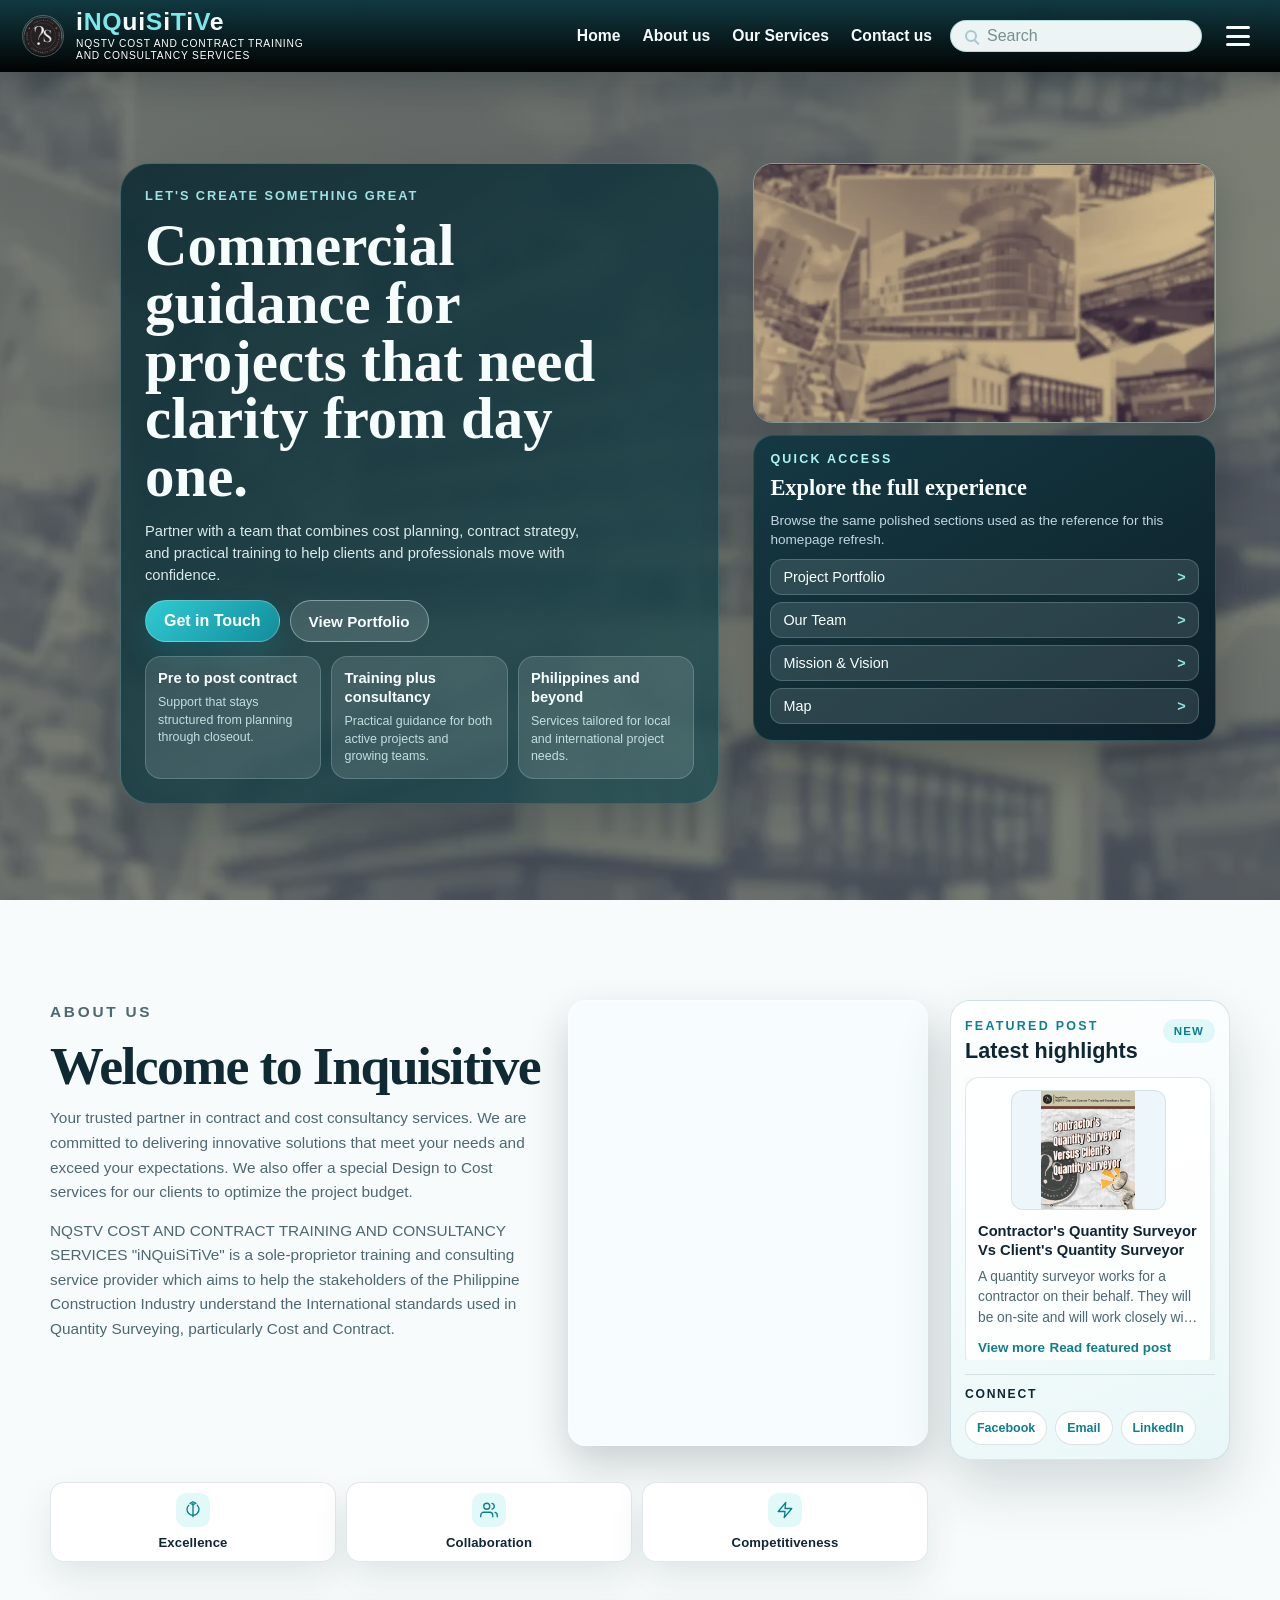
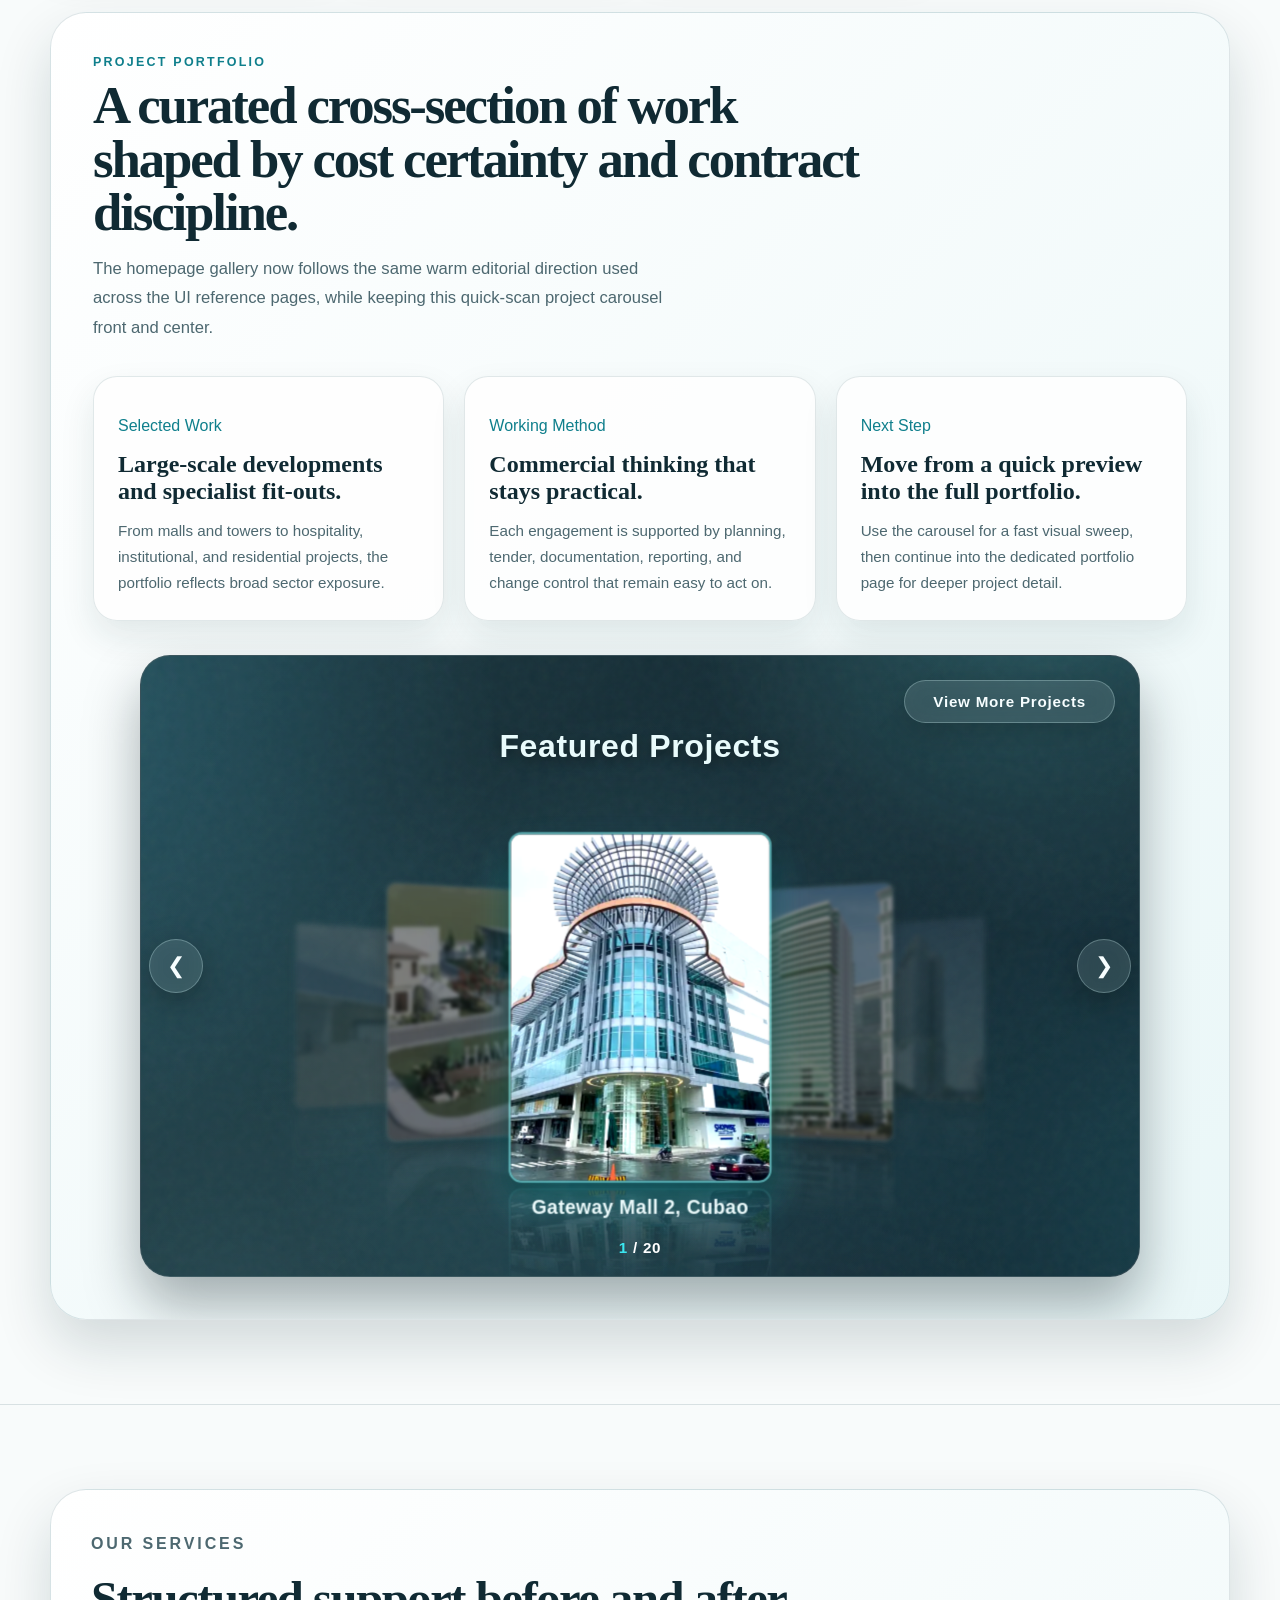
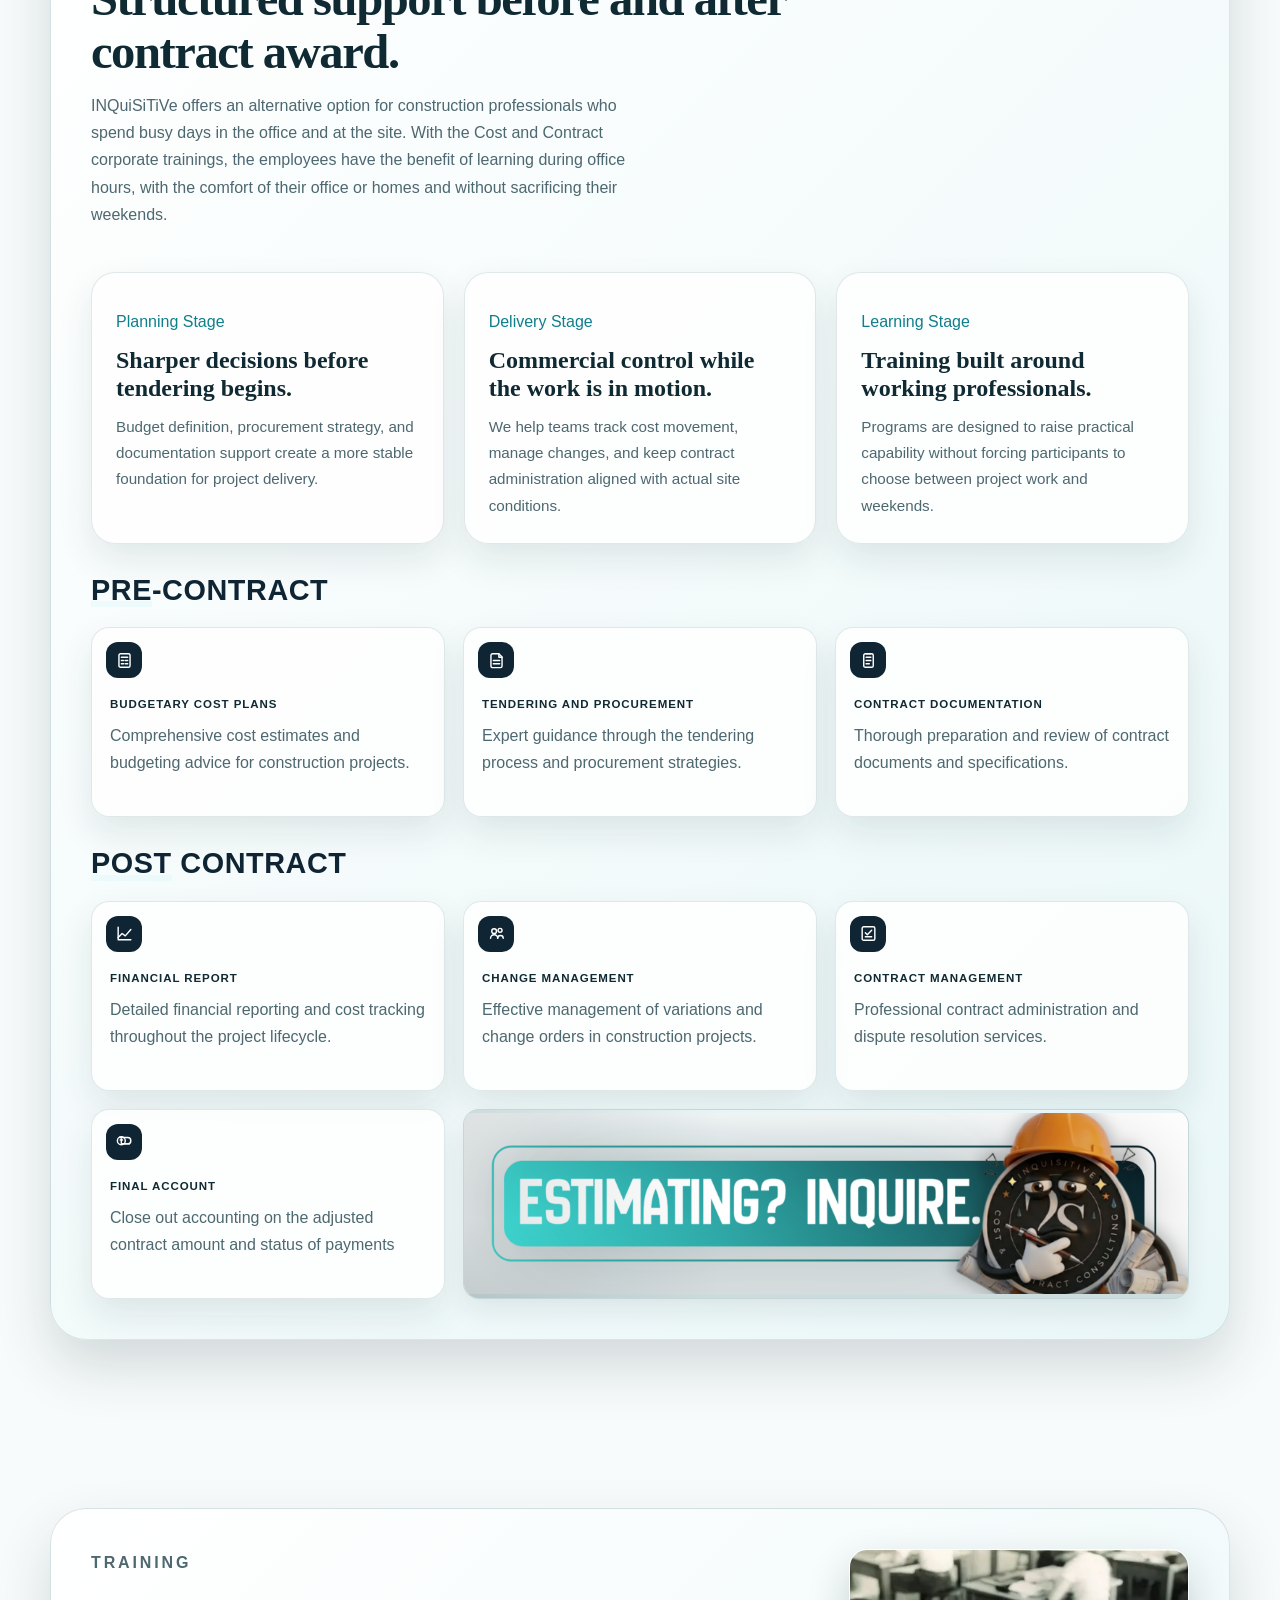
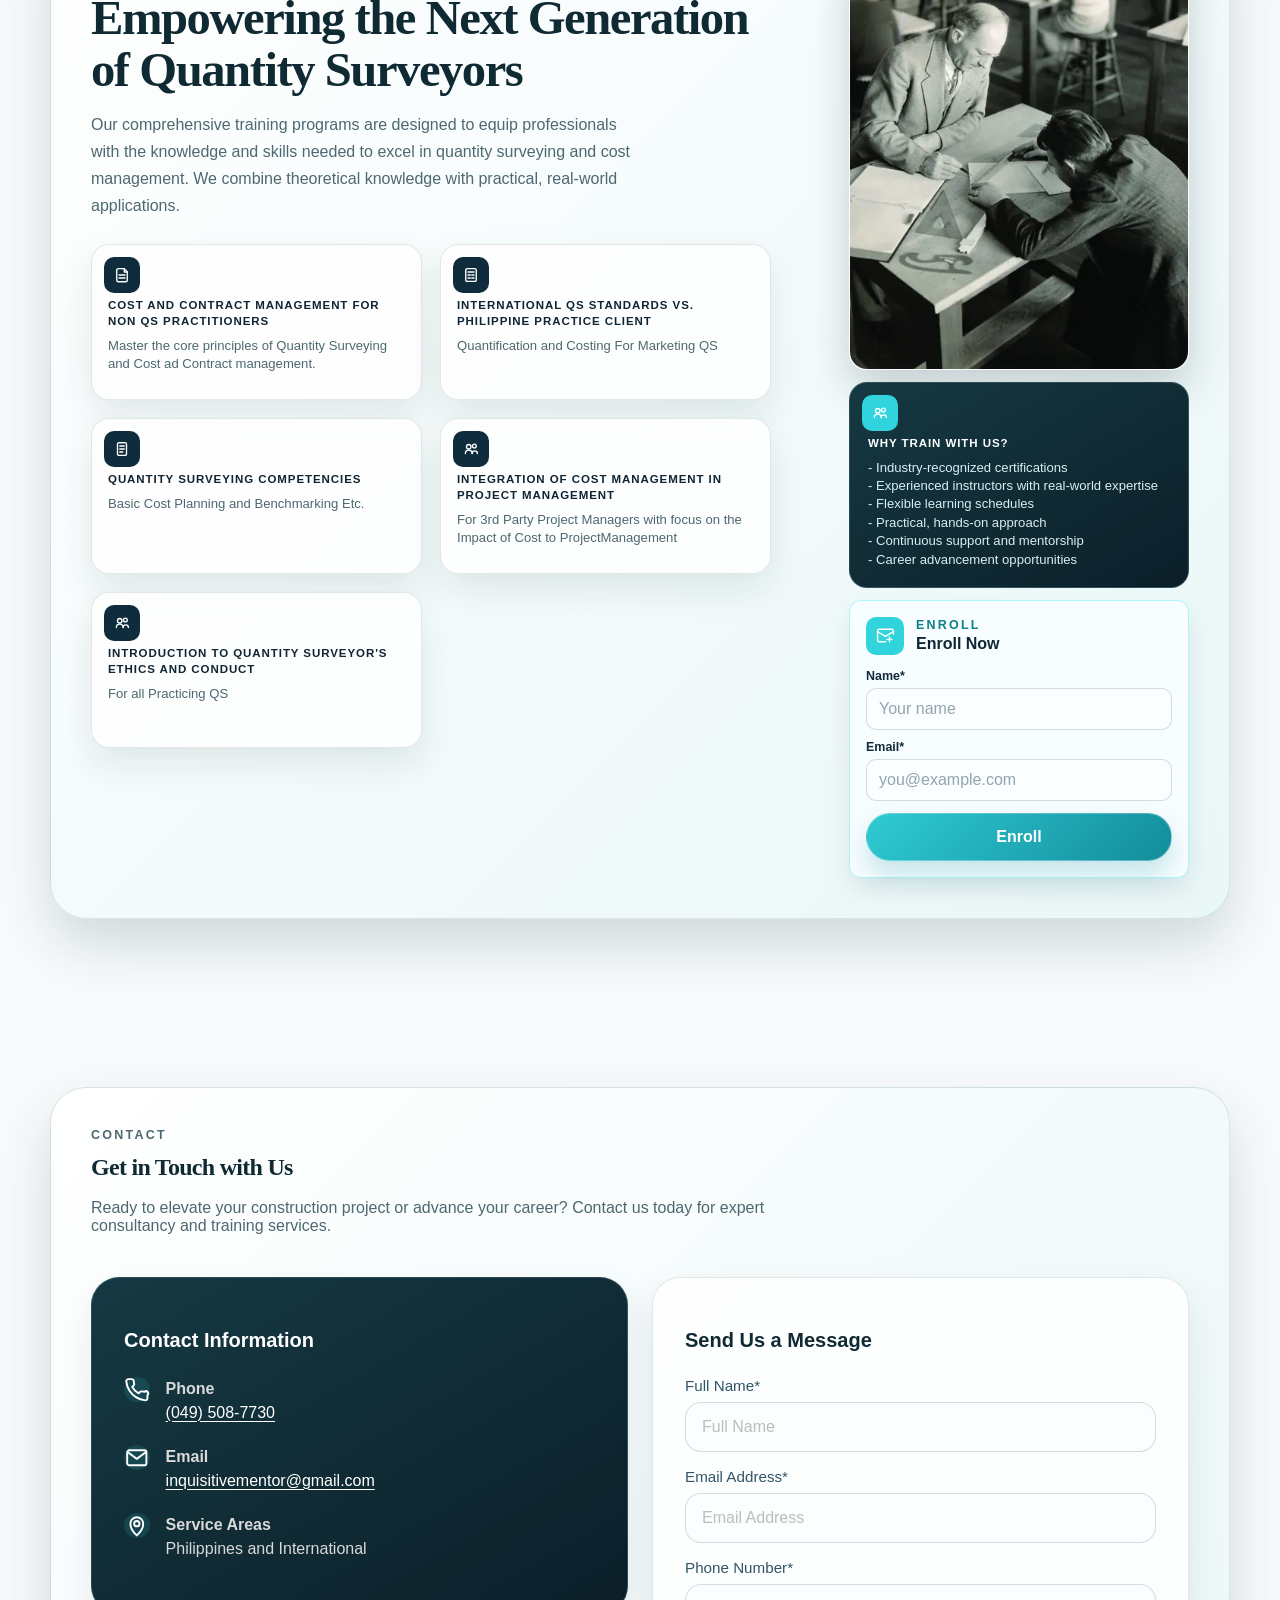
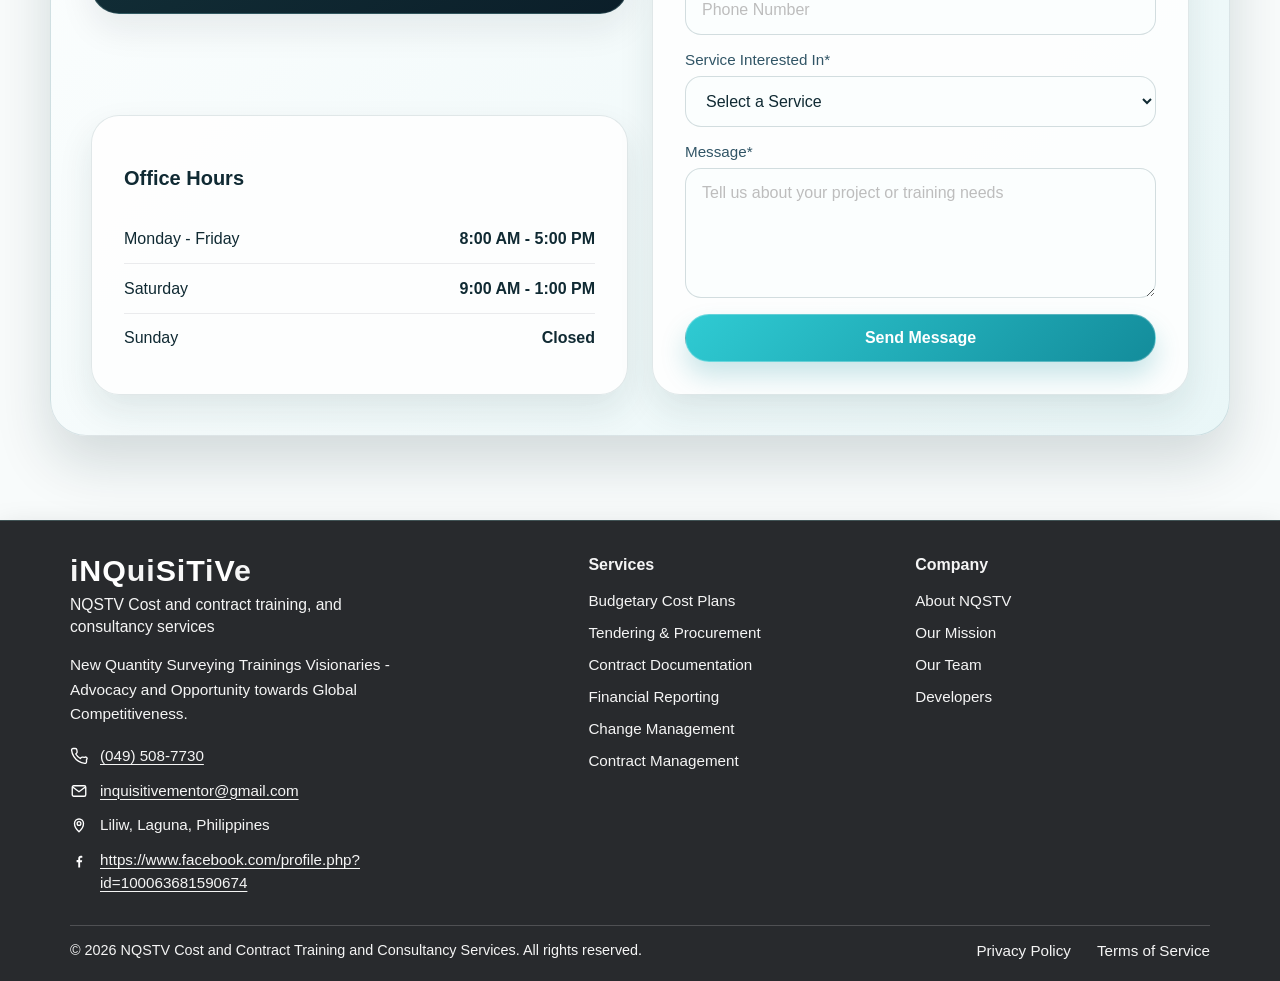
==== index.html @ 2df94b43 "fixed reponsiveness of the image" ====
<!DOCTYPE html>
<html lang="en" class="is-loading">
<head>
    <meta charset="UTF-8">
    <meta name="viewport" content="width=device-width, initial-scale=1.0">
    <!-- Security Headers -->
    <meta http-equiv="X-UA-Compatible" content="IE=edge">
    <meta http-equiv="Content-Security-Policy" content="default-src 'self'; script-src 'self' 'unsafe-inline' https://*.crisp.chat; style-src 'self' 'unsafe-inline' https://*.crisp.chat https://fonts.googleapis.com; img-src 'self' data: https:; font-src 'self' data: https://*.crisp.chat https://fonts.gstatic.com; media-src 'self' https://*.crisp.chat; frame-src https://*.crisp.chat; worker-src blob: https://*.crisp.chat; connect-src 'self' https://api.emailjs.com https://*.crisp.chat wss://*.relay.crisp.chat wss://*.relay.rescue.crisp.chat;">

    <link rel="preconnect" href="https://fonts.googleapis.com">
    <link rel="preconnect" href="https://fonts.gstatic.com" crossorigin>
    <link href="https://fonts.googleapis.com/css2?family=Inter:wght@400;500;600;700&family=Playfair+Display:ital,wght@0,500;0,600;0,700;1,500&display=swap" rel="stylesheet">
    
    <meta property="og:title" content="Inquisitive - NQSTV Training & Consultancy">
    <meta property="og:description" content="NQSTV cost and Contract Training and Consultancy Services">
    <meta property="og:image" content="https://nqstv-team-dev.github.io/NQSTV/images/welcome.webp">
    <meta property="og:type" content="website">
    <meta property="og:url" content="https://nqstv-team-dev.github.io/NQSTV/">
    
    <meta name="twitter:card" content="summary_large_image">
    <meta name="twitter:title" content="Inquisitive - NQSTV Training & Consultancy">
    <meta name="twitter:description" content="NQSTV cost and Contract Training and Consultancy Services">
    <meta name="twitter:image" content="https://nqstv-team-dev.github.io/NQSTV/images/welcome.webp">
    
    <link rel="preload" as="image" href="images/nqstvc-hero.webp" type="image/webp" fetchpriority="high">
    <link rel="stylesheet" href="style.css">
    <title>Inquisitive - NQSTV Training & Consultancy</title>
    <meta name="description" content="NQSTV cost and Contract Training and Consultancy Services">
    <meta name="keywords" content="Training, Consultancy, NQSTV, Cost Management, Contract Training, Quality Surveying">

    <link rel="icon" type="image/png" href="images/logonsqtv-96.png">
<script src="theme.js"></script>
</head>
<body>
     
    <div class ="loader">

    </div>

    <div class="page-shell" id="home">
        <header class="site-header">
            <div class="brand">
                <img src="images/logonsqtv-96.webp"
                     alt="NQSTV Logo"
                     width="42"
                     height="42"
                     decoding="async"
                     style="width:42px;height:42px;border-radius:50%;border:1px solid rgba(255,255,255,0.28);object-fit:cover;flex-shrink:0;">

                <div class="brand-copy">
                <a href="#home" aria-label="Go to home section">
                    <p class="brand-title">i<span class="brand-accent">NQ</span>ui<span class="brand-accent">S</span>i<span class="brand-accent">T</span>i<span class="brand-accent">V</span>e</p>
                </a>
                    <p class="brand-tagline">NQSTV cost and Contract Training and Consultancy Services</p>
                </div>
            </div>

                <nav class = "site-nav" aria-label ="Primary navigation">
                    <a href = "#home">Home</a>
                    <a href = "#about">About us</a>
                    <a href = "#services">Our Services</a>
                    <a href = "#contact">Contact us</a>
                </nav>

            <div class="header-actions">
                <form class="search-form" role="search">
                    <span class="search-icon" aria-hidden="true"></span>
                    <input type="search" name="q" placeholder="Search" aria-label="Search">
                </form>

                <button class="menu-button" type="button" aria-label="Open menu" aria-expanded="false" aria-controls="site-menu">
                    <span></span>
                    <span></span>
                    <span></span>
                </button>

                <div class="dropdown-content" id="site-menu">
                    <a href="./ui/mission-vision.html">Mission Vision</a>
                    <a href="./ui/team.html">Our Team</a>
                    <a href="./ui/projectinfo.html">Project Portfolio</a>
                    <a href="ui/map.html">Map</a>
                    <a href="ui/dev.html">Developers</a>
                </div>
            </div>

        </header>
        <section class="first section backgroung-image" id="banner-inquiry">
            <div class="banner-content">
                <div class="message reveal">
                    <span class="banner-tagline">Let's Create Something Great </span>
                    <h1>Commercial guidance for projects that need clarity from day one.</h1>
                    <p>Partner with a team that combines cost planning, contract strategy, and practical training to help clients and professionals move with confidence.</p>
                    <div class="hero-actions">
                        <a href="#contact" class="button-primary btn-banner">Get in Touch</a>
                        <a href="ui/projectinfo.html" class="button-secondary btn-banner-secondary">View Portfolio</a>
                    </div>
                    <div class="hero-stats reveal" aria-label="Company highlights">
                        <article class="hero-stat">
                            <strong>Pre to post contract</strong>
                            <span>Support that stays structured from planning through closeout.</span>
                        </article>
                        <article class="hero-stat">
                            <strong>Training plus consultancy</strong>
                            <span>Practical guidance for both active projects and growing teams.</span>
                        </article>
                        <article class="hero-stat">
                            <strong>Philippines and beyond</strong>
                            <span>Services tailored for local and international project needs.</span>
                        </article>
                    </div>
                </div>
                <div class="banner-side-column">
                    <div class="banner-video reveal">
                        <video muted loop playsinline preload="none" poster="images/nqstvc-hero.webp" data-src="video/qs.mp4" aria-label="Quantity surveying project video">
                            Your browser does not support the video tag.
                        </video>
                    </div>
                    <article class="hero-panel-card reveal" aria-label="Quick links">
                        <div class="hero-panel-header">
                            <div>
                                <p class="section-kicker">Quick Access</p>
                                <h2>Explore the full experience</h2>
                            </div>
                            
                        </div>
                        <p class="hero-panel-text">Browse the same polished sections used as the reference for this homepage refresh.</p>
                        <div class="hero-panel-links">
                            <a href="ui/projectinfo.html">Project Portfolio</a>
                            <a href="ui/team.html">Our Team</a>
                            <a href="ui/mission-vision.html">Mission &amp; Vision</a>
                            <a href="ui/map.html">Map</a>
                        </div>
                    </article>
                </div>
            </div>
        </section>

        <main>
           
            <section class="content-section intro-section" id="about">
                <div class="section-shell intro-shell">
                    <div class="intro-layout">
                        <div class="welcome-image reveal">
                            <video autoplay muted loop playsinline preload="metadata" aria-label="Spinning Inquisitive 3D logo">
                                <source src="video/Logospin.mp4" type="video/mp4">
                                Your browser does not support the video tag.
                            </video>
                        </div>

                        <div class="intro-copy reveal">
                            <p class="section-kicker">About Us</p>
                            <h1>Welcome to Inquisitive</h1>
                            <p>
                               Your trusted partner in contract and cost consultancy services. We are committed to delivering innovative 
                               solutions that meet your needs and exceed your expectations. We also offer a special Design to Cost services 
                               for our clients to optimize the project budget.
                            </p>
                            <p>
                                NQSTV COST AND CONTRACT TRAINING AND CONSULTANCY SERVICES "iNQuiSiTiVe" is a sole-proprietor training and 
                                consulting service provider which aims to help the stakeholders of the Philippine Construction
                                Industry understand the International standards used in Quantity Surveying, particularly Cost and Contract.
                            </p>

                        </div>

                        <div class ="point-card reveal">
                            <div class="point-card-item">
                                <div class="point-card-icon" aria-hidden="true">
                                    <svg viewBox="0 0 24 24" fill="none" stroke="currentColor" stroke-width="1.8" stroke-linecap="round" stroke-linejoin="round">
                                        <path d="M12 3v18"></path>
                                        <path d="M17.5 5.5c1.66 1.66 2.5 3.5 2.5 5.5 0 4.42-3.58 8-8 8s-8-3.58-8-8c0-2 .84-3.84 2.5-5.5"></path>
                                        <path d="M12 1l-4 2 4 2 4-2-4-2z"></path>
                                    </svg>
                                </div>
                                <h3>Excellence</h3>
                            </div>
                            <div class="point-card-item">
                                <div class="point-card-icon" aria-hidden="true">
                                    <svg viewBox="0 0 24 24" fill="none" stroke="currentColor" stroke-width="1.8" stroke-linecap="round" stroke-linejoin="round">
                                        <path d="M17 21v-2a4 4 0 0 0-4-4H5a4 4 0 0 0-4 4v2"></path>
                                        <circle cx="9" cy="7" r="4"></circle>
                                        <path d="M23 21v-2a4 4 0 0 0-3-3.87"></path>
                                        <path d="M16 3.13a4 4 0 0 1 0 7.75"></path>
                                    </svg>
                                </div>
                                <h3>Collaboration</h3>
                            </div>
                            <div class="point-card-item">
                                <div class="point-card-icon" aria-hidden="true">
                                    <svg viewBox="0 0 24 24" fill="none" stroke="currentColor" stroke-width="1.8" stroke-linecap="round" stroke-linejoin="round">
                                        <polyline points="13 2 3 14 12 14 11 22 21 10 12 10 13 2"></polyline>
                                    </svg>
                                </div>
                                <h3>Competitiveness</h3>
                            </div>
                        </div>

                        <aside class="featured-panel reveal" aria-labelledby="featured-post-heading">
                            <div class="featured-panel-header">
                                <div>
                                    <p class="section-kicker">Featured Post</p>
                                    <h2 id="featured-post-heading">Latest highlights</h2>
                                </div>
                                <span class="featured-panel-badge">New</span>
                            </div>

                            <div class="featured-panel-scroll">
                                <article class="featured-post-card featured-post-primary" data-post-url="ui/projectinfo.html" tabindex="0" role="link" aria-label="Open featured post: Contractor's Quantity Surveyor Vs Client's Quantity Surveyor">
                                    <button class="featured-post-image-button" type="button" data-full-image="post/post1-640.webp" data-image-alt="Contractor's Quantity Surveyor Vs Client's Quantity Surveyor featured image" aria-label="View featured image full size">
                                        <img src="post/post1-640.webp" alt="Contractor's Quantity Surveyor Vs Client's Quantity Surveyor featured image" width="640" height="800" loading="lazy" decoding="async">
                                    </button>
                                    <div class="featured-post-copy">
                                        <h3>Contractor's Quantity Surveyor Vs Client's Quantity Surveyor</h3>
                                        <p class="featured-post-summary is-collapsed" id="featured-post-summary-1">A quantity surveyor works for a contractor on their behalf. They will be on-site and will work closely with the subcontractors, as they will be dealing with several specialists on one project.
The client hires a private quantity surveyor. They are more involved in budget estimates and will collaborate with architects and engineers to develop tender documents for a project. Their site visits will be fewer and farther between, usually to check valuations or attend site meetings.
During the course of a project, the quantity surveyors for the contractor and the private quantity surveyor will negotiate and settle the final account.</p>
                                        <button class="featured-post-toggle" type="button" aria-expanded="false" aria-controls="featured-post-summary-1">View more</button>
                                        <a href="https://www.linkedin.com/in/nqstv-cost-and-contract-training-and-consultancy-service-6a8106401/" class="featured-post-link">Read featured post</a>
                                    </div>
                                </article>

                                <div class="featured-post-list">
                                    <article class="featured-post-card featured-post-secondary" data-preview-image="post/post2-640.webp" data-preview-alt="Why Should you hire us?" tabindex="0" role="button" aria-label="Open full image for Why Should you hire us?">
                                        <button class="featured-post-image-button" type="button" data-full-image="post/post2-640.webp" data-image-alt="Why Should you hire us?" aria-label="View Why Should you hire us? full size">
                                            <img src="post/post2-640.webp" alt="Why Should you hire us?" width="640" height="800" loading="lazy" decoding="async">
                                        </button>
                                        <div class="featured-post-copy">
                                            <h3>Why Should you hire us?</h3>
                                            <p>Discover the benefits of working with our team of experienced professionals.</p>
                                        </div>
                                    </article>

                                    <article class="featured-post-card featured-post-secondary" data-preview-image="post/post3-640.webp" data-preview-alt="Train with us!" tabindex="0" role="button" aria-label="Open full image for Train with us!">
                                        <button class="featured-post-image-button" type="button" data-full-image="post/post3-640.webp" data-image-alt="Train with us!" aria-label="View Train with us! full size">
                                            <img src="post/post3-640.webp" alt="Train with us!" width="640" height="800" loading="lazy" decoding="async">
                                        </button>
                                        <div class="featured-post-copy">
                                            <h3>Train with us!</h3>
                                            <p>Enhance your skills with our comprehensive training programs.</p>
                                        </div>
                                    </article>
                                </div>
                            </div>

                            <div class="featured-socials">
                                <p class="featured-socials-label">Connect</p>
                                <div class="featured-social-links">
                                    <a href="https://www.facebook.com/profile.php?id=100063681590674" target="_blank" rel="noopener noreferrer">Facebook</a>
                                    <a href="mailto:inquisitivementor@gmail.com">Email</a>
                                    <a href ="https://www.linkedin.com/in/nqstv-cost-and-contract-training-and-consultancy-service-6a8106401/" target="_blank" rel="noopener noreferrer">LinkedIn</a>
                                </div>
                               
                            </div>
                        </aside>
                    </div>
                </div>
                <div class="section-shell project-showcase-shell">
                    <div class="project-showcase-header">
                        <p class="section-kicker">Project Portfolio</p>
                        <h2 class="project-showcase-title">A curated cross-section of work shaped by cost certainty and contract discipline.</h2>
                        <p class="project-showcase-lead">The homepage gallery now follows the same warm editorial direction used across the UI reference pages, while keeping this quick-scan project carousel front and center.</p>
                    </div>

                    <div class="project-overview" aria-label="Portfolio overview">
                        <article class="overview-card">
                            <p class="overview-label">Selected Work</p>
                            <h3>Large-scale developments and specialist fit-outs.</h3>
                            <p>From malls and towers to hospitality, institutional, and residential projects, the portfolio reflects broad sector exposure.</p>
                        </article>
                        <article class="overview-card">
                            <p class="overview-label">Working Method</p>
                            <h3>Commercial thinking that stays practical.</h3>
                            <p>Each engagement is supported by planning, tender, documentation, reporting, and change control that remain easy to act on.</p>
                        </article>
                        <article class="overview-card">
                            <p class="overview-label">Next Step</p>
                            <h3>Move from a quick preview into the full portfolio.</h3>
                            <p>Use the carousel for a fast visual sweep, then continue into the dedicated portfolio page for deeper project detail.</p>
                        </article>
                    </div>

                    <div class="project-carousel" aria-label="Project gallery">
                        <h2>Featured Projects</h2>
                        <div class ="view-more">
                            <a href="ui/projectinfo.html" class="view-more-link">View More Projects</a>
                        </div>
                        <div class="carousel-container">
                            <div class="carousel-slide">
                                <img src="project-image/gateway-900.webp" onclick = "location.href='ui/projectinfo.html'" alt="Project image 1" width="900" height="599" loading="lazy" decoding="async">
                                <p class="project-name">Gateway Mall 2, Cubao</p>
                            </div>
                            <div class="carousel-slide">
                                <img src="project-image/cyber-900.webp" alt="Project image 2" width="600" height="631" loading="lazy" decoding="async">
                                <p class="project-name">Cyber Park Tower 3,4,5</p>
                            </div>
                            <div class="carousel-slide">
                                <img src="project-image/wynn-900.webp" alt="Project image 3" width="216" height="305" loading="lazy" decoding="async">
                                <p class="project-name">Wyndham Hotel, Quezon City</p>
                            </div>
                            <div class="carousel-slide">
                                <img src="project-image/temple-900.webp" alt="Project image 4" width="236" height="338" loading="lazy" decoding="async">
                                <p class="project-name">Tuguegarao Temple</p>
                            </div>
                            <div class="carousel-slide">
                                <img src="project-image/minor/feu-900.webp" alt="Project image 5" width="516" height="325" loading="lazy" decoding="async">
                                <p class="project-name">FEU Roosevelt</p>
                            </div>
                            <div class="carousel-slide">
                                <img src="project-image/crimson-900.webp" alt="Project image 6" width="301" height="350" loading="lazy" decoding="async">
                                <p class="project-name">Crimson Tower</p>
                            </div>
                            <div class="carousel-slide">
                                <img src="project-image/chapel-900.webp" alt="Project image 7" width="377" height="527" loading="lazy" decoding="async">
                                <p class="project-name">La Salle Chapel and Event Space</p>
                            </div>

                            <div class="carousel-slide">
                                <img src="project-image/araneta-900.webp" alt="Project image 8" width="255" height="233" loading="lazy" decoding="async">
                                <p class="project-name"> Araneta Coliseum BOH renovation</p>
                            </div>
                            <div class="carousel-slide">
                                <img src="project-image/fpip-pav-900.webp" alt="Project image 9" width="808" height="524" loading="lazy" decoding="async">
                                <p class="project-name">FPIP Pavilion </p>
                            </div>
                            <div class="carousel-slide">
                                <img src="project-image/guevent-900.webp" alt="Project image 10" width="234" height="392" loading="lazy" decoding="async">
                                <p class="project-name">  One Guevent </p>
                            </div>
                            <div class="carousel-slide">
                                <img src="project-image/kalinisan-900.webp" alt="Project image 11" width="443" height="458" loading="lazy" decoding="async">
                                <p class="project-name">One Kalinisan </p>
                            </div>
                            <div class="carousel-slide">
                                <img src="project-image/greenhills-900.webp" alt="Project image 12" width="365" height="406" loading="lazy" decoding="async">
                                <p class="project-name">Greenhills Mall</p>
                            </div>
                            <div class="carousel-slide">
                                <img src="project-image/fpip-alpha-900.webp" alt="Project image 13" width="312" height="394" loading="lazy" decoding="async">
                                <p class="project-name">FPIP Alpha</p>
                            </div>

                            <div class="carousel-slide">
                                <img src="project-image/diagon-900.webp" alt="Project image 14" width="246" height="290" loading="lazy" decoding="async">
                                <p class="project-name">FPIP Diagon</p>
                            </div>

                             <div class="carousel-slide">
                                <img src="project-image/deguia-900.webp" alt="Project image 15" width="442" height="396" loading="lazy" decoding="async">
                                <p class="project-name">De Guia Aquapod</p>
                            </div>

                             <div class="carousel-slide">
                                <img src="project-image/grafik-900.webp" alt="Project image 16" width="297" height="339" loading="lazy" decoding="async">
                                <p class="project-name">Grafik Mactan Hotel Resort</p>
                            </div>

                             <div class="carousel-slide">
                                <img src="project-image/upnih-900.webp" alt="Project image 17" width="318" height="381" loading="lazy" decoding="async">
                                <p class="project-name">UPNIH Office Fitout</p>
                            </div>

                             <div class="carousel-slide">
                                <img src="project-image/sydney-900.webp" alt="Project image 18" width="242" height="294" loading="lazy" decoding="async">
                                <p class="project-name">Sydney Oasis Bacoor Cavite</p>
                            </div>

                            
                             <div class="carousel-slide">
                                <img src="project-image/efco-900.webp" alt="Project image 19" width="649" height="447" loading="lazy" decoding="async">
                                <p class="project-name">EFCO Office Warehouse</p>
                            </div>
                            
                             <div class="carousel-slide">
                                <img src="project-image/Hamana-home-900.webp" alt="Project image 20" width="271" height="197" loading="lazy" decoding="async">
                                <p class="project-name">Hamana Homes Mabalacat</p>
                            </div>

        
                        </div>

                        <button class="carousel-button carousel-prev" aria-label="Previous project">
                            <span>&#10094;</span>
                        </button>
                        <button class="carousel-button carousel-next" aria-label="Next project">
                            <span>&#10095;</span>
                        </button>
                        <div class="carousel-counter">
                            <span class="current-slide">1</span> / <span class="total-slides">20</span>
                        </div>
                    </div>
                </div>
            </section>


         
           


            <section class="content-section services-section" id="services">
                <div class="section-shell services-layout">
                    <div class="services-shell-card">
                        <div class="section-heading">
                            <p class="section-kicker">Our Services</p>
                            <h2>Structured support before and after contract award.</h2>
                            <p>
                                INQuiSiTiVe offers an alternative option for construction professionals
                                 who spend busy days in the office and at the site. With the Cost and Contract
                                  corporate trainings, the employees have the benefit of learning during office hours, 
                                  with the comfort of their office or homes and without sacrificing their weekends.
                            </p>
                        </div>

                        <div class="services-overview" aria-label="Service approach">
                            <article class="service-overview-card">
                                <p class="overview-label">Planning Stage</p>
                                <h3>Sharper decisions before tendering begins.</h3>
                                <p>Budget definition, procurement strategy, and documentation support create a more stable foundation for project delivery.</p>
                            </article>
                            <article class="service-overview-card">
                                <p class="overview-label">Delivery Stage</p>
                                <h3>Commercial control while the work is in motion.</h3>
                                <p>We help teams track cost movement, manage changes, and keep contract administration aligned with actual site conditions.</p>
                            </article>
                            <article class="service-overview-card">
                                <p class="overview-label">Learning Stage</p>
                                <h3>Training built around working professionals.</h3>
                                <p>Programs are designed to raise practical capability without forcing participants to choose between project work and weekends.</p>
                            </article>
                        </div>

                        <div class="service-group">
                            <h3 class="service-group-title"><span>Pre</span>-Contract</h3>

                            <div class="service-grid">
                           
                                <article class="service-card" data-view-detail="iNQuiSiTiVe provide budgetary estimates in the form of Cost Plans from Concept to Tender. 
                                It is essential for a project to have interim estimates during the entire planning and pre-construction stage since there are greater opportunities
                                 to optimize the cost in this phase.Conceptual cost plans are presented in elemental format, benchmarked from similar projects and are used for initial
                                  budgetary amounts. Schematic cost plans are presented in elemental format, using the Schematic plans and design criteria, benchmarked from the KPI (Key Performance Indicators) 
                                  of similar projects. The third cost plan is the Design Development (DD) Cost Plan in the Bill of Quantities format, using the Design Development Plans and specifications. Finally, 
                                  the Contract Drawings (CD) Cost Plan is often used for tender or bidding purposes and are used to evaluate the bids of contractors interested in building the project.">
                                <div class="service-icon" aria-hidden="true">
                                    <svg viewBox="0 0 24 24" fill="none" stroke="currentColor" stroke-width="1.8" stroke-linecap="round" stroke-linejoin="round">
                                        <rect x="5" y="3.5" width="14" height="17" rx="2"></rect>
                                        <line x1="8" y1="8" x2="16" y2="8"></line>
                                        <line x1="8" y1="12" x2="11" y2="12"></line>
                                        <line x1="13" y1="12" x2="16" y2="12"></line>
                                        <line x1="8" y1="16" x2="11" y2="16"></line>
                                        <line x1="13" y1="16" x2="16" y2="16"></line>
                                    </svg>
                                </div>
                                <h4>Budgetary Cost Plans</h4>
                                <p>
                                    Comprehensive cost estimates and budgeting advice for construction
                                    projects.
                                </p>
                                </article>
                            
                            
                                <article class="service-card" data-view-detail="With iNQuiSiTiVe, the owner can be assured of a fair and structured 
                                tendering process without bias to any contractor. Bids are evaluated for correctness and completeness, to ensure the 
                                owner does not just save money, but reduces the risk of additional cost due to incomplete scope during bids. During this
                                 stage, savings are realized through expert advice on procurement strategies and value management. We also provide the same 
                                 services and strategy for our general contractor clients for them to optimize their profit">
                                <div class="service-icon" aria-hidden="true">
                                    <svg viewBox="0 0 24 24" fill="none" stroke="currentColor" stroke-width="1.8" stroke-linecap="round" stroke-linejoin="round">
                                        <path d="M7 3.5h8l4 4V19a2 2 0 0 1-2 2H7a2 2 0 0 1-2-2V5.5a2 2 0 0 1 2-2Z"></path>
                                        <path d="M15 3.5V8h4"></path>
                                        <line x1="8" y1="12" x2="16" y2="12"></line>
                                        <line x1="8" y1="16" x2="16" y2="16"></line>
                                    </svg>
                                </div>
                                <h4>Tendering and Procurement</h4>
                                <p>
                                    Expert guidance through the tendering process and procurement
                                    strategies.
                                </p>
                                </article>
                            

                            
                                <article class="service-card" data-view-detail="Consequential to the Tendering and Procurement services, iNQuiSiTiVe also takes part in 
                                the collection and preparation of the Contract Documents. The Contract Documents are the documents attached to the Construction Agreement 
                                organized by hierarchy to form part of the scope of works and other responsibilities of the contractor within the construction contract.">
                                <div class="service-icon" aria-hidden="true">
                                    <svg viewBox="0 0 24 24" fill="none" stroke="currentColor" stroke-width="1.8" stroke-linecap="round" stroke-linejoin="round">
                                        <rect x="6" y="3.5" width="12" height="17" rx="2"></rect>
                                        <line x1="9" y1="8" x2="15" y2="8"></line>
                                        <line x1="9" y1="12" x2="15" y2="12"></line>
                                        <line x1="9" y1="16" x2="13" y2="16"></line>
                                        <path d="M9 3.5h6"></path>
                                    </svg>
                                </div>
                                <h4>Contract Documentation</h4>
                                <p>
                                    Thorough preparation and review of contract documents and
                                    specifications.
                                </p>
                                </article>
                            
                            </div>
                        </div>

                        <div class="service-group">
                            <h3 class="service-group-title"><span>Post</span> Contract</h3>
                            <div class="service-grid">
                            
                            <article class="service-card" data-view-detail="Financial Cost reports are essential during the construction stage of a project. 
                            These reports show if the project is spending within the budget or if there is a possible savings or deficit. It also shows the 
                            behavior of the projected cash flow in comparison with the actual cash flow, allowing the client to adjust the funding accordingly.  
                            iNQuiSiTiVe provides this kind to service both to owners and contractors.">
                                <div class="service-icon" aria-hidden="true">
                                    <svg viewBox="0 0 24 24" fill="none" stroke="currentColor" stroke-width="1.8" stroke-linecap="round" stroke-linejoin="round">
                                        <path d="M4 17l5-5 4 3 7-8"></path>
                                        <path d="M4 4v16h16"></path>
                                    </svg>
                                </div>
                                <h4>Financial Report</h4>
                                <p>
                                    Detailed financial reporting and cost tracking throughout the
                                    project lifecycle.
                                </p>
                            </article>
                            

                            
                            <article class="service-card" data-view-detail="As all projects are bound to have changes, effective change management is a must in any construction project. 
                            Some change in scope, whether material or additional scope, even deletion of scope shall first be valued and projected before implemented. This way, the stakeholders 
                            can decide whether to go through the change or not. Other changes which are inevitable such as conflicts in plans or those that arise from actual site conditions can 
                            also be mitigated by Cost Managers, one of the added value of having iNQuiSiTiVe as part of the team.">
                                <div class="service-icon" aria-hidden="true">
                                    <svg viewBox="0 0 24 24" fill="none" stroke="currentColor" stroke-width="1.8" stroke-linecap="round" stroke-linejoin="round">
                                        <circle cx="9" cy="9" r="3"></circle>
                                        <circle cx="16.5" cy="8" r="2.5"></circle>
                                        <path d="M4.5 18a4.5 4.5 0 0 1 9 0"></path>
                                        <path d="M13.5 18a3.5 3.5 0 0 1 7 0"></path>
                                    </svg>
                                </div>
                                <h4>Change Management</h4>
                                <p>
                                    Effective management of variations and change orders in
                                    construction projects.
                                </p>
                            </article>
                            

                            
                            <article class="service-card" data-view-detail="With iNQuiSiTiVe, the client is assured that the project is valued correctly during construction, 
                            in congruence with the billing submissions of contractors to prevent over or under payment of the works. We ensure fair valuation, with no prejudice 
                            on any party of the contract. In addition to Interim Valuations, part of Contract Management scope is the evaluation and recommendation of claims such 
                            as Prolongation Cost associated with EOT or Extension of Time, Acceleration Cost and Disruption Cost.">
                                <div class="service-icon" aria-hidden="true">
                                    <svg viewBox="0 0 24 24" fill="none" stroke="currentColor" stroke-width="1.8" stroke-linecap="round" stroke-linejoin="round">
                                        <rect x="4" y="3.5" width="16" height="17" rx="2"></rect>
                                        <path d="m8 11 2.5 2.5L16 8"></path>
                                        <line x1="8" y1="16" x2="16" y2="16"></line>
                                    </svg>
                                </div>
                                <h4>Contract Management</h4>
                                <p>
                                    Professional contract administration and dispute resolution
                                    services.
                                </p>
                            </article>
                            

                        
                            <article class="service-card" data-view-detail="Final Account stage is the stage of a project where the adjusted 
                            contract sum is reconciled and settled, as well as the status of payments. Quit claims are also signed once all 
                            payments have been received by the contractor or the subcontractor. iNQuiSiTiVe offers a complete record of the 
                            final account to close out all projects">
                                <div class="service-icon" aria-hidden="true">
                                    <svg viewBox="0 0 24 24" fill="none" stroke="currentColor" stroke-width="1.8" stroke-linecap="round" stroke-linejoin="round">
                                        <path d="M6 7h10a4 4 0 1 1 0 8H8"></path>
                                        <path d="M8 15h10"></path>
                                        <circle cx="8" cy="11" r="5"></circle>
                                        <path d="M8 8.5v5"></path>
                                        <path d="M6.5 10h3"></path>
                                    </svg>
                                </div>
                                <h4>Final Account</h4>
                                <p>
                                    Close out accounting on the adjusted contract amount and status of payments
                                </p>
                            </article>

                            <figure class="service-image-card" aria-label="Post contract estimate visual">
                                <img src="images/MM1.webp" alt="Post contract cost estimate document preview" width="2000" height="500" loading="lazy" decoding="async">
                            </figure>
                            
                            </div>
                        </div>
                    </div>
                </div>
            </section>

       

            
            <section class="content-section training-section" id="training">
                <div class="section-shell training-shell">
                    <div class="training-shell-card">
                    <div class="training-content">
                        <div class="training-left">
                            <div class="training-copy">
                                <p class="section-kicker">Training</p>
                                <h1>Empowering the Next Generation of Quantity Surveyors</h1>
                                <p>
                                    Our comprehensive training programs are designed to equip professionals with the knowledge and skills needed to excel in quantity surveying and cost management. We combine theoretical knowledge with practical, real-world applications.
                                </p>
                            </div>

                            <div class="training-grid">
                                <article class="training-card">
                                    <div class="training-icon" aria-hidden="true">
                                        <svg viewBox="0 0 24 24" fill="none" stroke="currentColor" stroke-width="1.8" stroke-linecap="round" stroke-linejoin="round">
                                            <path d="M7 3.5h8l4 4V19a2 2 0 0 1-2 2H7a2 2 0 0 1-2-2V5.5a2 2 0 0 1 2-2Z"></path>
                                            <path d="M15 3.5V8h4"></path>
                                            <line x1="8" y1="12" x2="16" y2="12"></line>
                                            <line x1="8" y1="16" x2="16" y2="16"></line>
                                        </svg>
                                    </div>
                                    <h4>Cost and Contract Management for Non QS practitioners</h4>
                                    <p>Master the core principles of Quantity Surveying and Cost ad Contract management.</p>
                                </article>

                                <article class="training-card">
                                    
                                    <div class="training-icon" aria-hidden="true">
                                        <svg viewBox="0 0 24 24" fill="none" stroke="currentColor" stroke-width="1.8" stroke-linecap="round" stroke-linejoin="round">
                                            <rect x="5" y="3.5" width="14" height="17" rx="2"></rect>
                                            <line x1="8" y1="8" x2="16" y2="8"></line>
                                            <line x1="8" y1="12" x2="11" y2="12"></line>
                                            <line x1="13" y1="12" x2="16" y2="12"></line>
                                            <line x1="8" y1="16" x2="11" y2="16"></line>
                                            <line x1="13" y1="16" x2="16" y2="16"></line>
                                        </svg>
                                    </div>
                                    <h4>International QS Standards vs. Philippine practice client</h4>
                                    <p>Quantification and Costing For Marketing QS</p>
                                </article>

                                <article class="training-card">
                                    <div class="training-icon" aria-hidden="true">
                                        <svg viewBox="0 0 24 24" fill="none" stroke="currentColor" stroke-width="1.8" stroke-linecap="round" stroke-linejoin="round">
                                            <rect x="6" y="3.5" width="12" height="17" rx="2"></rect>
                                            <line x1="9" y1="8" x2="15" y2="8"></line>
                                            <line x1="9" y1="12" x2="15" y2="12"></line>
                                            <line x1="9" y1="16" x2="13" y2="16"></line>
                                            <path d="M9 3.5h6"></path>
                                        </svg>
                                    </div>
                                    <h4>Quantity Surveying Competencies</h4>
                                    <p>Basic Cost Planning and Benchmarking Etc.</p>
                                </article>

                                <article class="training-card">
                                    <div class="training-icon" aria-hidden="true">
                                        <svg viewBox="0 0 24 24" fill="none" stroke="currentColor" stroke-width="1.8" stroke-linecap="round" stroke-linejoin="round">
                                            <circle cx="9" cy="9" r="3"></circle>
                                            <circle cx="16.5" cy="8" r="2.5"></circle>
                                            <path d="M4.5 18a4.5 4.5 0 0 1 9 0"></path>
                                            <path d="M13.5 18a3.5 3.5 0 0 1 7 0"></path>
                                        </svg>
                                    </div>
                                    <h4>Integration of Cost Management in Project Management</h4>
                                    <p>For 3rd Party Project Managers with focus on the Impact of Cost to ProjectManagement</p>
                                </article>

                                 <article class="training-card">
                                    <div class="training-icon" aria-hidden="true">
                                        <svg viewBox="0 0 24 24" fill="none" stroke="currentColor" stroke-width="1.8" stroke-linecap="round" stroke-linejoin="round">
                                            <circle cx="9" cy="9" r="3"></circle>
                                            <circle cx="16.5" cy="8" r="2.5"></circle>
                                            <path d="M4.5 18a4.5 4.5 0 0 1 9 0"></path>
                                            <path d="M13.5 18a3.5 3.5 0 0 1 7 0"></path>
                                        </svg>
                                    </div>
                                    <h4>Introduction to Quantity Surveyor's Ethics and Conduct</h4>
                                    <p>For all Practicing QS</p>
                                </article>
                            </div>
                        </div>

                        <div class="training-image">
                            <img src="images/teach-720.webp" alt="Inquisitive training image" width="720" height="553" loading="lazy" decoding="async">
                            
                            <article class="training-why">
                                <div class="training-why-icon" aria-hidden="true">
                                    <svg viewBox="0 0 24 24" fill="none" stroke="currentColor" stroke-width="1.8" stroke-linecap="round" stroke-linejoin="round">
                                        <circle cx="9" cy="9" r="3"></circle>
                                        <circle cx="16.5" cy="8" r="2.5"></circle>
                                        <path d="M4.5 18a4.5 4.5 0 0 1 9 0"></path>
                                        <path d="M13.5 18a3.5 3.5 0 0 1 7 0"></path>
                                    </svg>
                                </div>
                                <h4>Why Train with Us?</h4>
                                <p>- Industry-recognized certifications</p>
                                <p>- Experienced instructors with real-world expertise</p>
                                <p>- Flexible learning schedules</p>
                                <p>- Practical, hands-on approach</p>
                                <p>- Continuous support and mentorship</p>
                                <p>- Career advancement opportunities</p>
                            </article>

                            <article class="training-enroll" aria-labelledby="training-enroll-heading">
                                <div class="training-enroll-header">
                                    <span class="training-enroll-icon" aria-hidden="true">
                                        <svg viewBox="0 0 24 24" fill="none" stroke="currentColor" stroke-width="1.8" stroke-linecap="round" stroke-linejoin="round">
                                            <path d="M22 10.5V6a2 2 0 0 0-2-2H4a2 2 0 0 0-2 2v12a2 2 0 0 0 2 2h8"></path>
                                            <path d="m22 7-10 6L2 7"></path>
                                            <path d="M17 14v6"></path>
                                            <path d="M14 17h6"></path>
                                        </svg>
                                    </span>
                                    <div>
                                        <p class="section-kicker">Enroll</p>
                                        <h4 id="training-enroll-heading">Enroll Now</h4>
                                    </div>
                                </div>
                                <form class="training-enroll-form" action="#" method="post">
                                    <div class="training-enroll-field">
                                        <label for="training-enroll-name">Name*</label>
                                        <input id="training-enroll-name" type="text" name="name" placeholder="Your name" required>
                                    </div>
                                    <div class="training-enroll-field">
                                        <label for="training-enroll-email">Email*</label>
                                        <input id="training-enroll-email" type="email" name="email" placeholder="you@example.com" required>
                                    </div>
                                    <button type="submit" class="button-primary training-enroll-button">Enroll</button>
                                </form>
                            </article>
                        </div>
                    </div>
                    </div>
                </div>
            </section>

            <section class="content-section contact-section" id="contact">
                <div class="section-shell contact-shell">
                    <div class="contact-shell-card">
                        <div class="contact-intro">
                            <p class="section-kicker">Contact</p>
                            <h2>Get in Touch with Us</h2>
                            <p>Ready to elevate your construction project or advance your career? Contact us today for expert consultancy and training services.</p>
                        </div>

                        <div class="contact-grid">
                            <div class="contact-panel">
                                <div class="contact-card contact-info-card">
                                    <h3>Contact Information</h3>

                                    <div class="contact-item">
                                        <span class="contact-icon" aria-hidden="true">
                                            <svg viewBox="0 0 24 24" fill="none" stroke="currentColor" stroke-width="1.8" stroke-linecap="round" stroke-linejoin="round">
                                                <path d="M22 16.92v3a2 2 0 0 1-2.18 2 19.8 19.8 0 0 1-8.63-3.07 19.5 19.5 0 0 1-6-6A19.8 19.8 0 0 1 2.12 4.18 2 2 0 0 1 4.11 2h3a2 2 0 0 1 2 1.72l.38 2.66a2 2 0 0 1-.57 1.71l-1.2 1.2a16 16 0 0 0 6 6l1.2-1.2a2 2 0 0 1 1.71-.57l2.66.38A2 2 0 0 1 22 16.92Z"></path>
                                            </svg>
                                        </span>
                                        <div>
                                            <strong><p class="contact-label">Phone</p></strong>
                                            <a href="tel:+63495087730">(049) 508-7730</a>
                                        </div>
                                    </div>

                                    <div class="contact-item">
                                        <span class="contact-icon" aria-hidden="true">
                                            <svg viewBox="0 0 24 24" fill="none" stroke="currentColor" stroke-width="1.8" stroke-linecap="round" stroke-linejoin="round">
                                                <rect x="3" y="5" width="18" height="14" rx="2"></rect>
                                                <path d="m4 7 8 6 8-6"></path>
                                            </svg>
                                        </span>
                                        <div>
                                            <strong><p class="contact-label">Email</p></strong>
                                            <a href="mailto:inquisitivementor@gmail.com">inquisitivementor@gmail.com</a>
                                        </div>
                                    </div>

                                    <div class="contact-item">
                                        <span class="contact-icon" aria-hidden="true">
                                            <svg viewBox="0 0 24 24" fill="none" stroke="currentColor" stroke-width="1.8" stroke-linecap="round" stroke-linejoin="round">
                                                <path d="M12 21s6-5.33 6-11a6 6 0 1 0-12 0c0 5.67 6 11 6 11Z"></path>
                                                <circle cx="12" cy="10" r="2.5"></circle>
                                            </svg>
                                        </span>
                                        <div>
                                            <strong><p class="contact-label">Service Areas</p></strong>
                                            <p class="contact-label">Philippines and International</p>
                                        </div>
                                    </div>
                                </div>

                                <div class="contact-card office-hours-card">
                                    <h3>Office Hours</h3>
                                    <div class="office-hours-row">
                                        <span>Monday - Friday</span>
                                        <strong>8:00 AM - 5:00 PM</strong>
                                    </div>
                                    <div class="office-hours-row">
                                        <span>Saturday</span>
                                        <strong>9:00 AM - 1:00 PM</strong>
                                    </div>
                                    <div class="office-hours-row">
                                        <span>Sunday</span>
                                        <strong>Closed</strong>
                                    </div>
                                </div>
                            </div>

                            <div class="contact-card contact-form-card">
                                <h3>Send Us a Message</h3>
                                <form class="contact-form" action="#" method="post">
                                    <div class="form-group">
                                        <label for="contact-name">Full Name*</label>
                                        <input id="contact-name" type="text" name="name" placeholder="Full Name" required>
                                    </div>
                                    <div class="form-group">
                                        <label for="contact-email">Email Address*</label>
                                        <input id="contact-email" type="email" name="email" placeholder="Email Address" required>
                                    </div>
                                    <div class="form-group">
                                        <label for="contact-phone">Phone Number*</label>
                                        <input id="contact-phone" type="tel" name="phone" placeholder="Phone Number" required>
                                    </div>
                                    <div class="form-group">
                                        <label for="contact-service">Service Interested In*</label>
                                        <select id="contact-service" name="service" required>
                                            <option value="">Select a Service</option>
                                            <option>Budgetary Cost Plans</option>
                                            <option>Tendering & Procurement</option>
                                            <option>Contract Documentation</option>
                                            <option>Final Account</option>
                                            <option>Change Management</option>
                                            <option>Contract Management</option>
                                            <option>Training Programs</option>
                                            <option>Other</option>
                                        </select>
                                    </div>
                                    <div class="form-group">
                                        <label for="contact-message">Message*</label>
                                        <textarea id="contact-message" name="message" rows="5" placeholder="Tell us about your project or training needs" required></textarea>
                                    </div>
                                    <button type="submit" class="button-primary">Send Message</button>
                                </form>
                            </div>
                        </div>
                    </div>
                </div>
            </section>
        </main>

        <footer class="site-footer">
            <div class="section-shell footer-shell">
                <div class="footer-grid">
                    <div class="footer-brand-block">
                        <p class="footer-brand">i<span class="brand-accent">NQ</span>ui<span class="brand-accent">S</span>i<span class="brand-accent">T</span>i<span class="brand-accent">V</span>e</p>
                        <p class="footer-intro">NQSTV Cost and contract training, and consultancy services</p>
                        <p class="footer-description">
                            New Quantity Surveying Trainings Visionaries - Advocacy and Opportunity
                            towards Global Competitiveness.
                        </p>

                        <ul class="footer-contact-list">
                            <li>
                                <span class="footer-contact-icon" aria-hidden="true">
                                    <svg viewBox="0 0 24 24" fill="none" stroke="currentColor" stroke-width="1.8" stroke-linecap="round" stroke-linejoin="round">
                                        <path d="M22 16.92v3a2 2 0 0 1-2.18 2 19.8 19.8 0 0 1-8.63-3.07 19.5 19.5 0 0 1-6-6A19.8 19.8 0 0 1 2.12 4.18 2 2 0 0 1 4.11 2h3a2 2 0 0 1 2 1.72l.38 2.66a2 2 0 0 1-.57 1.71l-1.2 1.2a16 16 0 0 0 6 6l1.2-1.2a2 2 0 0 1 1.71-.57l2.66.38A2 2 0 0 1 22 16.92Z"></path>
                                    </svg>
                                </span>
                                <a href="tel:+63495087730">(049) 508-7730</a>
                            </li>
                            <li>
                                <span class="footer-contact-icon" aria-hidden="true">
                                    <svg viewBox="0 0 24 24" fill="none" stroke="currentColor" stroke-width="1.8" stroke-linecap="round" stroke-linejoin="round">
                                        <rect x="3" y="5" width="18" height="14" rx="2"></rect>
                                        <path d="m4 7 8 6 8-6"></path>
                                    </svg>
                                </span>
                                <a href="mailto:inquisitivementor@gmail.com">inquisitivementor@gmail.com</a>
                            </li>
                            <li>
                                <span class="footer-contact-icon" aria-hidden="true">
                                    <svg viewBox="0 0 24 24" fill="none" stroke="currentColor" stroke-width="1.8" stroke-linecap="round" stroke-linejoin="round">
                                        <path d="M12 21s6-5.33 6-11a6 6 0 1 0-12 0c0 5.67 6 11 6 11Z"></path>
                                        <circle cx="12" cy="10" r="2.5"></circle>
                                    </svg>
                                </span>
                                <span>Liliw, Laguna, Philippines</span>
                            </li>
                            <li>
                                <span class="footer-contact-icon" aria-hidden="true">
                                    <svg viewBox="0 0 24 24" fill="currentColor">
                                        <path d="M13.5 22v-7h2.3l.4-2.8h-2.7v-1.8c0-.8.3-1.4 1.5-1.4h1.4V6.5c-.2 0-1-.1-2-.1-2 0-3.4 1.2-3.4 3.6v2.1H8.8V15H11v7h2.5Z"></path>
                                    </svg>
                                </span>
                                <a href="https://www.facebook.com/profile.php?id=100063681590674" target="_blank" rel="noopener noreferrer">https://www.facebook.com/profile.php?id=100063681590674</a>
                            </li>
                        </ul>
                    </div>

                    <div class="footer-column">
                        <h2>Services</h2>
                        <ul class="footer-links">
                            <li><a href="#services">Budgetary Cost Plans</a></li>
                            <li><a href="#services">Tendering &amp; Procurement</a></li>
                            <li><a href="#services">Contract Documentation</a></li>
                            <li><a href="#services">Financial Reporting</a></li>
                            <li><a href="#services">Change Management</a></li>
                            <li><a href="#services">Contract Management</a></li>
                        </ul>
                    </div>

                    <div class="footer-column">
                        <h2>Company</h2>
                        <ul class="footer-links">
                            <li><a href="#about">About NQSTV</a></li>
                            <li><a href="ui/mission-vision.html">Our Mission</a></li>
                            <li><a href="ui/team.html">Our Team</a></li>
                            <li><a href="ui/dev.html">Developers</a></li>
                        </ul>
                    </div>
                </div>

                <div class="footer-bottom">
                    <p>&copy; 2026 NQSTV Cost and Contract Training and Consultancy Services. All rights reserved.</p>

                    <div class="footer-legal">
                        <div class="footer-legal-item">
                            <button class="footer-legal-label" type="button">Privacy Policy</button>
                            <div class="footer-legal-card" role="note">
                                <strong>Privacy Policy</strong>
                                <p>
                                    We only use the contact details you submit to respond to inquiries,
                                    coordinate services, and improve the website experience.
                                </p>
                            </div>
                        </div>

                        <div class="footer-legal-item">
                            <button class="footer-legal-label" type="button">Terms of Service</button>
                            <div class="footer-legal-card" role="note">
                                <strong>Terms of Service</strong>
                                <p>
                                    Content on this website is for general information about NQSTV
                                    services and may be updated without prior notice.
                                </p>
                            </div>
                        </div>
                    </div>
                </div>
            </div>
        </footer>
        <div id="particles-js" style="position: fixed; top: 0; left: 0; width: 100%; height: 100%; z-index: -1; pointer-events: none;"></div>
    </div>

    <div class="service-modal" id="service-card-modal" aria-hidden="true">
        <div class="service-modal-backdrop" data-close-service-modal="true"></div>
        <div class="service-modal-dialog" role="dialog" aria-modal="true" aria-labelledby="service-modal-title">
            <button class="service-modal-close" type="button" aria-label="Close service details">&times;</button>
            <div class="service-modal-icon" id="service-modal-icon" aria-hidden="true"></div>
            <h4 id="service-modal-title"></h4>
            <p id="service-modal-description" hidden></p>
            <button class="Inquire service-modal-inquire" type="button" id="service-modal-inquire">Inquire</button>
        </div>
    </div>

    <div class="image-viewer-modal" id="featured-image-modal" aria-hidden="true">
        <div class="image-viewer-backdrop" data-close-image-modal="true"></div>
        <div class="image-viewer-dialog" role="dialog" aria-modal="true" aria-label="Featured image preview">
            <button class="image-viewer-close" type="button" aria-label="Close image preview">&times;</button>
            <img id="featured-image-preview" src="" alt="">
        </div>
    </div>

    <div class="contact-message-modal" id="contact-message-modal" aria-hidden="true">
        <div class="contact-message-backdrop" data-close-contact-message="true"></div>
        <div class="contact-message-dialog" role="dialog" aria-modal="true" aria-labelledby="contact-message-title" aria-describedby="contact-message-text">
            <button class="contact-message-close" type="button" aria-label="Close message popup">&times;</button>
            <div class="contact-message-badge" id="contact-message-badge" aria-hidden="true">
                <svg viewBox="0 0 24 24" fill="none" stroke="currentColor" stroke-width="2.2" stroke-linecap="round" stroke-linejoin="round">
                    <path d="M20 6 9 17l-5-5"></path>
                </svg>
            </div>
            <p class="contact-message-eyebrow">Contact Form</p>
            <h4 id="contact-message-title">Message sent successfully</h4>
            <p id="contact-message-text">Thank you for reaching out. We have received your message and will get back to you shortly.</p>
            <button class="button-primary contact-message-action" type="button" id="contact-message-action">Close</button>
        </div>
    </div>

    <script src="ui/js/crisp-loader.js" defer></script>
    <script src="ui/vendor/email.min.js" defer></script>
    <script src="contex.js?v=20260513-hero-video-load" defer></script>
    <script src="ui/js/search.js" defer></script>
    <script src="ui/vendor/particles.min.js" defer></script>
    <script src="ui/js/particle.js" defer></script>
    <script>
        document.addEventListener("DOMContentLoaded", () => {
            const reveals = document.querySelectorAll(".reveal");
            const revealObserver = new IntersectionObserver((entries, observer) => {
                entries.forEach((entry) => {
                    if (entry.isIntersecting) {
                        entry.target.classList.add("active");
                        observer.unobserve(entry.target);
                    }
                });
            }, {
                root: null,
                rootMargin: "0px",
                threshold: 0.15
            });

            reveals.forEach((reveal) => revealObserver.observe(reveal));
        });
    </script>
    <script>
        (function () {
            var loader = document.querySelector(".loader");
            var root = document.documentElement;
            if (!loader) {
                return;
            }

            root.classList.add("is-loading");

            var startTime = (window.performance && performance.now) ? performance.now() : Date.now();
            var minVisibleMs = 700;

            function hideLoader() {
                loader.classList.add("is-hidden");
                window.setTimeout(function () {
                    loader.remove();
                    root.classList.remove("is-loading");
                }, 350);
            }

            window.addEventListener("load", function () {
                var now = (window.performance && performance.now) ? performance.now() : Date.now();
                var elapsed = now - startTime;
                var delay = Math.max(0, minVisibleMs - elapsed);
                window.setTimeout(hideLoader, delay);
            });
        })();
    </script>
    
    <script>
        // Smooth scrolling without adding hash to URL
        document.querySelectorAll('a[href^="#"]').forEach(anchor => {
            anchor.addEventListener('click', function (e) {
                const targetId = this.getAttribute('href');
                if (targetId === '#') return;
                const targetElement = document.querySelector(targetId);
                if (targetElement) {
                    e.preventDefault();
                    targetElement.scrollIntoView({ behavior: 'smooth' });
                    // Remove the hash from URL
                    history.pushState(null, null, window.location.pathname + window.location.search);
                }
            });
        });
    </script>
</body>
</html>
---- style.css ----
:root {
    --page-bg: #eef7fb;
    --header-bg: #282a2d;
    --header-border: #315566;
    --text-light: #ffffff;
    --muted-light: #cad9dd;
    --accent: #3be8f1;
    --search-bg: #f4fbff;
    --search-text: #788f92;
    --hero-tint: rgba(8, 40, 54, 0.50);
    --hero-fallback-a: #8ad7e8;
    --hero-fallback-b: #3f8fa1;
    --hero-image: image-set(
        url("images/nqstvc-hero.webp") type("image/webp"),
        url("images/nqstvc.png") type("image/png")
    );
    --surface: #f3f8f8;
    --surface-strong: #dcebec;
    --surface-border: rgba(28, 40, 67, 0.14);
    --shadow-soft: 0 18px 40px rgba(20, 23, 38, 0.12);
    --header-offset: 76px;
}

/* Homepage refresh aligned with ui reference pages */
:root {
    --surface-elevated: rgba(250, 254, 254, 0.9);
    --shadow-strong: 0 28px 60px rgba(8, 30, 34, 0.16);
    --text-muted: #4b6666;
    --panel-dark: #152224;
    --panel-border: rgba(216, 254, 255, 0.14);
}

body {
    font-family: 'Inter', sans-serif;
    background:
        radial-gradient(circle at top left, rgba(50, 222, 228, 0.14), transparent 28%),
        radial-gradient(circle at 85% 10%, rgba(28, 61, 64, 0.08), transparent 24%),
        linear-gradient(180deg, #e9f5f3 0%, #dcedef 100%);
}

/* Accessibility Focus States */
a:focus-visible, button:focus-visible, input:focus-visible, textarea:focus-visible {
    outline: 2px solid var(--accent);
    outline-offset: 4px;
}

/* Scroll Reveal Animations */
.reveal {
    opacity: 0;
    transform: translateY(30px);
    transition: all 0.8s cubic-bezier(0.5, 0, 0, 1);
}
.reveal.active {
    opacity: 1;
    transform: translateY(0);
}

.intro-copy h1,
.project-showcase-title,
.section-heading h2,
.training-copy h1,
.contact-intro h2,
.banner-content .message h1,
.hero-panel-header h2 {
    font-family: 'Playfair Display', Georgia, "Times New Roman", serif;
}

.content-section {
    position: relative;
}

.intro-section,
.services-section,
.training-section,
.contact-section {
    border-bottom: 0;
}

.first.section.backgroung-image {
    position: relative;
    overflow: hidden;
    padding-bottom: clamp(54px, 8vw, 84px);
}

.first.section.backgroung-image::before {
    content: "";
    position: absolute;
    inset: 0;
    background:
        radial-gradient(circle at 20% 20%, rgba(50, 204, 228, 0.24), transparent 26%),
        radial-gradient(circle at 82% 18%, rgba(255, 255, 255, 0.08), transparent 18%);
    pointer-events: none;
}

.banner-content {
    position: relative;
    z-index: 1;
    display: grid;
    grid-template-columns: minmax(0, 1.15fr) minmax(280px, 0.78fr);
    align-items: end;
    gap: clamp(28px, 4vw, 42px);
    max-width: 1180px;
    padding: clamp(10px, 2vw, 22px) clamp(20px, 4vw, 40px) 0;
}

@media (max-width: 900px) {
    .banner-content {
        grid-template-columns: 1fr;
    }
}

.banner-content .message {
    gap: 18px;
    padding: clamp(22px, 3vw, 30px);
    border-radius: 30px;
    background: linear-gradient(150deg, rgba(7, 30, 34, 0.78), rgba(13, 43, 45, 0.58));
    border: 1px solid rgba(255, 255, 255, 0.1);
    box-shadow: 0 24px 54px rgba(4, 18, 30, 0.24), 
                inset 0 1px 0 rgba(255, 255, 255, 0.2);
    backdrop-filter: blur(10px);
    -webkit-backdrop-filter: blur(10px);
}

.banner-content .message h1 {
    max-width: 11ch;
    font-size: clamp(2.9rem, 6vw, 5rem);
    line-height: 0.94;
    letter-spacing: -0.05em;
}

.message p {
    max-width: 56ch;
    color: rgba(236, 249, 250, 0.92);
    font-size: clamp(1rem, 1.5vw, 1.08rem);
    line-height: 1.75;
    font-weight: 400;
}

.hero-actions {
    display: flex;
    flex-wrap: wrap;
    gap: 12px;
}

.button-primary,
.button-secondary {
    display: inline-flex;
    align-items: center;
    justify-content: center;
    min-height: 48px;
    padding: 12px 20px;
    border-radius: 999px;
    font-size: 0.95rem;
    font-weight: 700;
    text-decoration: none;
    transition: transform 0.2s ease, box-shadow 0.2s ease, border-color 0.2s ease, background-color 0.2s ease;
}

.button-primary {
    border-width: 1px;
    background: #2ee8d6;
    box-shadow: 0 14px 28px rgba(17, 36, 38, 0.18);
}

.button-primary:hover {
    transform: translateY(-2px);
    box-shadow: 0 16px 32px rgba(50, 228, 225, 0.3);
    background: #46f0ff;
}

.button-secondary {
    border: 1px solid rgba(209, 255, 253, 0.32);
    background: rgba(244, 255, 255, 0.12);
    color: #f8ffff;
}

.button-secondary:hover {
    transform: translateY(-2px);
    background: rgba(244, 255, 255, 0.18);
}

.hero-stats {
    display: grid;
    grid-template-columns: repeat(3, minmax(0, 1fr));
    gap: 14px;
    margin-top: 8px;
}

.hero-stat {
    padding: 16px 16px 14px;
    border-radius: 20px;
    background: rgba(247, 253, 255, 0.12);
    border: 1px solid rgba(209, 255, 253, 0.14);
}

.hero-stat strong {
    display: block;
    color: #f8ffff;
    font-size: 1rem;
    line-height: 1.3;
}

.hero-stat span {
    display: block;
    margin-top: 8px;
    color: rgba(218, 243, 245, 0.86);
    font-size: 0.9rem;
    line-height: 1.6;
}

.banner-side-column {
    display: grid;
    gap: 18px;
    align-self: stretch;
}

.banner-video {
    max-width: none;
    margin-top: 0;
}

.banner-video video {
    min-height: 320px;
    border-radius: 28px;
    border: 1px solid rgba(222, 249, 255, 0.34);
    box-shadow: var(--shadow-strong);
}

.hero-panel-card {
    display: grid;
    gap: 14px;
    padding: 22px;
    border-radius: 28px;
    border: 1px solid var(--panel-border);
    background:
        radial-gradient(circle at 10% 12%, rgba(50, 219, 228, 0.22), transparent 26%),
        linear-gradient(145deg, #102b44 0%, #071a2d 52%, #04111f 100%);
    box-shadow: 0 24px 50px rgba(9, 19, 20, 0.28);
    color: #f8ffff;
}

.hero-panel-header {
    display: flex;
    align-items: flex-start;
    justify-content: space-between;
    gap: 12px;
}

.hero-panel-header .section-kicker {
    color: rgba(174, 255, 248, 0.86);
}

.hero-panel-header h2 {
    margin: 6px 0 0;
    font-size: clamp(1.45rem, 2.3vw, 1.9rem);
    line-height: 1.06;
    color: #f8ffff;
}

.hero-panel-badge {
    display: inline-flex;
    align-items: center;
    justify-content: center;
    padding: 8px 12px;
    border-radius: 999px;
    background: rgba(223, 249, 255, 0.12);
    border: 1px solid rgba(137, 230, 255, 0.22);
    color: #b8fbff;
    font-size: 0.72rem;
    font-weight: 700;
    letter-spacing: 0.1em;
    text-transform: uppercase;
}

.hero-panel-text {
    margin: 0;
    color: rgba(226, 247, 255, 0.84);
    font-size: 0.95rem;
    line-height: 1.65;
}

.hero-panel-links {
    display: grid;
    gap: 10px;
}

.hero-panel-links a {
    display: flex;
    align-items: center;
    justify-content: space-between;
    min-height: 46px;
    padding: 0 16px;
    border-radius: 16px;
    border: 1px solid rgba(160, 236, 255, 0.14);
    background: rgba(247, 253, 255, 0.1);
    color: #f8ffff;
    text-decoration: none;
    transition: transform 0.2s ease, border-color 0.2s ease, background-color 0.2s ease;
}

.hero-panel-links a::after {
    content: ">";
    color: #8be7df;
    font-weight: 700;
}

.hero-panel-links a:hover {
    transform: translateX(3px);
    border-color: rgba(50, 201, 228, 0.38);
    background: rgba(246, 254, 255, 0.12);
}

.intro-shell,
.services-shell-card,
.training-shell-card,
.contact-shell-card,
.project-showcase-shell {
    position: relative;
    border-radius: 36px;
    border: 1px solid rgba(38, 83, 87, 0.14);
    background:
        radial-gradient(circle at top right, rgba(50, 225, 228, 0.18), transparent 28%),
        radial-gradient(circle at bottom left, rgba(48, 102, 101, 0.08), transparent 24%),
        linear-gradient(135deg, rgba(247, 255, 255, 0.96), rgba(223, 243, 241, 0.98));
    box-shadow: var(--shadow-strong);
    overflow: hidden;
}

.intro-shell,
.project-showcase-shell {
    padding: clamp(28px, 4vw, 42px);
}

.services-shell-card,
.training-shell-card,
.contact-shell-card {
    padding: clamp(26px, 4vw, 40px);
}

.intro-copy p,
.section-heading p,
.training-copy p,
.contact-intro p,
.project-showcase-lead {
    color: var(--text-muted);
}

.project-showcase-shell {
    display: grid;
    gap: clamp(24px, 4vw, 34px);
    margin-top: clamp(20px, 3vw, 28px);
}

.project-showcase-header {
    max-width: 780px;
}

.project-showcase-title {
    margin: 8px 0 0;
    color: #0f2224;
    font-size: clamp(2.2rem, 4.8vw, 3.3rem);
    line-height: 1.02;
    letter-spacing: -0.04em;
}

.project-showcase-lead {
    margin: 14px 0 0;
    max-width: 64ch;
    font-size: clamp(0.98rem, 1.5vw, 1.04rem);
    line-height: 1.75;
}

.project-overview,
.services-overview {
    display: grid;
    grid-template-columns: repeat(3, minmax(0, 1fr));
    gap: clamp(16px, 2vw, 20px);
}

.overview-card,
.service-overview-card {
    padding: clamp(20px, 3vw, 24px);
    border-radius: 24px;
    border: 1px solid rgba(38, 83, 87, 0.14);
    background: var(--surface-elevated);
    box-shadow: 0 16px 32px rgba(8, 30, 34, 0.08);
}

.overview-card h3,
.service-overview-card h3 {
    margin: 0;
    color: #10282b;
    font-family: Georgia, "Times New Roman", serif;
    font-size: clamp(1.24rem, 2vw, 1.5rem);
    line-height: 1.15;
}

.overview-card p:last-child,
.service-overview-card p:last-child {
    margin: 12px 0 0;
    color: var(--text-muted);
    font-size: 0.95rem;
    line-height: 1.72;
}

.project-carousel {
    max-width: 800px;
    margin: 0 auto;
    width: 100%;
    gap: 20px;
    padding: 36px 30px 40px; /* Tightened padding safely */
    border-radius: 24px;
    /* Base background behind the animated orbs */
    background: linear-gradient(135deg, rgba(9, 38, 43, 0.92) 0%, rgba(6, 23, 26, 0.96) 100%);
    background-size: cover;
    backdrop-filter: blur(12px);
    -webkit-backdrop-filter: blur(12px);
    border: 1px solid rgba(200, 251, 255, 0.15);
    border-top: 1px solid rgba(200, 249, 255, 0.25);
    box-shadow: 
        0 30px 60px rgba(0, 0, 0, 0.4),
        inset 0 1px 0 rgba(255, 255, 255, 0.1);
    position: relative;
    overflow: hidden;
}

/* Subtle texture overlay for extra depth */
.project-carousel::before {
    content: "";
    position: absolute;
    top: 0; left: 0; right: 0; bottom: 0;
    background: url('data:image/svg+xml;utf8,<svg viewBox="0 0 100 100" xmlns="http://www.w3.org/2000/svg"><filter id="noiseFilter"><feTurbulence type="fractalNoise" baseFrequency="0.65" numOctaves="3" stitchTiles="stitch"/></filter><rect width="100%" height="100%" filter="url(%23noiseFilter)" opacity="0.05"/></svg>');
    opacity: 0.8;
    pointer-events: none;
    z-index: 0;
}

.project-carousel > * {
    position: relative;
    z-index: 2; /* Increased z-index to stay above the animated glow */
}

/* Animated glowing orbs */
.project-carousel::after {
    content: "";
    position: absolute;
    top: -50%;
    left: -50%;
    width: 200%;
    height: 200%;
    background: 
        radial-gradient(circle at 20% 30%, rgba(50, 183, 228, 0.6) 0%, transparent 25%),
        radial-gradient(circle at 70% 20%, rgba(80, 252, 255, 0.5) 0%, transparent 20%),
        radial-gradient(circle at 50% 60%, rgba(60, 210, 240, 0.4) 0%, transparent 30%),
        radial-gradient(circle at 80% 70%, rgba(20, 185, 200, 0.5) 0%, transparent 25%),
        radial-gradient(circle at 30% 80%, rgba(120, 251, 255, 0.3) 0%, transparent 35%);
    mix-blend-mode: screen;
    pointer-events: none;
    z-index: 0;
    /* Soft rotating and breathing animation */
    animation: 
        rotateGlow 20s linear infinite,
        pulseGlow 8s ease-in-out infinite alternate;
    transform-origin: center center;
}

@keyframes rotateGlow {
    0% {
        transform: rotate(0deg) scale(0.9);
    }
    50% {
        transform: rotate(180deg) scale(1.15);
    }
    100% {
        transform: rotate(360deg) scale(0.9);
    }
}

@keyframes pulseGlow {
    0% {
        opacity: 0.6;
        filter: blur(15px);
    }
    100% {
        opacity: 1;
        filter: blur(25px);
    }
}

.project-name {
    color: #eefcfd;
}

.carousel-slide img {
    border: 2px solid rgba(221, 245, 252, 0.28);
    filter: brightness(1.16) contrast(1.06) saturate(1.04);
    box-shadow: 0 10px 24px rgba(0, 0, 0, 0.24);
}

.carousel-slide.prev,
.carousel-slide.next {
    opacity: 0.86;
}

.carousel-slide.active img {
    filter: brightness(1.2) contrast(1.06) saturate(1.05);
}

.carousel-button {
    border-color: rgba(209, 255, 253, 0.22);
    background: rgba(255, 255, 255, 0.08);
    color: #e9fbfc;
}

.view-more-link {
    border-radius: 999px;
}

.services-layout {
    gap: 0;
}

.services-shell-card {
    display: grid;
    gap: 28px;
}

.section-heading {
    max-width: 760px;
}

.section-heading h2,
.training-copy h1,
.contact-intro h2,
.intro-copy h1 {
    color: #10282b;
    letter-spacing: -0.03em;
}

.service-group-title {
    font-size: clamp(1.55rem, 2vw, 2rem);
    letter-spacing: 0.04em;
}

.service-grid {
    gap: 18px;
}

.service-card,
.training-card {
    border-radius: 18px;
    border: 1px solid rgba(38, 83, 87, 0.14);
    background: rgba(250, 254, 254, 0.9);
    box-shadow: 0 14px 24px rgba(8, 30, 34, 0.06);
}

.service-card {
    min-height: 190px;
}

.training-shell-card {
    background:
        radial-gradient(circle at top right, rgba(59, 232, 241, 0.14), transparent 22%),
        linear-gradient(135deg, rgba(250, 254, 254, 0.96), rgba(232, 243, 244, 0.98));
}

.training-content {
    gap: clamp(22px, 3vw, 36px);
}

.training-grid {
    gap: 18px;
}

.training-card {
    min-height: 156px;
    padding: 52px 16px 16px;
}

.training-why {
    padding: 52px 18px 18px;
    border-radius: 18px;
    background:
        radial-gradient(circle at 12% 14%, rgba(59, 232, 241, 0.24), transparent 24%),
        linear-gradient(150deg, #122c2f 0%, #071a2d 100%);
    box-shadow: 0 20px 36px rgba(8, 30, 34, 0.18);
}

.training-why p {
    margin-top: 6px;
    line-height: 1.55;
}

.contact-shell-card {
    display: grid;
    gap: 26px;
}

.contact-intro {
    max-width: 720px;
    margin: 0;
    text-align: left;
}

.contact-intro h2 {
    margin: 8px 0 0;
}

.contact-grid {
    gap: clamp(1rem, 3vw, 1.5rem);
}

.contact-card {
    border: 1px solid rgba(38, 83, 87, 0.14);
    box-shadow: 0 16px 34px rgba(8, 30, 34, 0.08);
}

.contact-info-card {
    background:
        radial-gradient(circle at 8% 12%, rgba(59, 232, 241, 0.18), transparent 22%),
        linear-gradient(145deg, #122c2f 0%, #0d282b 52%, #071a2d 100%);
    color: #f5fbff;
}

.contact-info-card .contact-label,
.contact-info-card a,
.contact-info-card p {
    color: inherit !important;
}

.contact-form-card {
    background: rgba(247, 253, 255, 0.94);
    color: #10282b;
}

.contact-form-card label {
    color: #29464a;
}

.contact-form-card input,
.contact-form-card select,
.contact-form-card textarea {
    background: #f8fdff;
    border: 1px solid rgba(38, 83, 87, 0.16);
    color: #10282b;
}

.office-hours-card {
    background: rgba(247, 253, 255, 0.94);
}

.site-footer {
    border-top: 1px solid rgba(209, 255, 253, 0.1);
    background: #282a2d;
}

@media (max-width: 1024px) {
    .banner-content,
    .project-overview,
    .services-overview,
    .hero-stats {
        grid-template-columns: 1fr;
    }

    .banner-side-column {
        grid-template-columns: 1fr;
    }

    .project-carousel {
        padding-inline: 46px;
    }
}

@media (max-width: 768px) {
    .banner-content .message,
    .intro-shell,
    .project-showcase-shell,
    .services-shell-card,
    .training-shell-card,
    .contact-shell-card {
        border-radius: 26px;
    }

    .banner-content {
        padding-inline: 0;
    }

    .project-carousel {
        padding: 84px 28px 52px;
    }

    .hero-panel-card,
    .featured-panel {
        border-radius: 22px;
    }
}

@media (max-width: 640px) {
    .banner-content .message {
        padding: 20px 18px;
    }

    .banner-video video {
        min-height: 240px;
    }

    .hero-actions {
        width: 100%;
    }

    .button-primary,
    .button-secondary {
        width: 100%;
    }

    .project-carousel {
        padding: 92px 18px 46px;
    }
}

* {
    box-sizing: border-box;
}

html,
body {
    overflow-y: auto;
    overflow-x: hidden;
}

html {
    scroll-behavior: smooth;
}

body {
    margin: 0;
    min-height: 100svh;
    padding: 0;
    font-family: "Trebuchet MS", "Segoe UI", sans-serif;
    background: var(--page-bg);
    color: #102534;
}

/* Global Heading Styles - Consistent across all pages */
h1 {
    margin: 0.67em 0;
    font-size: 2rem;
    font-weight: 700;
    line-height: 1.2;
}

h2 {
    margin: 0.75em 0;
    font-size: 1.5rem;
    font-weight: 700;
    line-height: 1.3;
}

h3 {
    margin: 0.83em 0;
    font-size: 1.17rem;
    font-weight: 700;
    line-height: 1.3;
}

h4 {
    margin: 1em 0;
    font-size: 1rem;
    font-weight: 700;
    line-height: 1.4;
}

h5 {
    margin: 1.17em 0;
    font-size: 0.83rem;
    font-weight: 700;
    line-height: 1.4;
}

h6 {
    margin: 1.33em 0;
    font-size: 0.67rem;
    font-weight: 700;
    line-height: 1.4;
}

.maintenance-cover {
    position: fixed;
    top: 0;
    left: 0;
    width: 100%;
    height: 100%;
    background: rgba(255, 255, 255, 0.85);
    display: flex;
    align-items: center;
    justify-content: center;
    z-index: 9999;
    font-family: "Trebuchet MS", "Segoe UI", sans-serif;
    backdrop-filter: blur(2px);
}

.maintenance-content {
    text-align: center;
    color: #102534;
}

.maintenance-content h1 {
    font-size: 3.5rem;
    margin: 0 0 20px 0;
    color: #3be8f1;
    font-weight: bold;
}

.maintenance-content p {
    font-size: 1.2rem;
    margin: 0;
    color: #315566;
}

.page-shell {
    width: 100%;
    min-height: 100svh;
    display: flex;
    flex-direction: column;
}

main {
    display: block;
    padding-top: var(--header-offset);
    margin: 0;
}

#banner-inquiry {
    padding-top: calc(var(--header-offset) + 18px) !important;
    margin-top: 0 !important;
}

.site-header {
     position: fixed;
    top: 0;
    left: 0;
    right: 0;
    width: 100%;
    z-index: 1000;
    display: grid;
    grid-template-columns: auto 1fr auto;
    align-items: center;
    gap: 18px;
    padding: 10px 22px;
    background: var(--header-bg);
    border: 0; 
    border-bottom: none;  
    color: var(--text-light);
}

.brand {
    display: flex;
    align-items: center;
    gap: 12px;
    min-width: 0;
}

.brand-mark {
    width: 42px;
    height: 42px;
    border: 1px solid rgba(255, 255, 255, 0.28);
    border-radius: 50%;
    display: grid;
    place-items: center;
    position: relative;
    flex-shrink: 0;
}

.brand-mark::before {
    content: "";
    position: absolute;
    inset: 6px;
    border: 1px solid rgba(255, 255, 255, 0.18);
    border-radius: 50%;
}

.brand-mark-core {
    position: relative;
    z-index: 1;
    font-size: 0.68rem;
    letter-spacing: 0.14em;
    color: var(--muted-light);
}

.brand-copy {
    min-width: 0;
}

.brand-copy > a {
    display: inline-block;
    color: var(--text-light);
    text-decoration: none;
}

.brand-copy > a:visited {
    color: var(--text-light);
}

.brand-title,
.brand-tagline {
    margin: 0;
}

.brand-title {
    font-size: 1.55rem;
    font-weight: 700;
    color: var(--text-light);
    line-height: 1;
    letter-spacing: 0.03em;
}

.brand-accent {
    color: var(--accent);
}

.brand-tagline {
    margin-top: 3px;
    max-width: 240px;
    color: var(--muted-light);
    font-size: 0.64rem;
    line-height: 1.2;
    letter-spacing: 0.08em;
    text-transform: uppercase;
}

.site-nav {
    display: flex;
    justify-content: flex-end;
    align-items: center;
    gap: 22px;
    flex-wrap: wrap;
}

.site-nav a {
    color: var(--text-light);
    font-size: 0.98rem;
    font-weight: 600;
    text-decoration: none;
    position: relative;
    transition: color 0.2s ease;
}

.site-nav a::after {
    content: "";
    position: absolute;
    left: 0;
    bottom: -6px;
    width: 100%;
    height: 2px;
    border-radius: 999px;
    background: var(--accent);
    transform: scaleX(0);
    transform-origin: left;
    transition: transform 0.25s ease;
}

.site-nav a:hover {
    color: var(--accent);
}

.site-nav a:hover::after {
    transform: scaleX(1);
}

.header-actions {
    display: flex;
    align-items: center;
    gap: 16px;
    position: relative;
    z-index: 2001;
}

.search-form {
    display: flex;
    align-items: center;
    gap: 10px;
    min-width: 190px;
    padding: 6px 14px;
    background: var(--search-bg);
    border-radius: 999px;
}

.search-icon {
    width: 12px;
    height: 12px;
    border: 2px solid #a9c7d3;
    border-radius: 50%;
    position: relative;
    flex-shrink: 0;
}

.search-icon::after {
    content: "";
    position: absolute;
    right: -5px;
    bottom: -3px;
    width: 7px;
    height: 2px;
    background: #a9c7d3;
    border-radius: 999px;
    transform: rotate(45deg);
    transform-origin: center;
}

.search-form input {
    width: 100%;
    border: 0;
    padding: 0;
    background: transparent;
    color: var(--search-text);
    font: inherit;
    outline: none;
}

.search-form input::placeholder {
    color: var(--search-text);
}

.menu-button {
    display: grid;
    align-content: space-between;
    width: 40px;
    height: 40px;
    padding: 10px 8px;
    border: 0;
    background: transparent;
    cursor: pointer;
    flex: 0 0 40px;
}

.menu-button span {
    display: block;
    width: 100%;
    height: 3px;
    border-radius: 999px;
    background: var(--text-light);
}


.dropdown-content {
    display: none;
    position: absolute;
    top: 100%;
    right: 0;
    background-color: #1b1c1d;  /* Dark opaque background */
    border: 1px solid rgba(59, 232, 241, 0.3);
    border-radius: 8px;
    min-width: 200px;
    max-height: min(320px, calc(100vh - 110px));
    overflow-y: auto;
    box-shadow: 0 4px 12px rgba(0, 0, 0, 0.3);
    z-index: 3000;
    margin-top: 8px;
    backdrop-filter: blur(10px);  /* Optional: adds glass effect */
    pointer-events: auto;
}

.dropdown-content.active {
    display: flex;
    flex-direction: column;
}

@media (max-width: 768px) {
    .dropdown-content {
        min-width: 180px;
        right: -10px;
        margin-top: 4px;
    }
}

.dropdown-content a {
    color: var(--text-light);
    padding: 12px 20px;
    text-decoration: none;
    display: block;
    font-size: 0.95rem;
    transition: background-color 0.2s ease;
    border-bottom: 1px solid rgba(59, 232, 241, 0.1);
}

.dropdown-content a:last-child {
    border-bottom: none;
}

.dropdown-content a:hover {
    background-color: rgba(59, 232, 241, 0.2);
    color: var(--accent);
}
.is-loading,
.is-loading body,
html:has(.loader:not(.is-hidden)),
body:has(.loader:not(.is-hidden)) {
    overflow: hidden;
    overscroll-behavior: none;
}

/* HTML: <div class="loader"></div> */
.loader {
    position: fixed;
    inset: 0;
    display: grid;
    place-items: center;
    background: rgba(255, 255, 255, 0.85);
    backdrop-filter: blur(2px);
    z-index: 9999;
    pointer-events: auto;
    opacity: 1;
    visibility: visible;
    transition: opacity 0.3s ease, visibility 0.3s ease;
}
.loader.is-hidden {
    opacity: 0;
    visibility: hidden;
    pointer-events: none;
}
.loader::after {
    content: "";
    width: 50px;
    aspect-ratio: 1;
    border-radius: 50%;
    background:
        radial-gradient(farthest-side,#16f7ff 94%,#0000) top/8px 8px no-repeat,
        conic-gradient(#0000 30%,#3be8f1);
    -webkit-mask: radial-gradient(farthest-side,#0000 calc(100% - 8px),#000 0);
    animation: l13 1s infinite linear;
}
@keyframes l13{ 
    100%{transform: rotate(1turn)}
}
#banner-inquiry .first.section.background-image,
.first.section.backgroung-image {
    min-height: 100svh;
    width: 100vw;
    margin-top: -1px;
    margin-left: calc(50% - 50vw);
    margin-right: calc(50% - 50vw);
    background-color: var(--hero-fallback-b);
    background-image:
        linear-gradient(var(--hero-tint), var(--hero-tint)),
        var(--hero-image),
        linear-gradient(135deg, var(--hero-fallback-a), var(--hero-fallback-b));
    background-position: center center;
    background-repeat: no-repeat;
    background-size: cover;
    display: flex;
    align-items: center;
    justify-content: center;
    padding: calc(var(--header-offset) + 18px) clamp(20px, 4vw, 40px) clamp(32px, 6vw, 56px);
    box-sizing: border-box;
}



.content-section {
    padding: clamp(42px, 7vw, 84px) 20px;
}

.section-shell {
    width: min(1180px, 100%);
    margin: 0 auto;
}

.intro-section {
    
    border-bottom: 1px solid var(--surface-border);
}



.project-text {
    margin: 40px 0 20px;
    text-align: center;
}

.project-text h2 {
    margin: 0;
    color: #0f2633;
    font-size: 2rem;
    font-weight: 700;
}

.project-carousel h2 {
    margin: 10px 0 20px 0; /* Tighter margins to reduce overall height */
    color: #e9fbfc; /* Bright color to contrast the dark glass */
    font-size: 2rem;
    font-weight: 700;
    text-align: center;
    position: relative;
    z-index: 2;
    letter-spacing: 0.02em;
    text-shadow: 0 4px 12px rgba(0, 0, 0, 0.4);
}

.intro-layout {
    display: flex;
    align-items: flex-start;
    justify-content: flex-start;
    gap: clamp(16px, 2.4vw, 28px);
}

.intro-copy {
    flex: 1 1 560px;
    max-width: 620px;
}

.section-kicker {
    margin: 0 0 10px;
    color: var(--accent);
    font-size: 0.78rem;
    font-weight: 700;
    letter-spacing: 0.18em;
    text-transform: uppercase;
}

.intro-copy h1,
.section-heading h2,
.contact-panel h2,
.training-copy h1 {
    margin: 0 0 14px;
    font-size: clamp(2rem, 3.8vw, 3.1rem);
    line-height: 1.08;
    color: #0f2633;
}

.intro-copy p,
.section-heading p,
.service-card p,
.contact-panel p,
.training-copy p {
    margin: 0 0 16px;
    max-width: 62ch;
    font-size: 1rem;
    line-height: 1.7;
    color: #3f5968;
}

.welcome-image{
    flex: 0 0 min(300px, 30vw);
    display: flex;
    justify-content: center;
}
.welcome-image img,
.welcome-image video,
.welcome-placeholder {
    width: min(100%, 300px);
    height: auto;
    aspect-ratio: 21 / 26;
    border-radius: 18px;
    border: 1px solid rgba(255, 255, 255, 0.38);
    background: rgba(247, 253, 255, 0.9);
    box-shadow: 0 18px 42px rgba(8, 30, 34, 0.2);
}

.welcome-image img,
.welcome-image video {
    display: block;
    object-fit: cover;
}

.welcome-placeholder {
    display: grid;
    place-items: center;
    padding: 24px;
    color: #607889;
    font-size: 0.98rem;
    font-weight: 600;
    letter-spacing: 0.04em;
    text-align: center;
    border-style: dashed;
}

.featured-panel {
    flex: 0 0 min(340px, 30vw);
    width: min(100%, 340px);
    max-height: 560px;
    display: flex;
    flex-direction: column;
    gap: 18px;
    padding: 22px 18px 18px;
    border: 1px solid rgba(38, 83, 87, 0.16);
    border-radius: 24px;
    background: rgba(247, 253, 255, 0.78);
    box-shadow: 0 18px 42px rgba(8, 30, 34, 0.12);
    backdrop-filter: blur(10px);
}

.featured-panel-header {
    display: flex;
    align-items: flex-start;
    justify-content: space-between;
    gap: 12px;
}

.featured-panel-header .section-kicker {
    margin-bottom: 6px;
}

.featured-panel-header h2 {
    margin: 0;
    color: #0f2633;
    font-size: 1.45rem;
    line-height: 1.1;
}

.featured-panel-badge {
    display: inline-flex;
    align-items: center;
    justify-content: center;
    min-width: 56px;
    padding: 7px 12px;
    border-radius: 999px;
    background: rgba(59, 232, 241, 0.16);
    color: #08737a;
    font-size: 0.72rem;
    font-weight: 700;
    letter-spacing: 0.1em;
    text-transform: uppercase;
}

.featured-panel-scroll {
    display: flex;
    flex-direction: column;
    gap: 14px;
    min-height: 0;
    padding-right: 6px;
    overflow-y: auto;
}

.featured-panel-scroll::-webkit-scrollbar {
    width: 8px;
}

.featured-panel-scroll::-webkit-scrollbar-thumb {
    background: rgba(77, 112, 128, 0.34);
    border-radius: 999px;
}

.featured-post-list {
    display: grid;
    gap: 12px;
}

.featured-post-card {
    display: grid;
    gap: 14px;
    padding: 12px;
    border: 1px solid rgba(38, 83, 87, 0.14);
    border-radius: 18px;
    background: rgba(255, 255, 255, 0.82);
    cursor: pointer;
    transition: border-color 0.2s ease, box-shadow 0.2s ease, transform 0.2s ease;
}

.featured-post-card:hover {
    border-color: rgba(8, 115, 122, 0.3);
    box-shadow: 0 12px 24px rgba(8, 30, 34, 0.08);
    transform: translateY(-1px);
}

.featured-post-card:focus-visible {
    outline: 3px solid rgba(8, 115, 122, 0.24);
    outline-offset: 3px;
}

.featured-post-image-button {
    padding: 0;
    border: 0;
    background: transparent;
    cursor: zoom-in;
    width: 100%;
    text-align: left;
}

.featured-post-primary img,
.featured-post-secondary img {
    width: 100%;
    display: block;
    object-fit: cover;
    border-radius: 14px;
}

.featured-post-primary img {
    width: min(100%, 190px);
    height: 150px;
    margin: 0 auto;
    object-fit: contain;
    background: #edf7fb;
    border: 1px solid rgba(38, 83, 87, 0.12);
}

.featured-post-secondary {
    grid-template-columns: 84px minmax(0, 1fr);
    align-items: center;
}

.featured-post-secondary img {
    height: 84px;
    aspect-ratio: 1;
}

.featured-post-copy h3 {
    margin: 0 0 8px;
    color: #102534;
    font-size: 0.98rem;
    line-height: 1.3;
}

.featured-post-copy p {
    margin: 0;
    color: #4f6877;
    font-size: 0.92rem;
    line-height: 1.55;
}

.featured-post-summary.is-collapsed {
    display: -webkit-box;
    -webkit-box-orient: vertical;
    -webkit-line-clamp: 3;
    overflow: hidden;
}

.featured-post-toggle {
    margin-top: 10px;
    padding: 0;
    border: 0;
    background: transparent;
    color: #183244;
    font-size: 0.84rem;
    font-weight: 700;
    cursor: pointer;
}

.featured-post-toggle:hover {
    color: #0a646b;
}

.featured-post-toggle:focus-visible {
    outline: 3px solid rgba(8, 115, 122, 0.22);
    outline-offset: 3px;
}

.featured-post-link {
    display: inline-flex;
    align-items: center;
    margin-top: 12px;
    color: #08737a;
    font-size: 0.84rem;
    font-weight: 700;
    text-decoration: none;
}

.featured-post-link:hover {
    color: #0a646b;
}

.image-viewer-modal {
    position: fixed;
    inset: 0;
    z-index: 4100;
    display: none;
    align-items: center;
    justify-content: center;
    padding: clamp(16px, 4vw, 28px);
}

.image-viewer-modal.active {
    display: flex;
}

.image-viewer-backdrop {
    position: absolute;
    inset: 0;
    background: rgba(4, 16, 26, 0.82);
    backdrop-filter: blur(2px);
}

.image-viewer-dialog {
    position: relative;
    z-index: 1;
    width: min(1100px, 100%);
    max-height: 100%;
    display: grid;
    justify-items: center;
    gap: 12px;
}

.image-viewer-dialog img {
    width: 100%;
    max-height: calc(100vh - 64px);
    object-fit: contain;
    border-radius: 16px;
    box-shadow: 0 22px 54px rgba(4, 18, 30, 0.34);
}

.image-viewer-close {
    position: absolute;
    top: 10px;
    right: 10px;
    width: 38px;
    height: 38px;
    border: 0;
    border-radius: 50%;
    background: rgba(7, 26, 45, 0.92);
    color: #ffffff;
    font-size: 1.6rem;
    line-height: 1;
    cursor: pointer;
}

.image-viewer-close:hover {
    background: rgba(4, 18, 30, 0.98);
}

.featured-socials {
    margin-top: auto;
    padding-top: 14px;
    border-top: 1px solid rgba(38, 83, 87, 0.14);
}

.featured-socials-label,
.featured-social-note {
    margin: 0;
}

.featured-socials-label {
    color: #0f2633;
    font-size: 0.76rem;
    font-weight: 700;
    letter-spacing: 0.14em;
    text-transform: uppercase;
}

.featured-social-links {
    display: flex;
    flex-wrap: wrap;
    gap: 10px;
    margin-top: 12px;
}

.featured-social-links a {
    display: inline-flex;
    align-items: center;
    justify-content: center;
    min-height: 38px;
    padding: 0 14px;
    border: 1px solid rgba(38, 83, 87, 0.16);
    border-radius: 999px;
    background: #ffffff;
    color: #0f2633;
    font-size: 0.84rem;
    font-weight: 600;
    text-decoration: none;
    transition: border-color 0.2s ease, color 0.2s ease, transform 0.2s ease;
}

.featured-social-links a:hover {
    color: #08737a;
    border-color: rgba(59, 232, 241, 0.5);
    transform: translateY(-1px);
}

.featured-social-note {
    margin-top: 10px;
    color: #607889;
    font-size: 0.8rem;
    line-height: 1.5;
}

/* Point Card Styles */
.point-card {
    display: flex;
    flex-direction: row;
    justify-content: flex-start;
    align-items: stretch;
    gap: 14px;
    width: 100%;
    margin: 20px 0 0;
    flex-wrap: wrap;
}

.point-card-item {
    display: flex;
    flex-direction: column;
    align-items: center;
    justify-content: center;
    gap: 8px;
    padding: 14px 12px;
    min-width: 100px;
    width: clamp(100px, 12vw, 122px);
    min-height: 92px;
    background: #ffffff;
    border: 1px solid rgba(38, 83, 87, 0.22);
    border-radius: 14px;
    box-shadow: 0 3px 10px rgba(8, 30, 34, 0.06);
    transition: all 0.3s ease;
    text-align: center;
}

.point-card-item:hover {
    transform: translateY(-4px);
    border-color: var(--accent);
    box-shadow: 0 12px 24px rgba(59, 232, 241, 0.15);
}

.point-card-icon {
    display: grid;
    place-items: center;
    width: 38px;
    height: 38px;
    border-radius: 10px;
    background: linear-gradient(135deg, var(--accent), #1b73e8);
    color: #ffffff;
}

.point-card-icon svg {
    width: 18px;
    height: 18px;
    stroke: currentColor;
}

.point-card-item h3 {
    margin: 0;
    color: #0f2633;
    font-size: 0.82rem;
    font-weight: 700;
    letter-spacing: 0.01em;
    text-transform: capitalize;
    line-height: 1.2;
}

@media (max-width: 768px) {
    .point-card {
        gap: 12px;
    }

    .point-card-item {
        min-width: 96px;
        width: clamp(96px, 28vw, 116px);
        min-height: 86px;
        padding: 12px 10px;
    }

    .point-card-icon {
        width: 34px;
        height: 34px;
    }

    .point-card-icon svg {
        width: 16px;
        height: 16px;
    }

    .point-card-item h3 {
        font-size: 0.76rem;
    }

    .featured-panel {
        width: 100%;
        max-width: none;
        max-height: none;
    }

    .featured-post-secondary {
        grid-template-columns: 72px minmax(0, 1fr);
    }

    .featured-post-secondary img {
        height: 72px;
    }
}

@media (max-width: 480px) {
    .point-card {
        flex-direction: column;
        gap: 16px;
    }

    .point-card-item {
        width: min(100%, 160px);
    }

    .featured-post-secondary {
        grid-template-columns: 1fr;
    }

    .featured-post-secondary img {
        width: 100%;
        height: auto;
        aspect-ratio: 16 / 10;
    }
}

.services-layout {
    display: flex;
    flex-direction: column;
    gap: 36px;
}

.section-heading {
    max-width: 760px;
}

.service-group {
    display: flex;
    flex-direction: column;
    gap: 18px;
}

.service-group-title {
    margin: 0;
    color: #102534;
    font-size: clamp(1.8rem, 2vw, 2.25rem);
    font-weight: 700;
    letter-spacing: 0.02em;
    text-transform: uppercase;
}

.service-group-title span {
    position: relative;
    display: inline-block;
}

.service-group-title span::after {
    content: "";
    position: absolute;
    left: 0;
    right: 0;
    bottom: 0.06em;
    height: 0.22em;
    background: rgba(50, 219, 228, 0.92);
    z-index: -1;
}

.service-grid {
    display: grid;
    grid-template-columns: repeat(3, minmax(0, 1fr));
    gap: 20px;
}

.service-card {
    position: relative;
    min-height: 170px;
    padding: 68px 18px 20px;
    background: #f8fdff;
    border: 1px solid rgba(38, 83, 87, 0.28);
    border-radius: 16px;
    box-shadow: none;
    transition: all 0.3s ease;
    cursor: pointer;
}

.service-image-card {
    position: relative;
    grid-column: span 2;
    display: grid;
    place-items: center;
    aspect-ratio: 4 / 1;
    width: 100%;
    min-height: 190px;
    margin: 0;
    overflow: hidden;
    border: 1px solid rgba(38, 83, 87, 0.18);
    border-radius: 16px;
    background: #e8f4f5;
    box-shadow: 0 14px 24px rgba(8, 30, 34, 0.08);
}

.service-image-card::after {
    content: "";
    position: absolute;
    inset: 0;
    background:
        linear-gradient(90deg, rgba(9, 38, 43, 0.12), transparent 36%),
        linear-gradient(0deg, rgba(9, 38, 43, 0.12), transparent 42%);
    pointer-events: none;
}

.service-image-card img {
    display: block;
    width: 100%;
    height: 100%;
    max-width: 100%;
    min-height: 0;
    object-fit: contain;
}

.service-card:hover {
    transform: translateY(-3px);
    box-shadow: 0 8px 18px rgba(8, 30, 34, 0.12);
    border-color: var(--accent);
}

.service-card:focus-visible {
    outline: 3px solid rgba(50, 213, 228, 0.42);
    outline-offset: 2px;
    border-color: var(--accent);
}

.service-icon {
    position: absolute;
    top: 14px;
    left: 14px;
    width: 36px;
    height: 36px;
    display: grid;
    place-items: center;
    border-radius: 12px;
    background: #102534;
    color: #ffffff;
}

.service-icon svg {
    width: 19px;
    height: 19px;
}

.service-card h4 {
    margin: 0 0 10px;
    color: #102534;
    font-size: 0.72rem;
    font-weight: 700;
    letter-spacing: 0.08em;
    text-transform: uppercase;
}

.service-card-link {
    display: block;
    height: 100%;
    text-decoration: none;
    color: inherit;
}

.service-card-link .service-card {
    height: 100%;
}

.service-card-link:hover {
    text-decoration: none;
    color: inherit;
}

.service-card-link:hover .service-card {
    transform: translateY(-3px);
    box-shadow: 0 8px 18px rgba(8, 30, 34, 0.12);
    border-color: var(--accent);
}

.service-card-link .service-icon {
    pointer-events: none;
}

.service-modal-open {
    overflow: hidden;
}

.service-modal {
    position: fixed;
    inset: 0;
    z-index: 4000;
    display: none;
    align-items: center;
    justify-content: center;
    padding: clamp(16px, 4vw, 28px);
}

.service-modal.active {
    display: flex;
}

.service-modal-backdrop {
    position: absolute;
    inset: 0;
    background: rgba(4, 16, 26, 0.66);
    backdrop-filter: blur(2px);
}

.service-modal-dialog {
    position: relative;
    z-index: 1;
    width: min(520px, 100%);
    padding: 28px 24px 24px;
    background: #f7fbff;
    border: 1px solid rgba(33, 39, 53, 0.25);
    border-radius: 20px;
    box-shadow: 0 22px 54px rgba(13, 17, 25, 0.34);
    animation: serviceModalIn 0.22s ease-out;
}

.service-modal-close {
    position: absolute;
    top: 10px;
    right: 10px;
    width: 34px;
    height: 34px;
    border: 0;
    border-radius: 50%;
    background: #102534;
    color: #ffffff;
    font-size: 1.5rem;
    line-height: 1;
    cursor: pointer;
}

.service-modal-close:hover {
    background: #071a2d;
}

.service-modal-icon {
    width: 52px;
    height: 52px;
    display: grid;
    place-items: center;
    border-radius: 14px;
    margin-bottom: 14px;
    background: #0f2c3d;
    color: #ffffff;
}

.service-modal-icon svg {
    width: 28px;
    height: 28px;
}

.service-modal h4 {
    margin: 0 0 10px;
    color: #102534;
    font-size: clamp(1.1rem, 2.4vw, 1.35rem);
    letter-spacing: 0.03em;
    text-transform: uppercase;
}

.service-modal p {
    margin: 0;
    color: #3f5968;
    line-height: 1.6;
}

.service-modal-inquire {
    margin-top: 16px;
    align-self: flex-start;
    width: fit-content;
    padding: 7px 14px;
    border: 0;
    border-radius: 999px;
    background: #3be8f1;
    color: #ffffff;
    font-size: 0.78rem;
    font-weight: 700;
    letter-spacing: 0.02em;
    cursor: pointer;
    transition: background-color 0.2s ease, transform 0.15s ease;
}

.service-modal-inquire:hover {
    background: #21cfcc;
}

.service-modal-inquire:active {
    transform: translateY(1px);
}

.service-modal-inquire:focus-visible {
    outline: 3px solid rgba(50, 210, 228, 0.32);
    outline-offset: 2px;
}

@keyframes serviceModalIn {
    from {
        opacity: 0;
        transform: translateY(10px) scale(0.98);
    }

    to {
        opacity: 1;
        transform: translateY(0) scale(1);
    }
}

/* Contact section */
.contact-intro {
    max-width: 680px;
    margin: 0 auto clamp(1.5rem, 4vw, 2.5rem);
    text-align: center;
}

.contact-info-card .contact-item p.contact-label {
    color: #d9d9d9 !important;
}
.contact-grid {
    display: grid;
    gap: clamp(1rem, 3vw, 1.5rem);
    grid-template-columns: minmax(280px, 1fr) minmax(360px, 1fr);
    align-items: stretch;
}

.contact-panel {
    display: flex;
    flex-direction: column;
    justify-content: space-between;
    gap: clamp(1rem, 3vw, 1.5rem);
    height: 100%;
}

.contact-card {
    border-radius: clamp(16px, 4vw, 28px);
    padding: clamp(1.2rem, 4vw, 2rem);
    background: #ffffff;
    box-shadow: 0 28px 80px rgba(22, 28, 38, 0.08);
}

.contact-info-card {
    background: #0f2633;
    color: #f5f7fb;
}

.contact-form-card {
    background: #f7fbff;
    color: #0f2633;
}

.contact-form-card label {
    color: #0f2633;
}

.contact-form-card input,
.contact-form-card select,
.contact-form-card textarea {
    background: #0f2633;
    border: 1px solid rgba(255, 255, 255, 0.12);
    color: #f5f7fb;
}

.contact-form-card input::placeholder,
.contact-form-card textarea::placeholder {
    color: #bdbdbd;
}

.contact-info-card h3,
.contact-form-card h3,
.office-hours-card h3 {
    margin-bottom: clamp(1rem, 2.5vw, 1.5rem);
    font-size: clamp(1rem, 2.5vw, 1.25rem);
    font-weight: 700;
}

.contact-item {
    display: flex;
    gap: clamp(0.75rem, 2vw, 1rem);
    align-items: flex-start;
    margin-bottom: clamp(0.8rem, 2.5vw, 1.25rem);
}



.contact-icon {
    display: inline-flex;
    align-items: center;
    justify-content: center;
    width: clamp(1.3rem, 3vw, 1.6rem);
    height: clamp(1.3rem, 3vw, 1.6rem);
    border-radius: 14px;
    background: rgba(255, 255, 255, 0.08);
    font-size: clamp(0.85rem, 2vw, 1.1rem);
}

.contact-item p,
.contact-item a {
    margin: 0;
    line-height: 1.5;
}

.contact-item a {
    color: inherit;
    text-decoration: none;
}
.contact-item a,
.contact-links a {
    color: inherit;
    text-decoration: none;
    transition: color 0.2s ease, opacity 0.2s ease;
}

.contact-item a {
    text-decoration: underline;
    text-decoration-thickness: 1px;
    text-underline-offset: 3px;
    overflow-wrap: anywhere;
}

.contact-item a:hover,
.contact-links a:hover {
    color: var(--accent);
}
.office-hours-card {
    background: #ffffff;
}

.office-hours-row {
    display: flex;
    justify-content: space-between;
    align-items: center;
    padding: clamp(0.7rem, 2vw, 0.95rem) 0;
    border-bottom: 1px solid rgba(17, 24, 39, 0.08);
    font-size: clamp(0.85rem, 2vw, 1rem);
}

.office-hours-row:last-child {
    border-bottom: none;
}

.contact-form-card {
    background: #f9f9fb;
}

.contact-form {
    display: grid;
    gap: clamp(0.75rem, 2vw, 1rem);
}

.form-group {
    display: grid;
    gap: clamp(0.4rem, 1.5vw, 0.5rem);
}

.form-group label {
    font-size: clamp(0.8rem, 2vw, 0.95rem);
    color: #315566;
}

.contact-form input,
.contact-form select,
.contact-form textarea {
    width: 100%;
    border: 1px solid rgba(17, 24, 39, 0.12);
    border-radius: clamp(12px, 3vw, 16px);
    padding: clamp(0.7rem, 2.5vw, 0.95rem) clamp(0.75rem, 2vw, 1rem);
    background: #ffffff;
    color: #102534;
    font: inherit;
}

.contact-form textarea {
    resize: vertical;
    min-height: 130px;
}

.contact-message-modal {
    position: fixed;
    inset: 0;
    z-index: 4200;
    display: none;
    align-items: center;
    justify-content: center;
    padding: clamp(18px, 4vw, 28px);
}

.contact-message-modal.active {
    display: flex;
}

.contact-message-backdrop {
    position: absolute;
    inset: 0;
    background: rgba(7, 26, 45, 0.42);
    backdrop-filter: blur(6px);
}

.contact-message-dialog {
    position: relative;
    z-index: 1;
    width: min(460px, 100%);
    padding: clamp(1.5rem, 4vw, 2rem);
    border: 1px solid rgba(38, 83, 87, 0.18);
    border-radius: 28px;
    background:
        linear-gradient(160deg, rgba(247, 253, 255, 0.98), rgba(232, 245, 250, 0.98));
    box-shadow: 0 24px 70px rgba(4, 18, 30, 0.28);
    text-align: center;
    animation: contactMessageIn 0.22s ease-out;
}

.contact-message-close {
    position: absolute;
    top: 12px;
    right: 12px;
    width: 38px;
    height: 38px;
    border: 0;
    border-radius: 50%;
    background: #102534;
    color: #ffffff;
    font-size: 1.55rem;
    line-height: 1;
    cursor: pointer;
    transition: background-color 0.2s ease, transform 0.15s ease;
}

.contact-message-close:hover {
    background: #102534;
}

.contact-message-close:active {
    transform: translateY(1px);
}

.contact-message-badge {
    width: 72px;
    height: 72px;
    margin: 0 auto 1rem;
    display: grid;
    place-items: center;
    border-radius: 22px;
    background: linear-gradient(145deg, var(--accent), #159aa3);
    color: #ffffff;
    box-shadow: 0 18px 30px rgba(59, 232, 241, 0.28);
}

.contact-message-badge svg {
    width: 34px;
    height: 34px;
}

.contact-message-eyebrow {
    margin: 0 0 0.35rem;
    color: #4b6666;
    font-size: 0.78rem;
    font-weight: 700;
    letter-spacing: 0.18em;
    text-transform: uppercase;
}

.contact-message-dialog h4 {
    margin: 0 0 0.6rem;
    color: #102534;
    font-size: clamp(1.2rem, 3vw, 1.6rem);
}

.contact-message-dialog p {
    color: #4f6877;
    line-height: 1.65;
}

.contact-message-action {
    min-width: 150px;
    margin-top: 1.1rem;
}

.contact-message-modal.is-error .contact-message-badge {
    background: linear-gradient(145deg, #dc2626, #991b1b);
    box-shadow: 0 18px 30px rgba(220, 38, 38, 0.22);
}

body.contact-modal-open {
    overflow: hidden;
}

body.contact-modal-open .page-shell {
    filter: blur(10px);
    transition: filter 0.2s ease;
}

@keyframes contactMessageIn {
    from {
        opacity: 0;
        transform: translateY(14px) scale(0.97);
    }

    to {
        opacity: 1;
        transform: translateY(0) scale(1);
    }
}

@media (max-width: 900px) {
    .contact-grid {
        grid-template-columns: 1fr;
    }
}

/* Tablet breakpoint */
@media (max-width: 1024px) {
    :root {
        --header-offset: 76px;
    }

    .site-header {
        grid-template-columns: auto 1fr auto;
    }

    .search-form {
        max-width: 280px;
    }

    .banner-content {
        flex-direction: column;
        gap: 20px;
    }

    .intro-layout,
    .contact-panel {
        flex-direction: column;
        align-items: flex-start;
    }

    .service-grid {
        grid-template-columns: repeat(2, minmax(0, 1fr));
    }

    .service-image-card {
        grid-column: 1 / -1;
    }
}

/* Mobile breakpoint - responsive adjustments */
@media (max-width: 768px) {
    :root {
        --header-offset: 64px;
    }

    .site-header {
        padding: 8px 12px;
        gap: 10px;
    }

    .site-nav {
        flex-wrap: wrap;
        gap: 10px 14px;
        justify-content: flex-start;
    }

    .site-nav a {
        font-size: 0.88rem;
    }

    .menu-button {
        display: grid;
    }

    .search-form {
        min-width: min(240px, 100%);
        max-width: 280px;
        flex: 1 1 220px;
    }

    .header-actions {
        gap: 12px;
    }

    .brand-title {
        font-size: 1.2rem;
    }

    .brand-tagline {
        font-size: 0.54rem;
        max-width: 140px;
    }

    .contact-grid {
        gap: clamp(1rem, 2.5vw, 1.5rem);
    }

    .contact-card {
        padding: clamp(1rem, 3.5vw, 1.5rem);
    }

    .contact-info-card h3,
    .contact-form-card h3,
    .office-hours-card h3 {
        font-size: clamp(0.9rem, 2.5vw, 1.15rem);
    }
}

@media (max-width: 640px) {
    :root {
        --header-offset: 60px;
    }

    .site-header {
        padding: 8px 10px;
        gap: 8px;
    }

    .brand {
        align-items: center;
    }

    .brand img {
        width: 36px !important;
        height: 36px !important;
    }

    .brand-title {
        font-size: 1.1rem;
    }

    .brand-tagline {
        font-size: 0.5rem;
        max-width: 120px;
    }

    .first.section.backgroung-image {
        min-height: 300px;
    }

    .banner-content {
        flex-direction: column;
        gap: 20px;
        align-items: center;
    }

    .banner-video {
        flex: 0 0 min(240px, 70vw);
    }

    .content-section {
        padding: 34px 16px;
    }

    .intro-layout {
        flex-direction: column;
        align-items: flex-start;
    }

    .intro-copy h1,
    .section-heading h2,
    .contact-panel h2,
    .training-copy h1 {
        font-size: 2rem;
    }

    .welcome-image {
        width: min(100%, 300px);
        flex-basis: auto;
    }

    .service-grid {
        grid-template-columns: 1fr;
    }

    .service-image-card {
        grid-column: 1;
        min-height: 92px;
    }

    .service-card,
    .contact-panel,
    .contact-note {
        padding: 20px;
    }

    .service-card {
        min-height: 0;
        padding-top: 64px;
    }
}

.banner-content .message {
    flex: 1 1 56%;
    display: flex;
    flex-direction: column;
    align-items: flex-start;
    justify-content: center;
    padding: clamp(1.5rem, 4vw, 2.5rem);
    margin: 0;
    gap: 1.1rem;
    text-align: left;
    max-width: 640px;
}

.banner-content {
    display: flex;
    align-items: center;
    justify-content: space-between;
    gap: clamp(28px, 5vw, 72px);
    width: 100%;
    max-width: 1180px;
    margin: 0 auto;
    padding: clamp(14px, 2vw, 24px) clamp(20px, 4vw, 40px) 0;
}

.banner-video {
    flex: 0 0 clamp(220px, 24vw, 300px);
    max-width: 300px;
    display: flex;
    justify-content: center;
    align-items: center;
    aspect-ratio: 21 / 26;
    margin-top: clamp(10px, 1.8vw, 22px);
}

.banner-video video {
    width: 100%;
    height: 100%;
    object-fit: cover;
    border-radius: 18px;
    border: 1px solid rgba(255, 255, 255, 0.38);
    box-shadow: 0 18px 42px rgba(8, 30, 34, 0.2);
}

.banner-content .message h1 {
    font-size: clamp(2.25rem, 5.5vw, 3.75rem);
    font-weight: 700;
    line-height: 1.1;
    margin: 0;
    color: var(--text-light);
    letter-spacing: -0.02em;
}

.btn-banner {
    font-size: clamp(1rem, 2vw, 1.125rem);
    padding: clamp(0.9rem, 2.5vw, 1.1rem) clamp(1.5rem, 3.5vw, 2rem);
}

.message p {
    font-size: clamp(1.1rem, 1.8vw, 1.4rem);
    line-height: 1.5;
    margin: 0;
    color: var(--muted-light);
    max-width: 34rem;
    font-weight: 500;
}

.banner-tagline {
    display: inline-flex;
    align-items: center;
    margin: 0;
    font-size: 0.8rem;
    text-transform: uppercase;
    letter-spacing: 0.15em;
    color: var(--accent);
    font-weight: 600;
    opacity: 0.9;
}

.button-primary {
    display: inline-flex;
    align-items: center;
    justify-content: center;
    padding: 0.6rem 1.2rem;
    border: 2px solid var(--accent);
    border-radius: 999px;
    background: linear-gradient(135deg, var(--accent), #72f4f8);
    color: #ffffff;
    cursor: pointer;
    font-weight: 700;
    font-size: 1rem;
    text-decoration: none;
    transition: all 0.3s ease;
    position: relative;
    overflow: hidden;
}

.button-primary::before {
    content: "";
    position: absolute;
    top: 0;
    left: -100%;
    width: 100%;
    height: 100%;
    background: rgba(255, 255, 255, 0.15);
    transition: left 0.3s ease;
    z-index: 0;
}

.button-primary:hover {
    transform: translateY(-3px);
    box-shadow: 0 12px 24px rgba(59, 232, 241, 0.35);
}

.button-primary:hover::before {
    left: 100%;
}

.button-primary span {
    position: relative;
    z-index: 1;
}

.project-image {
  display: flex;
  flex-wrap: wrap;
  justify-content: flex-start;
  gap: 10px;
  padding: 20px;
  margin: 0 auto;
  width: 95%;
}

.project-image img {
  width: calc(15% - 10px);
  height: auto;
  min-height: 280px;
  object-fit: cover;
  border-radius: 10px;
  border: 2px solid rgba(255, 255, 255, 0.68);
  transition: all 0.5s ease-in-out;
}

.project-image img:hover {
  transform: scale(1.1);
  cursor: pointer;
}

.project-carousel {
  position: relative;
  display: flex;
  flex-direction: column;
  align-items: center;
  gap: 28px;
  padding: 92px 80px 60px;
  margin: 0 auto;
  width: 100%;
  max-width: 1000px; /* Minimize the max-width in PC */
  background: rgba(255, 255, 255, 0.1);
  border-radius: 16px;
  backdrop-filter: blur(10px);
  border: 1px solid rgba(255, 255, 255, 0.2);
}

.carousel-container {
  position: relative;
  width: 100%;
  display: flex;
  justify-content: center;
  align-items: center;
  gap: 15px;
  overflow: visible;
  min-height: 420px; /* Reduced from 480px, strictly enough to fit reflection footprint */
  perspective: 1200px; /* Gives the 3D depth */
  transform-style: preserve-3d;
}

.carousel-slide {
  display: flex;
  flex-direction: column;
  align-items: center;
  text-align: center;
  opacity: 0;
  transform: scale(0.75);
  transition: all 0.5s cubic-bezier(0.25, 1, 0.5, 1);
  position: absolute;
  width: 240px;
}

.carousel-slide.prev-outer {
  left: 5%;
  opacity: 0.3;
  transform: scale(0.65) translateX(-40px) translateZ(-200px) rotateY(35deg);
  z-index: 0;
  filter: blur(4px);
}

.carousel-slide.prev {
  left: 20%;
  opacity: 0.7;
  transform: scale(0.85) translateX(-20px) translateZ(-100px) rotateY(25deg);
  z-index: 1;
  filter: blur(2px);
}

.carousel-slide.active {
  position: relative;
  left: 0 !important;
  opacity: 1;
  transform: scale(1.05) translateZ(50px);
  z-index: 10;
  filter: blur(0px);
}

.carousel-slide.next {
  right: 20%;
  opacity: 0.7;
  transform: scale(0.85) translateX(20px) translateZ(-100px) rotateY(-25deg);
  z-index: 1;
  filter: blur(2px);
}

.carousel-slide.next-outer {
  right: 5%;
  opacity: 0.3;
  transform: scale(0.65) translateX(40px) translateZ(-200px) rotateY(-35deg);
  z-index: 0;
  filter: blur(4px);
}

.carousel-slide img {
  width: 100%;
  height: 320px;
  object-fit: cover;
  border-radius: 12px;
  border: 2px solid rgba(255, 255, 255, 0.3);
  box-shadow: 0 15px 30px rgba(0, 0, 0, 0.5);
  margin-bottom: 12px;
  transition: all 0.5s ease;
  cursor: pointer;
  /* Floor reflection effect */
  -webkit-box-reflect: below 5px linear-gradient(transparent 70%, rgba(255, 255, 255, 0.2));
}

.carousel-slide img:hover {
  transform: scale(1.03) translateY(-10px);
  box-shadow: 0 20px 40px rgba(0, 0, 0, 0.7);
  border-color: rgba(255, 255, 255, 0.6);
}

.project-name {
  margin: 0;
  color: #0f2633;
  font-size: 1.1rem;
  font-weight: 600;
  letter-spacing: 0.02em;
  opacity: 0;
  transition: opacity 0.4s ease;
  transform: translateY(10px);
  transition: all 0.4s cubic-bezier(0.25, 1, 0.5, 1);
}

.carousel-slide.active .project-name {
  opacity: 1;
  transform: translateY(0);
}

.carousel-button {
  position: absolute;
  top: 50%;
  transform: translateY(-50%);
  width: 54px;
  height: 54px;
  /* Glassmorphism Button */
  background: rgba(255, 255, 255, 0.05);
  backdrop-filter: blur(10px);
  -webkit-backdrop-filter: blur(10px);
  border: 1px solid rgba(255, 255, 255, 0.2);
  box-shadow: 0 8px 32px rgba(0, 0, 0, 0.3);
  border-radius: 50%;
  cursor: pointer;
  display: flex;
  align-items: center;
  justify-content: center;
  font-size: 1.4rem;
  color: #fff;
  transition: all 0.3s ease;
  z-index: 25;
  pointer-events: auto;
}

.carousel-button:hover {
  background: rgba(255, 255, 255, 0.15);
  border-color: rgba(255, 255, 255, 0.5);
  transform: translateY(-50%) scale(1.1);
  box-shadow: 0 10px 40px rgba(59, 232, 241, 0.4);
  color: #3be8f1;
}

.carousel-button:active {
  transform: translateY(-50%) scale(0.95);
}

.carousel-button span {
  display: block;
  line-height: 1;
  pointer-events: none;
}

.carousel-prev {
  left: 8px;
}

.carousel-next {
  right: 8px;
}

.carousel-counter {
  position: absolute;
  bottom: -60px;
  bottom: 20px;
  right: 50%;
  transform: translateX(50%);
  font-size: 0.95rem;
  color: #ffffff;
  font-weight: 600;
  letter-spacing: 0.05em;
  z-index: 20;
}

.carousel-counter .current-slide {
  color: #3be8f1;
  font-weight: 700;
}

.view-more {
  position: absolute;
  top: 24px;
  right: 24px;
  z-index: 15;
}

.view-more-link {
  display: inline-block;
  padding: 12px 28px;
  background: rgba(255, 255, 255, 0.08); /* Frosted background */
  backdrop-filter: blur(12px);
  -webkit-backdrop-filter: blur(12px);
  border: 1px solid rgba(255, 255, 255, 0.2);
  color: #ffffff;
  text-decoration: none;
  border-radius: 50px; /* Pill-shaped for modern appeal */
  font-size: 0.95rem;
  font-weight: 600;
  letter-spacing: 0.05em;
  transition: all 0.3s ease;
  box-shadow: 0 8px 32px rgba(0, 0, 0, 0.2);
}

.view-more-link:hover {
  background: rgba(59, 232, 241, 0.4); /* Glowy teal hover */
  border-color: rgba(59, 232, 241, 0.8);
  transform: translateY(-3px);
  box-shadow: 0 10px 30px rgba(59, 232, 241, 0.3);
  color: #fff;
}
@media (max-width: 1024px) {
  .project-image img {
    width: calc(25% - 10px);
  }
}
@media (max-width: 768px) {
  .project-image img {
    width: calc(45% - 10px);
  }
}
@media (max-width: 480px) {
  .container img {
    width: 90%;
  }

  .project-carousel {
    padding: 20px 10px 80px; /* Tighter padding for mobile */
    gap: 20px;
    display: flex;
    flex-direction: column;
    align-items: center;
  }

  .carousel-container {
    min-height: 280px; /* Reduced vertical space on mobile */
  }

  .carousel-slide {
    width: 200px;
  }

  .carousel-slide img {
    height: 240px;
    -webkit-box-reflect: below 5px linear-gradient(transparent 80%, rgba(255, 255, 255, 0.15));
  }

  /* Make side cards stay tighter and less extreme on mobile */
  .carousel-slide.prev-outer {
    transform: scale(0.5) translateX(-80px) translateZ(-200px) rotateY(45deg);
    opacity: 0; /* Hide outer cards completely on mobile to save space */
  }
  .carousel-slide.next-outer {
    transform: scale(0.5) translateX(80px) translateZ(-200px) rotateY(-45deg);
    opacity: 0;
  }

  .carousel-slide.prev {
    left: -5%;
    transform: scale(0.65) translateX(0) translateZ(-100px) rotateY(35deg);
    opacity: 0.5;
  }
  .carousel-slide.next {
    right: -5%;
    transform: scale(0.65) translateX(0) translateZ(-100px) rotateY(-35deg);
    opacity: 0.5;
  }

  .carousel-prev {
    left: 10px;
    right: auto;
    bottom: auto;
    top: 50%;
    transform: translateY(-50%);
  }

  .carousel-next {
    right: 10px;
    left: auto;
    bottom: auto;
    top: 50%;
    transform: translateY(-50%);
  }

  .carousel-counter {
    bottom: 20px;
  }

  .carousel-button {
    width: 40px;
    height: 40px;
    font-size: 1.1rem;
  }

  .project-carousel h2 {
    order: -2; /* Guarantee the title is at the absolute top */
    margin: 10px 0 0 0;
    font-size: 1.8rem;
  }

  .view-more {
    position: relative;
    top: auto;
    right: auto;
    margin-bottom: 20px; /* Puts it nicely above the carousel */
    order: -1; /* Ensure it stays right under the title */
    z-index: 15;
  }

  .view-more-link {
    padding: 10px 24px;
    font-size: 0.9rem;
  }
}


.training-shell .intro-layout {
    flex-direction: row;
}

.training-content {
    display: flex;
    align-items: flex-start;
    justify-content: space-between;
    gap: clamp(16px, 2.6vw, 36px);
}

.training-left {
    flex: 1 1 560px;
    max-width: 680px;
}

.training-grid {
    display: grid;
    grid-template-columns: repeat(2, minmax(0, 1fr));
    gap: 16px;
    margin-top: 24px;
}

.training-card {
    position: relative;
    min-height: 140px;
    padding: 48px 14px 14px;
    background: #f8fdff;
    border: 1px solid rgba(38, 83, 87, 0.28);
    border-radius: 12px;
    box-shadow: none;
    transition: all 0.3s ease;
}

.training-card:hover {
    transform: translateY(-3px);
    box-shadow: 0 8px 18px rgba(8, 30, 34, 0.12);
    border-color: var(--accent);
}

.training-icon {
    position: absolute;
    top: 12px;
    left: 12px;
    width: 36px;
    height: 36px;
    display: grid;
    place-items: center;
    border-radius: 10px;
    background: #0f2c3d;
    color: #ffffff;
}

.training-icon svg {
    width: 18px;
    height: 18px;
}

.training-card h4 {
    margin: 0 0 8px;
    color: #102534;
    font-size: 0.72rem;
    font-weight: 700;
    letter-spacing: 0.08em;
    text-transform: uppercase;
}

.training-card p {
    margin: 0;
    color: #3f5968;
    font-size: 0.82rem;
    line-height: 1.4;
}

.training-image {
    flex: 0 0 min(340px, 30vw);
    display: flex;
    flex-direction: column;
    justify-content: flex-start;
    align-self: flex-start;
    gap: 12px;
}

.training-image img {
    width: min(100%, 340px);
    height: auto;
    aspect-ratio: 21 / 26;
    border-radius: 18px;
    border: 1px solid rgba(255, 255, 255, 0.38);
    background: rgba(247, 253, 255, 0.9);
    box-shadow: 0 18px 42px rgba(8, 30, 34, 0.2);
    display: block;
    object-fit: cover;
}

.training-why {
    position: relative;
    min-height: 140px;
    padding: 48px 14px 14px;
    background: #071a2d;
    border: 1px solid rgba(59, 232, 241, 0.3);
    border-radius: 12px;
    box-shadow: none;
    transition: all 0.3s ease;
    width: 100%;
}

.training-why:hover {
    transform: translateY(-3px);
    box-shadow: 0 8px 18px rgba(59, 232, 241, 0.15);
    border-color: var(--accent);
}

.training-why-icon {
    position: absolute;
    top: 12px;
    left: 12px;
    width: 36px;
    height: 36px;
    display: grid;
    place-items: center;
    border-radius: 10px;
    background: var(--accent);
    color: #ffffff;
}

.training-why-icon svg {
    width: 18px;
    height: 18px;
}

.training-why h4 {
    margin: 0 0 8px;
    color: #ffffff;
    font-size: 0.72rem;
    font-weight: 700;
    letter-spacing: 0.08em;
    text-transform: uppercase;
}

.training-why p {
    margin: 0;
    color: #d9eef6;
    font-size: 0.82rem;
    line-height: 1.4;
}

.training-enroll {
    width: 100%;
    padding: 16px;
    background: #f8fdff;
    border: 1px solid rgba(59, 232, 241, 0.38);
    border-radius: 12px;
    box-shadow: 0 12px 26px rgba(8, 30, 34, 0.08);
}

.training-enroll-header {
    display: flex;
    align-items: center;
    gap: 12px;
    margin-bottom: 14px;
}

.training-enroll-icon {
    width: 38px;
    height: 38px;
    display: grid;
    place-items: center;
    flex: 0 0 38px;
    border-radius: 10px;
    background: var(--accent);
    color: #ffffff;
}

.training-enroll-icon svg {
    width: 19px;
    height: 19px;
}

.training-enroll .section-kicker {
    margin: 0 0 2px;
}

.training-enroll h4 {
    margin: 0;
    color: #102534;
    font-size: 1rem;
    line-height: 1.2;
}

.training-enroll-form {
    display: grid;
    gap: 10px;
}

.training-enroll-field {
    display: grid;
    gap: 5px;
}

.training-enroll-field label {
    color: #0f2c3d;
    font-size: 0.78rem;
    font-weight: 700;
}

.training-enroll-field input {
    width: 100%;
    min-height: 42px;
    border: 1px solid rgba(38, 83, 87, 0.24);
    border-radius: 10px;
    padding: 10px 12px;
    background: #ffffff;
    color: #102534;
    font: inherit;
}

.training-enroll-field input::placeholder {
    color: rgba(49, 85, 102, 0.52);
}

.training-enroll-button {
    width: 100%;
    min-height: 42px;
    margin-top: 2px;
    border-radius: 10px;
}

@media (max-width: 1024px) {
    .training-content {
        flex-direction: column;
        align-items: flex-start;
    }

    .training-grid {
        grid-template-columns: repeat(2, minmax(0, 1fr));
        gap: 14px;
    }
}

@media (max-width: 768px) {
    .training-grid {
        grid-template-columns: 1fr;
        gap: 12px;
    }
}
.carousel-slide img{
    transition: all ease-in-out 0.5s;
}

.site-footer {
    background: #282a2d;
    color: var(--text-light);
}

.footer-shell {
    padding: 34px 20px 20px;
}

.footer-grid {
    display: grid;
    grid-template-columns: minmax(0, 1.65fr) minmax(180px, 1fr) minmax(180px, 1fr);
    gap: 32px;
    align-items: start;
}

.footer-brand-block {
    max-width: 430px;
}

.footer-brand,
.footer-intro,
.footer-description,
.footer-bottom p,
.footer-links,
.footer-contact-list {
    margin: 0;
}

.footer-brand {
    font-size: 1.9rem;
    font-weight: 700;
    line-height: 1;
    letter-spacing: 0.03em;
}

.footer-intro {
    margin-top: 8px;
    max-width: 300px;
    color: var(--muted-light);
    font-size: 0.98rem;
    line-height: 1.45;
}

.footer-description {
    margin-top: 14px;
    max-width: 360px;
    color: var(--muted-light);
    font-size: 0.96rem;
    line-height: 1.6;
}

.footer-contact-list,
.footer-links {
    padding: 0;
    list-style: none;
}

.footer-contact-list {
    display: grid;
    gap: 12px;
    margin-top: 18px;
}

.footer-contact-list li {
    display: flex;
    align-items: flex-start;
    gap: 12px;
    color: var(--muted-light);
    font-size: 0.95rem;
    line-height: 1.5;
}

.footer-contact-icon {
    width: 18px;
    height: 18px;
    color: var(--accent);
    flex: 0 0 18px;
    margin-top: 2px;
}

.footer-contact-icon svg {
    width: 100%;
    height: 100%;
    display: block;
}

.footer-contact-list a,
.footer-links a {
    color: inherit;
    text-decoration: none;
    transition: color 0.2s ease, opacity 0.2s ease;
}

.footer-contact-list a {
    text-decoration: underline;
    text-decoration-thickness: 1px;
    text-underline-offset: 3px;
    overflow-wrap: anywhere;
}

.footer-contact-list a:hover,
.footer-links a:hover {
    color: var(--accent);
}

.footer-column h2 {
    margin: 0 0 14px;
    color: #ffffff;
    font-size: 1rem;
    font-weight: 700;
}

.footer-links {
    display: grid;
    gap: 10px;
}

.footer-links a {
    color: var(--muted-light);
    font-size: 0.95rem;
    line-height: 1.45;
}

.footer-bottom {
    display: flex;
    align-items: center;
    justify-content: space-between;
    gap: 20px;
    margin-top: 30px;
    padding-top: 14px;
    border-top: 1px solid rgba(255, 255, 255, 0.18);
}

.footer-bottom p {
    color: var(--muted-light);
    font-size: 0.9rem;
    line-height: 1.5;
}

.footer-legal {
    display: flex;
    align-items: center;
    justify-content: flex-end;
    gap: 26px;
    flex-wrap: wrap;
}

.footer-legal-item {
    position: relative;
}

.footer-legal-label {
    display: inline-flex;
    align-items: center;
    appearance: none;
    padding: 0;
    border: 0;
    background: transparent;
    color: var(--muted-light);
    font-size: 0.95rem;
    font-family: inherit;
    line-height: 1.4;
    text-align: left;
    cursor: pointer;
    transition: color 0.2s ease;
}

.footer-legal-label:focus {
    outline: 2px solid rgba(59, 232, 241, 0.7);
    outline-offset: 4px;
    border-radius: 6px;
}

.footer-legal-item:hover .footer-legal-label,
.footer-legal-item:focus-within .footer-legal-label {
    color: var(--accent);
}

.footer-legal-card {
    position: absolute;
    left: 0;
    bottom: calc(100% + 14px);
    width: min(320px, calc(100vw - 40px));
    padding: 14px 16px;
    background: #f8ffff;
    border: 1px solid rgba(38, 83, 87, 0.18);
    border-radius: 14px;
    box-shadow: 0 18px 38px rgba(4, 18, 30, 0.24);
    opacity: 0;
    visibility: hidden;
    transform: translateY(10px);
    transition: opacity 0.2s ease, transform 0.2s ease, visibility 0.2s ease;
    z-index: 30;
}

.footer-legal-card::after {
    content: "";
    position: absolute;
    left: 18px;
    top: 100%;
    width: 12px;
    height: 12px;
    background: #f8ffff;
    border-right: 1px solid rgba(38, 83, 87, 0.18);
    border-bottom: 1px solid rgba(38, 83, 87, 0.18);
    transform: rotate(45deg) translateY(-6px);
}

.footer-legal-item:hover .footer-legal-card,
.footer-legal-item:focus-within .footer-legal-card {
    opacity: 1;
    visibility: visible;
    transform: translateY(0);
}

.footer-legal-card strong {
    display: block;
    margin-bottom: 6px;
    color: #10282b;
    font-size: 0.95rem;
}

.footer-legal-card p {
    margin: 0;
    color: #4b6666;
    font-size: 0.88rem;
    line-height: 1.55;
}

@media (max-width: 900px) {
    .footer-grid {
        grid-template-columns: 1fr 1fr;
    }

    .footer-brand-block {
        max-width: none;
        grid-column: 1 / -1;
    }

    .footer-bottom {
        flex-direction: column;
        align-items: flex-start;
    }

    .footer-legal {
        justify-content: flex-start;
    }
}

@media (max-width: 640px) {
    .footer-shell {
        padding: 30px 16px 20px;
    }

    .footer-grid {
        grid-template-columns: 1fr;
        gap: 24px;
    }

    .footer-brand {
        font-size: 1.7rem;
    }

    .footer-legal {
        gap: 16px;
    }

    .footer-legal-card {
        left: 50%;
        bottom: calc(100% + 12px);
        width: min(320px, calc(100vw - 32px));
        transform: translateX(-50%) translateY(10px);
    }

    .footer-legal-card::after {
        left: 50%;
        transform: translateX(-50%) rotate(45deg);
    }

    .footer-legal-item:hover .footer-legal-card,
    .footer-legal-item:focus-within .footer-legal-card {
        transform: translateX(-50%) translateY(0);
    }

}

/* Responsive refinements */
img,
video {
    max-width: 100%;
}

@media (max-width: 1180px) {
    :root {
        --header-offset: 132px;
    }

    .site-header {
        grid-template-columns: minmax(0, 1fr) auto;
        align-items: start;
    }

    .brand {
        grid-column: 1;
        grid-row: 1;
    }

    .header-actions {
        grid-column: 2;
        grid-row: 1;
        min-width: 0;
    }

    .site-nav {
        grid-column: 1 / -1;
        grid-row: 2;
        width: 100%;
        justify-content: center;
        gap: 16px 22px;
        padding-top: 4px;
    }

    .banner-content {
        gap: clamp(24px, 4vw, 40px);
    }

    .project-carousel {
        padding: 56px 56px 72px;
    }

    .carousel-slide.prev {
        left: 20px;
    }

    .carousel-slide.next {
        right: 20px;
    }
}

@media (max-width: 900px) {
    :root {
        --header-offset: 174px;
    }

    .site-header {
        grid-template-columns: 1fr;
        gap: 14px;
        padding: 12px 16px;
    }

    .brand,
    .site-nav,
    .header-actions {
        grid-column: auto;
        grid-row: auto;
        width: 100%;
    }

    .site-nav {
        justify-content: flex-start;
        gap: 12px 18px;
    }

    .site-nav a {
        font-size: 0.95rem;
    }

    .header-actions {
        justify-content: space-between;
        gap: 12px;
        flex-wrap: wrap;
    }

    .search-form {
        flex: 1 1 240px;
        min-width: 0;
        max-width: none;
    }

    .dropdown-content {
        min-width: min(220px, calc(100vw - 32px));
    }

    .first.section.backgroung-image {
        min-height: auto;
        padding: calc(var(--header-offset) + 10px) 16px 40px;
    }

    .banner-content,
    .intro-layout,
    .training-content {
        flex-direction: column;
        align-items: flex-start;
    }

    .banner-content {
        padding: 0;
    }

    .banner-content .message {
        max-width: none;
        width: 100%;
        padding: 0;
    }

    .banner-video,
    .training-image,
    .welcome-image {
        width: min(100%, 360px);
        max-width: 100%;
        margin-top: 0;
    }

    .service-grid,
    .training-grid {
        grid-template-columns: repeat(2, minmax(0, 1fr));
    }

    .project-carousel {
        padding: 56px 24px 80px;
    }

    .carousel-container {
        min-height: 330px;
        overflow: visible;
    }

    .carousel-slide {
        width: min(220px, 36vw);
    }

    .carousel-slide.prev,
    .carousel-slide.next {
        display: flex !important;
        opacity: 0.78;
        transform: scale(0.72);
    }

    .carousel-slide.prev {
        left: 0;
    }

    .carousel-slide.next {
        right: 0;
    }

    .carousel-slide img {
        height: 280px;
    }

    .carousel-button {
        width: 44px;
        height: 44px;
        font-size: 1.1rem;
    }

    .view-more {
        top: 14px;
        right: 14px;
    }
}

@media (max-width: 640px) {
    :root {
        --header-offset: 0px;
    }

    body {
        font-size: 15px;
    }

    main {
        padding-top: 0;
    }

    .site-header {
        position: relative;
        top: auto;
    }

    .brand-copy {
        min-width: 0;
    }

    .brand-tagline {
        max-width: 160px;
        font-size: 0.52rem;
    }

    .site-nav {
        justify-content: space-between;
        gap: 10px 14px;
    }

    .site-nav a {
        font-size: 0.92rem;
    }

    .header-actions {
        align-items: stretch;
    }

    .search-form {
        order: 1;
        width: 100%;
    }

    .menu-button {
        order: 2;
        justify-self: end;
    }

    .dropdown-content {
        top: calc(100% + 6px);
        right: 0;
    }

    .first.section.backgroung-image {
        padding: 32px 16px 30px;
    }

    .banner-content {
        align-items: center;
        text-align: center;
        gap: 18px;
        justify-content: flex-start;
    }

    .banner-content .message {
        align-items: center;
        text-align: center;
        order: 1;
        justify-content: flex-start;
        padding-top: 0;
    }

    .message p {
        max-width: 28rem;
    }

    .btn-banner {
        width: 100%;
        max-width: 240px;
    }

    .banner-video {
        flex-basis: auto;
        width: min(100%, 250px);
        order: 2;
    }

    .content-section {
        padding: 30px 16px;
    }

    .contact-card,
    .service-card,
    .training-card,
    .training-why {
        border-radius: 18px;
    }

    .service-grid,
    .training-grid,
    .footer-grid {
        grid-template-columns: 1fr;
    }

    .contact-card {
        padding: clamp(1rem, 3vw, 1.25rem);
    }

    .office-hours-row {
        gap: clamp(8px, 2vw, 10px);
        align-items: flex-start;
        flex-direction: column;
        font-size: clamp(0.8rem, 1.8vw, 0.9rem);
    }

    .project-carousel {
        padding: 28px 12px 84px;
        gap: 22px;
    }

    .carousel-container {
        min-height: 250px;
        width: 100%;
        overflow: visible;
    }

    .carousel-slide {
        position: absolute;
        width: min(118px, 30vw);
        max-width: 100%;
    }

    .carousel-slide img {
        height: 165px;
    }

    .carousel-slide.prev,
    .carousel-slide.next {
        display: flex;
        opacity: 0.78;
        transform: scale(0.72);
        z-index: 1;
    }

    .carousel-slide.prev {
        left: 0;
    }

    .carousel-slide.next {
        right: 0;
    }

    .carousel-slide.active {
        position: relative;
        left: 0 !important;
        right: auto !important;
        width: min(150px, 42vw);
        transform: scale(1);
        z-index: 10;
    }

    .project-name {
        font-size: 0.9rem;
        line-height: 1.2;
        max-width: 100%;
    }

    .carousel-button {
        top: 50%;
        bottom: auto;
        transform: translateY(-50%);
        width: 34px;
        height: 34px;
        font-size: 0.9rem;
    }

    .carousel-button:hover,
    .carousel-button:active {
        transform: translateY(-50%);
    }

    .carousel-prev {
        left: -2px;
    }

    .carousel-next {
        right: -2px;
    }

    .carousel-counter {
        bottom: -42px;
        bottom: 10px;
    }

    .view-more {
        position: static;
        width: 100%;
        display: flex;
        justify-content: center;
        margin-bottom: 10px;
    }

    .view-more-link {
        width: auto;
        max-width: 220px;
        padding: 10px 14px;
        font-size: 0.82rem;
        text-align: center;
    }

}

@media (max-width: 420px) {
    :root {
        --header-offset: 0px;
    }

    .brand {
        gap: 10px;
    }

    .brand-title {
        font-size: 1.2rem;
    }

    .brand-tagline {
        max-width: 160px;
        font-size: 0.52rem;
    }

    .site-nav {
        justify-content: flex-start;
    }

    .banner-content .message h1 {
        font-size: clamp(2rem, 11vw, 2.6rem);
    }

    .message p {
        font-size: 1rem;
    }

    .carousel-slide {
        width: min(98px, 28vw);
    }

    .carousel-slide.prev {
        left: -2px;
    }

    .carousel-slide.next {
        right: -2px;
    }

    .carousel-slide.active {
        width: min(136px, 40vw);
    }

    .carousel-slide img {
        height: 150px;
    }

    .carousel-button {
        width: 32px;
        height: 32px;
    }

    .project-name {
        font-size: 0.82rem;
    }
}

/* Homepage refresh final overrides */
body {
    background:
        radial-gradient(circle at top left, rgba(59, 232, 241, 0.14), transparent 28%),
        radial-gradient(circle at 85% 10%, rgba(7, 30, 34, 0.08), transparent 24%),
        linear-gradient(180deg, #e9f5f3 0%, #dcedef 100%);
}

.first.section.backgroung-image {
    padding-bottom: clamp(54px, 8vw, 84px);
}

.banner-content {
    display: grid;
    grid-template-columns: minmax(0, 1.15fr) minmax(280px, 0.78fr);
    align-items: start;
    gap: clamp(28px, 4vw, 42px);
    max-width: 1180px;
    padding: clamp(10px, 2vw, 22px) clamp(20px, 4vw, 40px) 0;
    text-align: left;
}

.banner-content .message {
    align-items: flex-start;
    text-align: left;
    gap: 18px;
    padding: clamp(22px, 3vw, 30px);
    border-radius: 30px;
    background: linear-gradient(150deg, rgba(7, 30, 34, 0.78), rgba(13, 43, 45, 0.58));
    border: 1px solid rgba(209, 255, 253, 0.16);
    box-shadow: 0 24px 54px rgba(8, 30, 34, 0.22);
    backdrop-filter: blur(8px);
}

.banner-side-column {
    display: grid;
    gap: 18px;
    align-self: start;
}

.banner-content .message h1 {
    max-width: 11ch;
    font-size: clamp(2.9rem, 6vw, 5rem);
    line-height: 0.94;
    letter-spacing: -0.05em;
}

.message p {
    max-width: 56ch;
    color: rgba(236, 249, 250, 0.92);
    font-size: clamp(1rem, 1.5vw, 1.08rem);
    line-height: 1.75;
    font-weight: 400;
}

.button-primary,
.button-secondary {
    min-height: 48px;
    padding: 12px 20px;
    border-radius: 999px;
}

.button-primary {
    border-width: 1px;
    background: var(--accent);
    box-shadow: 0 14px 28px rgba(8, 30, 34, 0.18);
}

.button-secondary {
    display: inline-flex;
    align-items: center;
    justify-content: center;
    border: 1px solid rgba(209, 255, 253, 0.32);
    background: rgba(244, 255, 255, 0.12);
    color: #f8ffff;
    font-size: 0.95rem;
    font-weight: 700;
    text-decoration: none;
}

.button-secondary:hover {
    transform: translateY(-2px);
    background: rgba(244, 255, 255, 0.18);
}

.banner-video {
    max-width: none;
    margin-top: 0;
}

.banner-video video {
    min-height: 320px;
    border-radius: 28px;
    border: 1px solid rgba(209, 255, 253, 0.34);
}

.intro-shell,
.services-shell-card,
.training-shell-card,
.contact-shell-card,
.project-showcase-shell {
    border-radius: 36px;
    border: 1px solid rgba(38, 83, 87, 0.14);
    background:
        radial-gradient(circle at top right, rgba(59, 232, 241, 0.18), transparent 28%),
        radial-gradient(circle at bottom left, rgba(7, 30, 34, 0.08), transparent 24%),
        linear-gradient(135deg, rgba(250, 254, 254, 0.96), rgba(232, 243, 244, 0.98));
    box-shadow: 0 28px 60px rgba(8, 30, 34, 0.16);
}

.intro-shell,
.project-showcase-shell {
    padding: clamp(28px, 4vw, 42px);
}

.services-shell-card,
.training-shell-card,
.contact-shell-card {
    padding: clamp(26px, 4vw, 40px);
}

.project-showcase-shell {
    display: grid;
    gap: clamp(24px, 4vw, 34px);
    margin-top: clamp(20px, 3vw, 28px);
}

.project-overview,
.services-overview,
.hero-stats {
    display: grid;
    grid-template-columns: repeat(3, minmax(0, 1fr));
    gap: clamp(14px, 2vw, 20px);
}

.project-carousel {
    max-width: 1000px;
    margin: 0 auto;
    width: 100%;
    gap: 28px;
    padding: 60px 40px 40px; /* Reduced padding substantially */
    border-radius: 30px;
    /* Redesigned base background (orbs are animated via ::after) */
    background: linear-gradient(135deg, rgba(9, 38, 43, 0.92) 0%, rgba(6, 23, 26, 0.96) 100%);
    background-size: cover;
    backdrop-filter: blur(12px);
    -webkit-backdrop-filter: blur(12px);
    border: 1px solid rgba(209, 255, 253, 0.15);
    border-top: 1px solid rgba(209, 255, 253, 0.25);
    box-shadow: 
        0 30px 60px rgba(0, 0, 0, 0.4),
        inset 0 1px 0 rgba(255, 255, 255, 0.1);
    position: relative;
    overflow: hidden;
}

.project-name {
    color: #eefcfd;
}

.carousel-slide img {
    border: 2px solid rgba(220, 255, 255, 0.24);
    filter: brightness(1.16) contrast(1.06) saturate(1.04);
    box-shadow: 0 10px 24px rgba(0, 0, 0, 0.24);
    transition: all 0.5s cubic-bezier(0.25, 1, 0.5, 1);
}

.carousel-slide:not(.active) {
    cursor: pointer;
}

.carousel-slide:not(.active) img {
    pointer-events: none;
    filter: brightness(0.6) contrast(1) saturate(0.6);
}

.carousel-slide.prev,
.carousel-slide.next {
    opacity: 0.86;
}

.carousel-slide.active img {
    filter: brightness(1.2) contrast(1.06) saturate(1.05);
    filter: brightness(1.15) contrast(1.1) saturate(1.1);
    box-shadow: 0 20px 40px rgba(59, 232, 241, 0.24), 0 10px 20px rgba(0, 0, 0, 0.5);
    border-color: rgba(59, 232, 241, 0.5);
}

.carousel-slide.active img:hover {
    transform: scale(1.03) translateY(-8px);
    box-shadow: 0 25px 50px rgba(59, 232, 241, 0.38), 0 15px 30px rgba(0, 0, 0, 0.7);
    border-color: rgba(59, 232, 241, 0.8);
}

.carousel-button {
    border-color: rgba(209, 255, 253, 0.22);
    background: rgba(255, 255, 255, 0.08);
    color: #e9fbfc;
}

.view-more-link {
    border-radius: 999px;
}

.services-layout {
    gap: 0;
}

.services-shell-card {
    display: grid;
    gap: 28px;
}

.service-grid {
    gap: 18px;
}

.service-card,
.training-card {
    border-radius: 18px;
    border: 1px solid rgba(38, 83, 87, 0.14);
    background: rgba(250, 254, 254, 0.9);
    box-shadow: 0 14px 24px rgba(8, 30, 34, 0.06);
}

.service-card {
    min-height: 190px;
}

.training-content {
    gap: clamp(22px, 3vw, 36px);
}

.training-grid {
    gap: 18px;
}

.training-card {
    min-height: 156px;
    padding: 52px 16px 16px;
}

.training-why {
    padding: 52px 18px 18px;
    border-radius: 18px;
}

.contact-intro {
    max-width: 720px;
    margin: 0;
    text-align: left;
}

.contact-shell-card {
    display: grid;
    gap: 26px;
}

.contact-card {
    border: 1px solid rgba(38, 83, 87, 0.14);
    box-shadow: 0 16px 34px rgba(8, 30, 34, 0.08);
}

.contact-info-card {
    background:
        radial-gradient(circle at 8% 12%, rgba(59, 232, 241, 0.18), transparent 22%),
        linear-gradient(145deg, #122c2f 0%, #0d282b 52%, #071a2d 100%);
    color: #f5fbff;
}

.contact-info-card .contact-label,
.contact-info-card a,
.contact-info-card p {
    color: inherit !important;
}

.contact-form-card {
    background: rgba(247, 253, 255, 0.94);
    color: #102534;
}

.contact-form-card label {
    color: #315566;
}

.contact-form-card input,
.contact-form-card select,
.contact-form-card textarea {
    background: #f8fdff;
    border: 1px solid rgba(38, 83, 87, 0.16);
    color: #102534;
}

@media (max-width: 1024px) {
    .banner-content,
    .project-overview,
    .services-overview,
    .hero-stats {
        grid-template-columns: 1fr;
    }

    .project-carousel {
        padding-inline: 46px;
    }
}

@media (max-width: 768px) {
    .banner-content {
        grid-template-columns: 1fr;
        padding-inline: 0;
    }

    .banner-content .message,
    .intro-shell,
    .project-showcase-shell,
    .services-shell-card,
    .training-shell-card,
    .contact-shell-card {
        border-radius: 26px;
    }

    .project-carousel {
        padding: 84px 28px 52px;
    }
}

@media (max-width: 640px) {
    #banner-inquiry {
        padding-top: 32px !important;
    }

    .banner-content .message {
        padding: 20px 18px;
    }

    .hero-actions {
        width: 100%;
    }

    .button-primary,
    .button-secondary {
        width: 100%;
    }

    .project-carousel {
        padding: 92px 18px 46px;
    }
}

/* Keep the home hero inside the first viewport. */
#banner-inquiry.first.section.backgroung-image {
    min-height: 100svh;
    padding-top: calc(var(--header-offset) + clamp(10px, 2svh, 18px)) !important;
    padding-bottom: clamp(18px, 3svh, 34px);
}

#banner-inquiry .banner-content {
    align-items: center;
    gap: clamp(18px, 3vw, 34px);
    max-width: 1120px;
    padding-top: 0;
}

#banner-inquiry .banner-content .message {
    gap: clamp(10px, 1.6svh, 14px);
    padding: clamp(16px, 2vw, 24px);
}

#banner-inquiry .banner-content .message h1 {
    max-width: 16ch;
    font-size: clamp(2.35rem, 4.6vw, 4.15rem);
    line-height: 0.98;
    letter-spacing: 0;
}

#banner-inquiry .message p {
    font-size: clamp(0.92rem, 1.15vw, 1rem);
    line-height: 1.5;
}

#banner-inquiry .hero-actions {
    gap: 10px;
}

#banner-inquiry .button-primary,
#banner-inquiry .button-secondary {
    min-height: 42px;
    padding: 10px 18px;
}

#banner-inquiry .hero-stats {
    gap: 10px;
    margin-top: 0;
}

#banner-inquiry .hero-stat {
    padding: 12px;
    border-radius: 16px;
}

#banner-inquiry .hero-stat strong {
    font-size: 0.92rem;
}

#banner-inquiry .hero-stat span {
    margin-top: 6px;
    font-size: 0.78rem;
    line-height: 1.4;
}

#banner-inquiry .banner-side-column {
    gap: 12px;
}

#banner-inquiry .banner-video {
    aspect-ratio: 16 / 9;
}

#banner-inquiry .banner-video video {
    min-height: 0;
    height: clamp(170px, 31svh, 260px);
    border-radius: 20px;
}

#banner-inquiry .hero-panel-card {
    gap: 10px;
    padding: 16px;
    border-radius: 20px;
}

#banner-inquiry .hero-panel-header h2 {
    font-size: clamp(1.18rem, 1.75vw, 1.45rem);
    line-height: 1.08;
}

#banner-inquiry .hero-panel-text {
    font-size: 0.85rem;
    line-height: 1.4;
}

#banner-inquiry .hero-panel-links {
    gap: 7px;
}

#banner-inquiry .hero-panel-links a {
    min-height: 36px;
    padding-inline: 12px;
    border-radius: 12px;
    font-size: 0.9rem;
}

@media (max-width: 1024px) {
    #banner-inquiry .banner-content {
        grid-template-columns: minmax(0, 1fr) minmax(230px, 0.65fr);
    }

    #banner-inquiry .hero-stats {
        grid-template-columns: repeat(3, minmax(0, 1fr));
    }
}

@media (max-width: 860px) {
    #banner-inquiry.first.section.backgroung-image {
        padding-bottom: 20px;
    }

    #banner-inquiry .banner-content {
        grid-template-columns: 1fr;
        gap: 12px;
    }

    #banner-inquiry .banner-content .message {
        padding: 16px;
    }

    #banner-inquiry .banner-content .message h1 {
        max-width: 18ch;
        font-size: clamp(2rem, 6vw, 3rem);
    }

    #banner-inquiry .banner-side-column {
        grid-template-columns: minmax(150px, 0.75fr) minmax(0, 1fr);
        align-items: stretch;
        width: 100%;
    }

    #banner-inquiry .banner-video video {
        height: 100%;
        max-height: 210px;
    }
}

@media (max-width: 640px) {
    #banner-inquiry.first.section.backgroung-image {
        min-height: auto;
        padding-top: 12px !important;
        padding-bottom: 14px;
    }

    #banner-inquiry .banner-content {
        gap: 8px;
    }

    #banner-inquiry .banner-content .message {
        order: 1;
        gap: 7px;
        padding: 12px;
    }

    #banner-inquiry .banner-content .message h1 {
        max-width: 18ch;
        font-size: clamp(1.6rem, 7.4vw, 2.05rem);
        line-height: 1;
    }

    #banner-inquiry .banner-tagline {
        font-size: 0.64rem;
        letter-spacing: 0.12em;
    }

    #banner-inquiry .message p {
        font-size: 0.78rem;
        line-height: 1.32;
    }

    #banner-inquiry .hero-actions {
        flex-wrap: nowrap;
    }

    #banner-inquiry .button-primary,
    #banner-inquiry .button-secondary {
        flex: 1 1 0;
        width: auto;
        min-height: 36px;
        padding: 8px 10px;
        font-size: 0.78rem;
    }

    #banner-inquiry .hero-stats {
        grid-template-columns: repeat(3, minmax(0, 1fr));
        gap: 5px;
    }

    #banner-inquiry .hero-stat {
        padding: 7px;
        border-radius: 12px;
    }

    #banner-inquiry .hero-stat strong {
        font-size: 0.7rem;
        line-height: 1.16;
    }

    #banner-inquiry .hero-stat span {
        margin-top: 4px;
        font-size: 0.58rem;
        line-height: 1.18;
    }

    #banner-inquiry .banner-side-column {
        order: 2;
        grid-template-columns: minmax(104px, 0.6fr) minmax(0, 1fr);
        gap: 8px;
    }

    #banner-inquiry .banner-video {
        order: 0;
    }

    #banner-inquiry .banner-video video {
        height: 100%;
        max-height: 150px;
        border-radius: 16px;
    }

    #banner-inquiry .hero-panel-card {
        padding: 12px;
        border-radius: 16px;
    }

    #banner-inquiry .hero-panel-header h2 {
        font-size: 1.05rem;
    }

    #banner-inquiry .hero-panel-text {
        display: block;
        font-size: 0.64rem;
        line-height: 1.2;
    }

    #banner-inquiry .hero-panel-links {
        grid-template-columns: repeat(2, minmax(0, 1fr));
        gap: 6px;
    }

    #banner-inquiry .hero-panel-links a {
        min-height: 32px;
        padding-inline: 10px;
        font-size: 0.75rem;
    }
}

/* About section balance */
.intro-section {
    padding-top: clamp(0px, 1vw, 12px);
    scroll-margin-top: calc(var(--header-offset) + 12px);
}

.intro-shell {
    padding: clamp(0px, 1vw, 12px) 0 clamp(8px, 2vw, 22px);
    border: 0;
    border-radius: 0;
    background: transparent;
    box-shadow: none;
    overflow: visible;
}

.intro-layout {
    display: grid;
    grid-template-columns: minmax(380px, 1fr) minmax(320px, 360px) minmax(250px, 280px);
    align-items: start;
    gap: clamp(14px, 1.8vw, 22px);
}

.welcome-image {
    grid-column: 2;
    grid-row: 1;
    width: 100%;
    max-width: 360px;
    flex: initial;
    justify-content: flex-end;
    justify-self: end;
}

.welcome-image img,
.welcome-image video,
.welcome-placeholder {
    width: 100%;
    max-width: 360px;
}

.intro-copy {
    grid-column: 1;
    grid-row: 1;
    max-width: none;
}

.featured-panel {
    grid-column: 3;
    grid-row: 1;
}

.intro-copy h1 {
    margin-bottom: 12px;
    font-size: clamp(2.55rem, 4.2vw, 3.55rem);
    line-height: 1.04;
}

.intro-copy p {
    max-width: none;
    margin-bottom: 14px;
    font-size: 0.96rem;
    line-height: 1.6;
}

.point-card {
    grid-column: 1 / span 2;
    grid-row: 2;
    display: grid;
    grid-template-columns: repeat(3, minmax(0, 1fr));
    gap: 10px;
    margin: 0;
}

.point-card-item {
    width: auto;
    min-width: 0;
    min-height: 78px;
    padding: 10px 8px;
}

.point-card-icon {
    width: 34px;
    height: 34px;
}

.featured-panel {
    width: 100%;
    min-height: 430px;
    max-height: 460px;
    flex: initial;
    gap: 14px;
    padding: 18px 14px 14px;
    border-radius: 20px;
}

.featured-panel-header h2 {
    font-size: 1.35rem;
}

.featured-panel-badge {
    min-width: 50px;
    padding: 6px 11px;
}

.featured-panel-scroll {
    gap: 12px;
    padding-right: 4px;
}

.featured-post-card {
    gap: 12px;
    padding: 12px;
    border-radius: 14px;
}

.featured-post-primary img {
    width: min(100%, 155px);
    height: 120px;
    border-radius: 12px;
}

.featured-post-copy h3 {
    margin-bottom: 7px;
    font-size: 0.92rem;
}

.featured-post-copy p {
    font-size: 0.86rem;
    line-height: 1.48;
}

.featured-socials {
    padding-top: 12px;
}

.featured-social-links {
    gap: 8px;
    margin-top: 10px;
}

.featured-social-links a {
    min-height: 34px;
    padding: 0 11px;
    font-size: 0.78rem;
}

@media (max-width: 940px) {
    .intro-layout {
        grid-template-columns: 1fr;
        align-items: start;
    }

    .intro-copy,
    .welcome-image,
    .point-card,
    .featured-panel {
        grid-column: 1;
    }

    .intro-copy {
        grid-row: 1;
    }

    .welcome-image {
        max-width: 380px;
        grid-row: 2;
        justify-self: start;
    }

    .point-card {
        grid-row: 3;
        margin-top: 0;
    }

    .welcome-image img,
    .welcome-image video,
    .welcome-placeholder {
        max-width: 380px;
    }

    .featured-panel {
        grid-row: 4;
        height: auto;
        max-height: none;
    }
}

@media (max-width: 640px) {
    .point-card {
        grid-template-columns: 1fr;
    }

    .point-card-item {
        width: min(100%, 180px);
    }
}

/* Footer legal popovers must stay inside the viewport. */
.footer-legal,
.footer-legal-item {
    max-width: 100%;
    overflow: visible;
}

.footer-legal-card {
    box-sizing: border-box;
    max-width: calc(100vw - 32px);
    overflow-wrap: anywhere;
}

.footer-legal-item:last-child .footer-legal-card {
    left: auto;
    right: 0;
    transform: translateY(10px);
}

.footer-legal-item:last-child .footer-legal-card::after {
    left: auto;
    right: 28px;
}

.footer-legal-item:last-child:hover .footer-legal-card,
.footer-legal-item:last-child:focus-within .footer-legal-card {
    transform: translateY(0);
}

@media (max-width: 640px) {
    .footer-bottom {
        align-items: stretch;
    }

    .footer-legal {
        position: relative;
        width: 100%;
        justify-content: flex-start;
        gap: 12px 16px;
    }

    .footer-legal-item {
        position: static;
    }

    .footer-legal-label {
        white-space: normal;
    }

    .footer-legal-card {
        left: 0;
        right: auto;
        width: min(320px, calc(100vw - 32px));
        transform: translateY(10px);
    }

    .footer-legal-card::after {
        left: 24px;
        right: auto;
        transform: rotate(45deg) translateY(-6px);
    }

    .footer-legal-item:hover .footer-legal-card,
    .footer-legal-item:focus-within .footer-legal-card {
        transform: translateY(0);
    }

    .footer-legal-item:last-child .footer-legal-card {
        left: auto;
        right: 0;
        transform: translateY(10px);
    }

    .footer-legal-item:last-child .footer-legal-card::after {
        left: auto;
        right: 28px;
        transform: rotate(45deg) translateY(-6px);
    }

    .footer-legal-item:last-child:hover .footer-legal-card,
    .footer-legal-item:last-child:focus-within .footer-legal-card {
        transform: translateY(0);
    }
}

/* Balanced cool theme polish */
:root {
    --page-bg: #edf8fa;
    --header-bg: #10272f;
    --header-border: rgba(151, 226, 229, 0.22);
    --text-light: #f7fcfd;
    --muted-light: #b8d5d8;
    --accent: #31d4dc;
    --accent-deep: #0f7f8c;
    --accent-soft: #d9f6f7;
    --ink: #102a33;
    --ink-soft: #4d6870;
    --surface: #f8fcfc;
    --surface-strong: #e6f3f4;
    --surface-elevated: rgba(255, 255, 255, 0.9);
    --surface-border: rgba(23, 76, 87, 0.14);
    --panel-dark: #10272f;
    --panel-border: rgba(188, 239, 241, 0.2);
    --shadow-soft: 0 16px 34px rgba(19, 54, 62, 0.1);
    --shadow-strong: 0 26px 56px rgba(15, 43, 51, 0.16);
    --text-muted: var(--ink-soft);
    --hero-tint: rgba(8, 34, 43, 0.56);
    --hero-fallback-a: #7fd7de;
    --hero-fallback-b: #2d8d99;
}

body {
    background: #f8fbfb;
    color: var(--ink);
}

.site-header,
.site-footer {
    background:
        linear-gradient(135deg, rgba(16, 39, 47, 0.98), rgba(23, 59, 66, 0.98));
    border-color: var(--header-border);
    box-shadow: 0 12px 30px rgba(5, 22, 28, 0.18);
}

.site-header {
    background: linear-gradient(0deg, rgb(0 0 0 / 98%), rgb(16 57 65 / 98%));
}

.site-footer {
    background: #282a2d;
}

.brand-title,
.footer-brand {
    color: #f9feff;
}

.brand-accent,
.site-nav a:hover,
.footer-links a:hover,
.footer-contact-list a:hover {
    color: #7ce8ea;
}

.site-nav a::after {
    background: linear-gradient(90deg, #7ce8ea, #d8fbfb);
}

.search-form {
    background: rgba(247, 253, 253, 0.96);
    border: 1px solid rgba(158, 211, 217, 0.72);
}

.search-form input {
    color: var(--ink);
}

.dropdown-content {
    background: #282a2d;
    border-color: rgba(124, 232, 234, 0.16);
    box-shadow: 0 20px 44px rgba(4, 20, 26, 0.28);
}

.first.section.backgroung-image::before {
    background: rgba(255, 255, 255, 0.18);
}

.banner-content .message,
#banner-inquiry .banner-content .message {
    background:
        linear-gradient(145deg, rgba(12, 42, 50, 0.88), rgba(16, 68, 76, 0.68));
    border-color: rgba(209, 250, 252, 0.2);
    box-shadow: 0 24px 52px rgba(8, 31, 39, 0.24);
}

.banner-tagline,
.section-kicker,
.overview-label {
    color: var(--accent-deep);
}

.banner-content .message .banner-tagline,
.hero-panel-header .section-kicker {
    color: #aaf6f6;
}

.button-primary,
.Inquire,
.training-enroll-button,
.contact-message-action {
    background: linear-gradient(135deg, #2fcbd3 0%, #138c9b 100%);
    border: 1px solid rgba(255, 255, 255, 0.28);
    color: #ffffff;
    box-shadow: 0 14px 26px rgba(19, 140, 155, 0.22);
}

.button-primary:hover,
.Inquire:hover,
.training-enroll-button:hover,
.contact-message-action:hover {
    background: linear-gradient(135deg, #45dfe4 0%, #159cab 100%);
    box-shadow: 0 18px 34px rgba(19, 140, 155, 0.3);
}

.button-secondary {
    background: rgba(243, 253, 253, 0.14);
    border-color: rgba(220, 253, 253, 0.42);
}

.hero-stat,
.hero-panel-links a {
    background: rgba(247, 253, 253, 0.12);
    border-color: rgba(207, 248, 249, 0.2);
}

.hero-panel-card,
.contact-info-card,
.training-why {
    background:
        linear-gradient(150deg, #153943 0%, #102a33 58%, #0b1e29 100%);
    border-color: rgba(178, 236, 239, 0.18);
}

.services-shell-card,
.training-shell-card,
.contact-shell-card,
.project-showcase-shell {
    background:
        linear-gradient(135deg, rgba(255, 255, 255, 0.94), rgba(232, 246, 247, 0.94));
    border-color: var(--surface-border);
    box-shadow: var(--shadow-strong);
}

.intro-shell {
    background: transparent;
    border: 0;
    box-shadow: none;
}

.overview-card,
.service-overview-card,
.service-card,
.training-card,
.contact-form-card,
.office-hours-card,
.featured-post-card,
.point-card-item {
    background: rgba(255, 255, 255, 0.88);
    border-color: rgba(23, 76, 87, 0.13);
    box-shadow: var(--shadow-soft);
}

.service-card:hover,
.training-card:hover,
.featured-post-card:hover,
.point-card-item:hover {
    border-color: rgba(49, 212, 220, 0.36);
    box-shadow: 0 18px 38px rgba(19, 140, 155, 0.14);
}

.intro-copy h1,
.project-showcase-title,
.section-heading h2,
.training-copy h1,
.contact-intro h2,
.overview-card h3,
.service-overview-card h3,
.service-card h4,
.training-card h3,
.contact-card h3 {
    color: var(--ink);
}

.intro-copy p,
.section-heading p,
.training-copy p,
.contact-intro p,
.project-showcase-lead,
.overview-card p:last-child,
.service-overview-card p:last-child,
.service-card p,
.training-card p,
.featured-post-copy p {
    color: var(--ink-soft);
}

.featured-panel {
    background:
        linear-gradient(160deg, rgba(255, 255, 255, 0.92), rgba(231, 246, 247, 0.92));
    border-color: rgba(23, 76, 87, 0.14);
    box-shadow: var(--shadow-strong);
}

.featured-panel-badge,
.point-card-icon,
.contact-icon {
    background: rgba(49, 212, 220, 0.14);
    color: var(--accent-deep);
}

.featured-social-links a,
.featured-post-link,
.featured-post-toggle {
    color: var(--accent-deep);
}

.project-carousel {
    background:
        linear-gradient(135deg, rgba(16, 45, 53, 0.96) 0%, rgba(10, 28, 39, 0.98) 100%);
    border-color: rgba(214, 251, 252, 0.2);
    box-shadow: 0 28px 54px rgba(5, 22, 28, 0.34);
}

.project-carousel::after {
    opacity: 0.42;
    filter: saturate(0.82);
}

.carousel-slide.active img {
    border-color: rgba(124, 232, 234, 0.56);
    box-shadow: 0 20px 36px rgba(49, 212, 220, 0.22), 0 10px 20px rgba(0, 0, 0, 0.42);
}

.carousel-button,
.view-more-link {
    background: rgba(247, 253, 253, 0.12);
    border-color: rgba(214, 251, 252, 0.28);
    color: #f7feff;
}

.contact-form-card input,
.contact-form-card select,
.contact-form-card textarea,
.training-enroll input,
.training-enroll select,
.training-enroll textarea {
    background: #fbfefe;
    border-color: rgba(23, 76, 87, 0.18);
    color: var(--ink);
}

.contact-form-card input:focus,
.contact-form-card select:focus,
.contact-form-card textarea:focus,
.training-enroll input:focus,
.training-enroll select:focus,
.training-enroll textarea:focus {
    border-color: rgba(49, 212, 220, 0.72);
    box-shadow: 0 0 0 4px rgba(49, 212, 220, 0.16);
}

.loader::after {
    background:
        radial-gradient(farthest-side, #7ce8ea 94%, #0000) top / 8px 8px no-repeat,
        conic-gradient(#0000 30%, #31d4dc);
}

.site-header .brand-tagline {
    color: #ffffff;
}

.site-footer,
.site-footer p,
.site-footer span,
.site-footer a,
.site-footer h2,
.site-footer li,
.site-footer .footer-legal-label {
    color: #f5f5f5;
}

.site-footer .brand-accent,
.site-footer .footer-contact-icon,
.site-footer .footer-contact-icon svg,
.site-footer .footer-links a:hover,
.site-footer .footer-contact-list a:hover,
.site-footer .footer-legal-label:hover,
.site-footer .footer-legal-item:hover .footer-legal-label,
.site-footer .footer-legal-item:focus-within .footer-legal-label {
    color: #ffffff;
}

.site-footer .footer-contact-icon {
    background: transparent;
    border-color: transparent;
    box-shadow: none;
}

.contact-info-card,
.contact-info-card h3,
.contact-info-card p,
.contact-info-card a,
.contact-info-card strong,
.contact-info-card span {
    color: #ffffff;
}
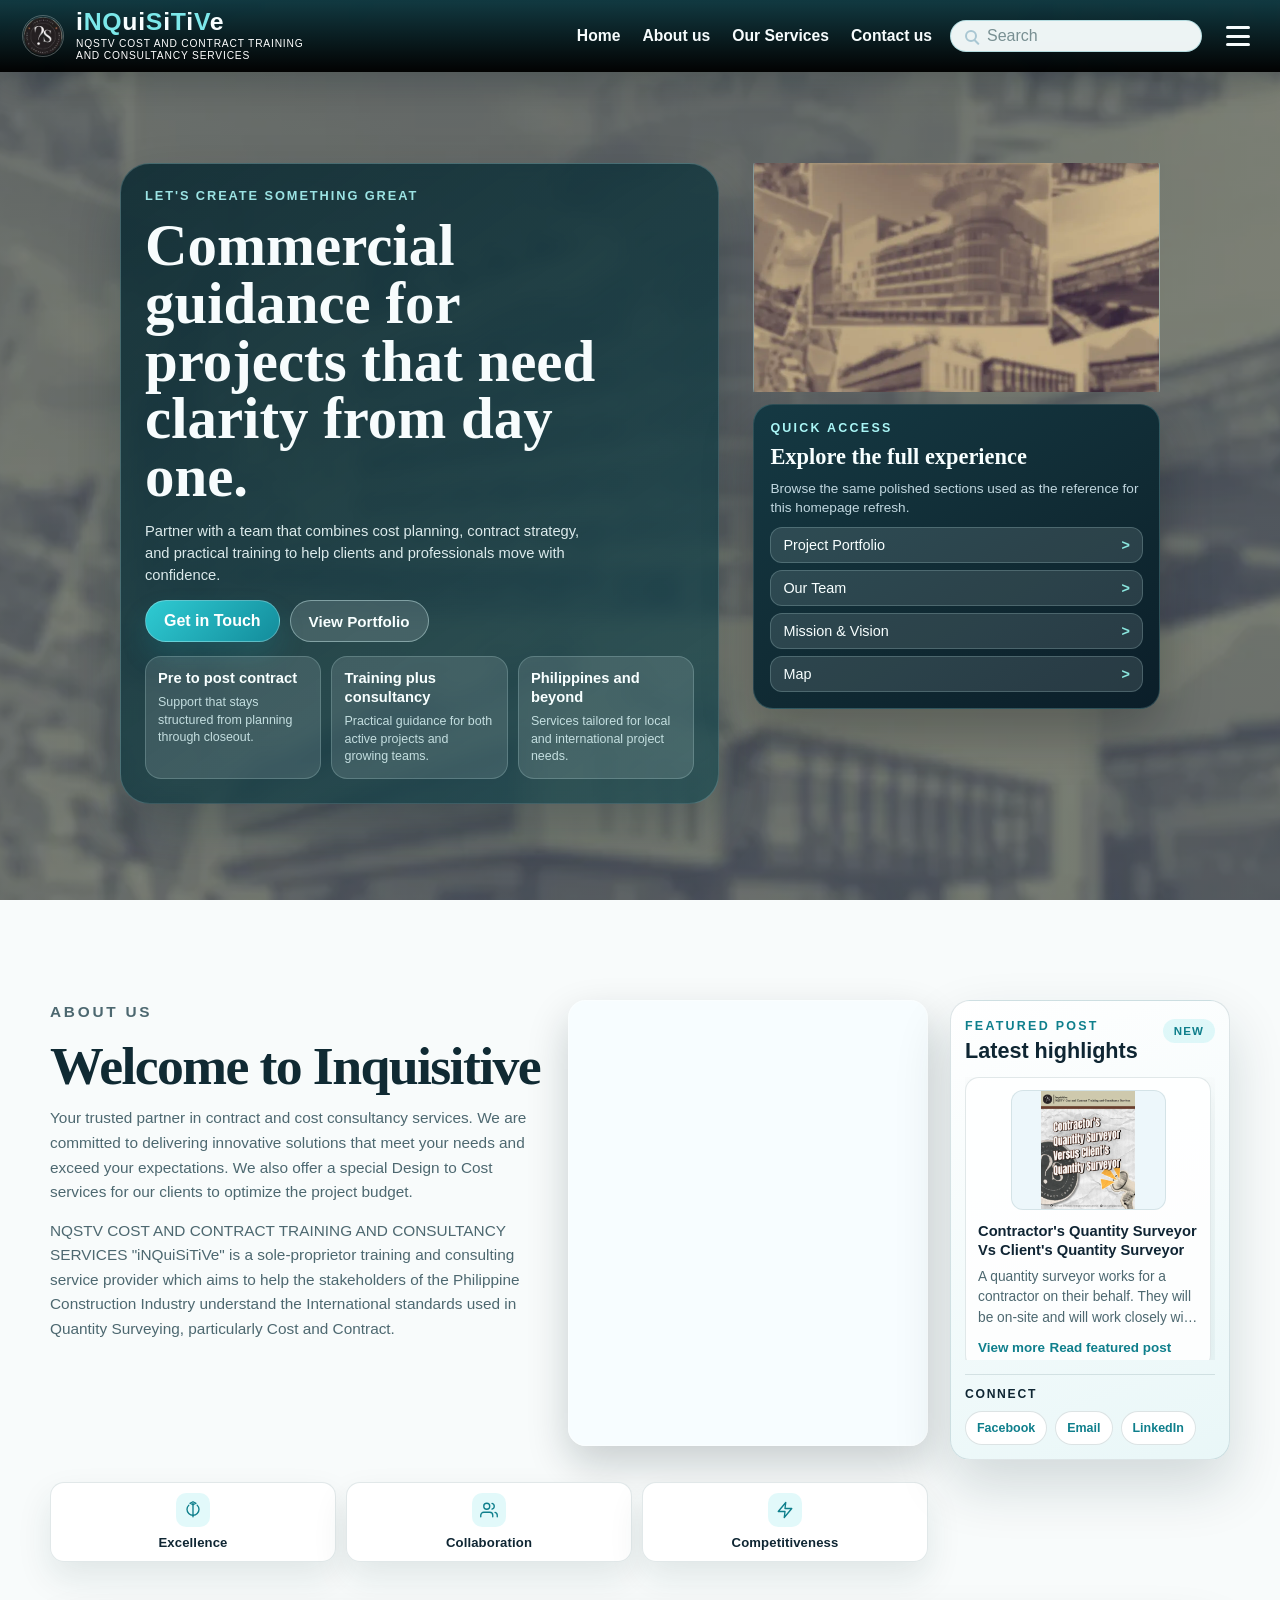
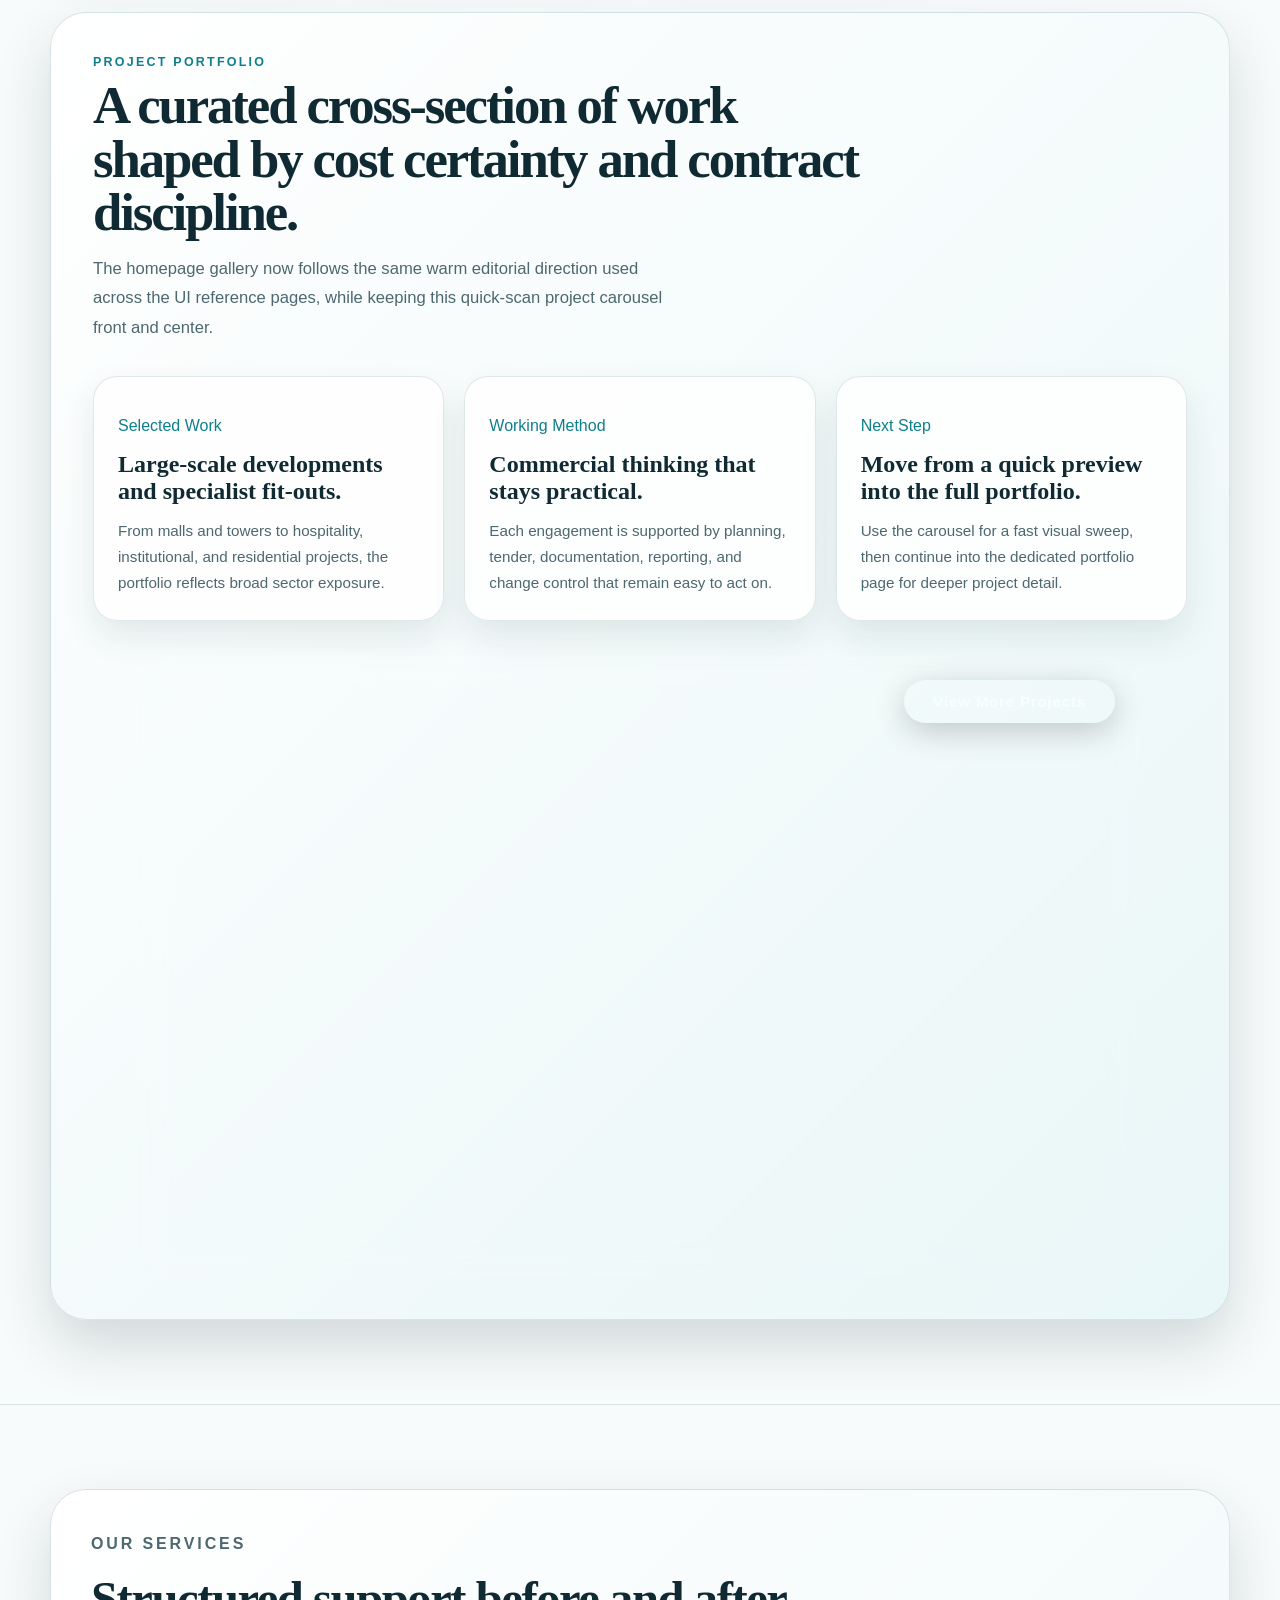
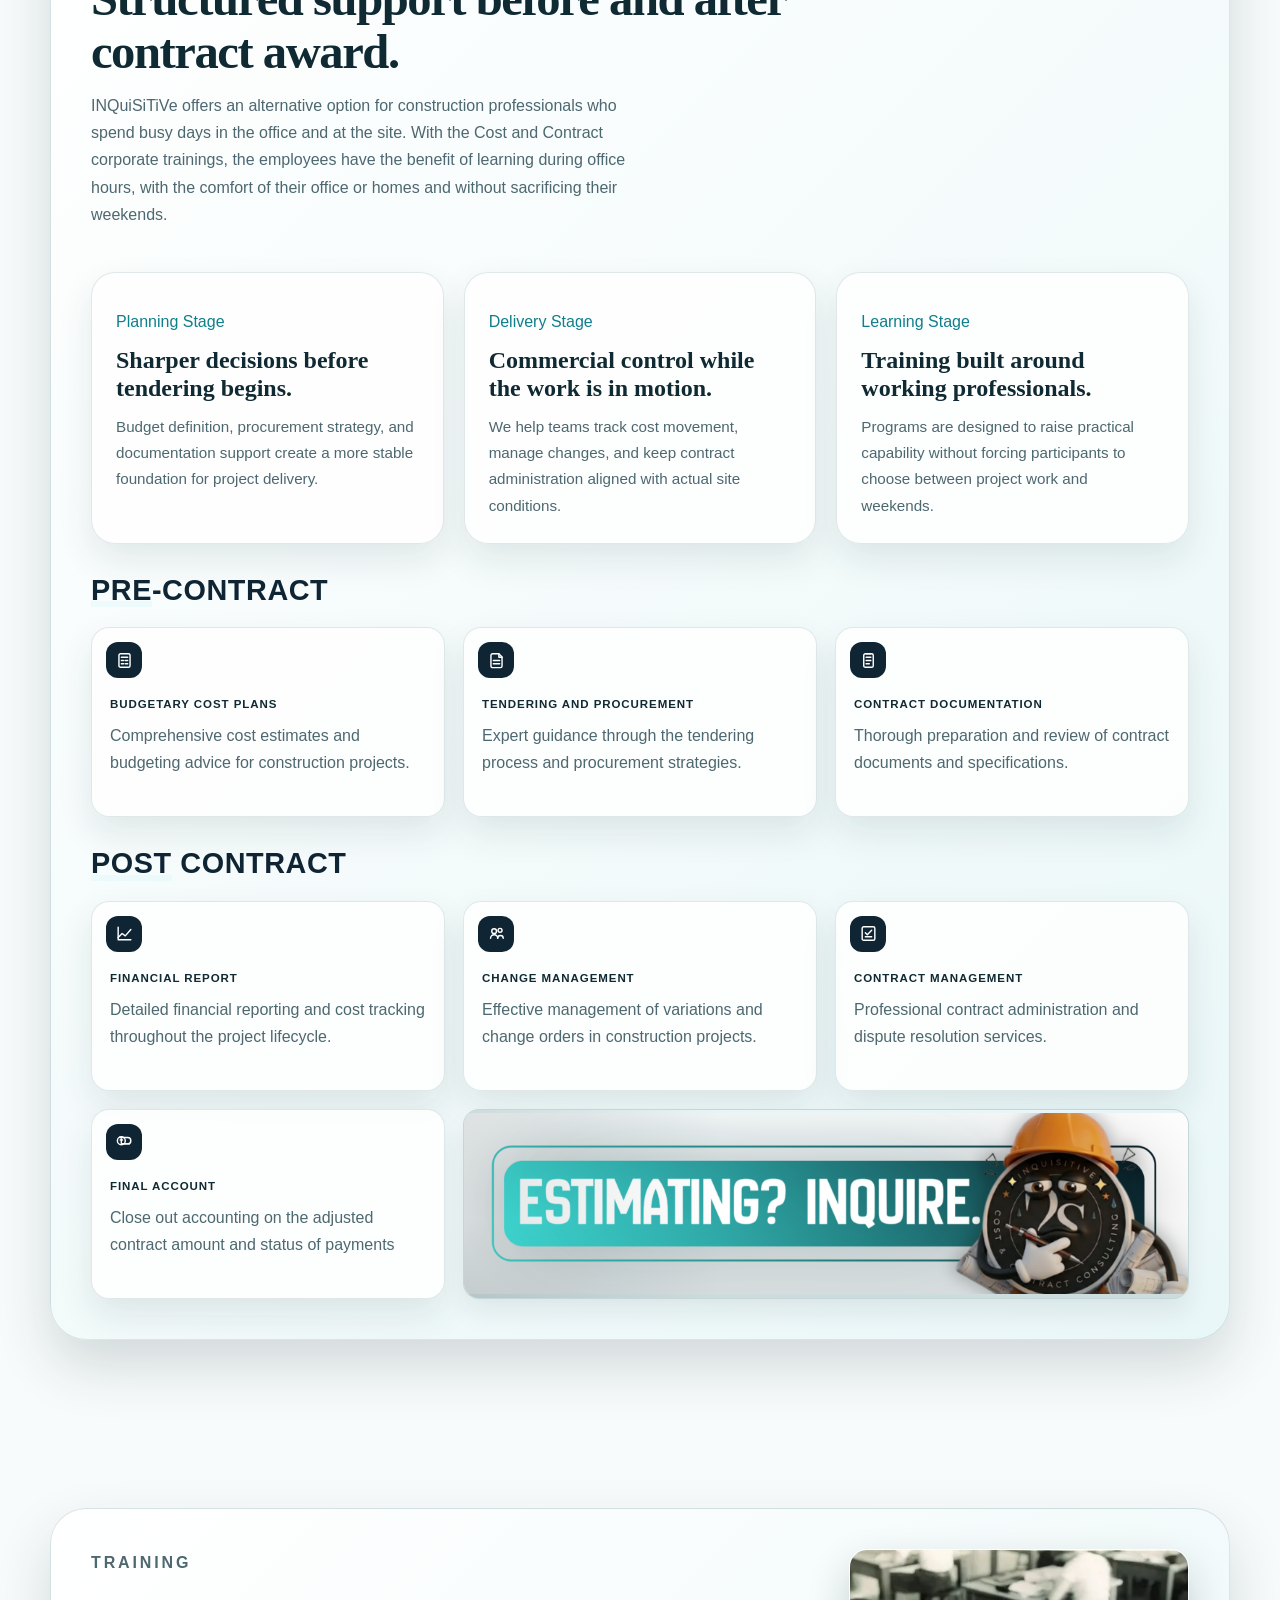
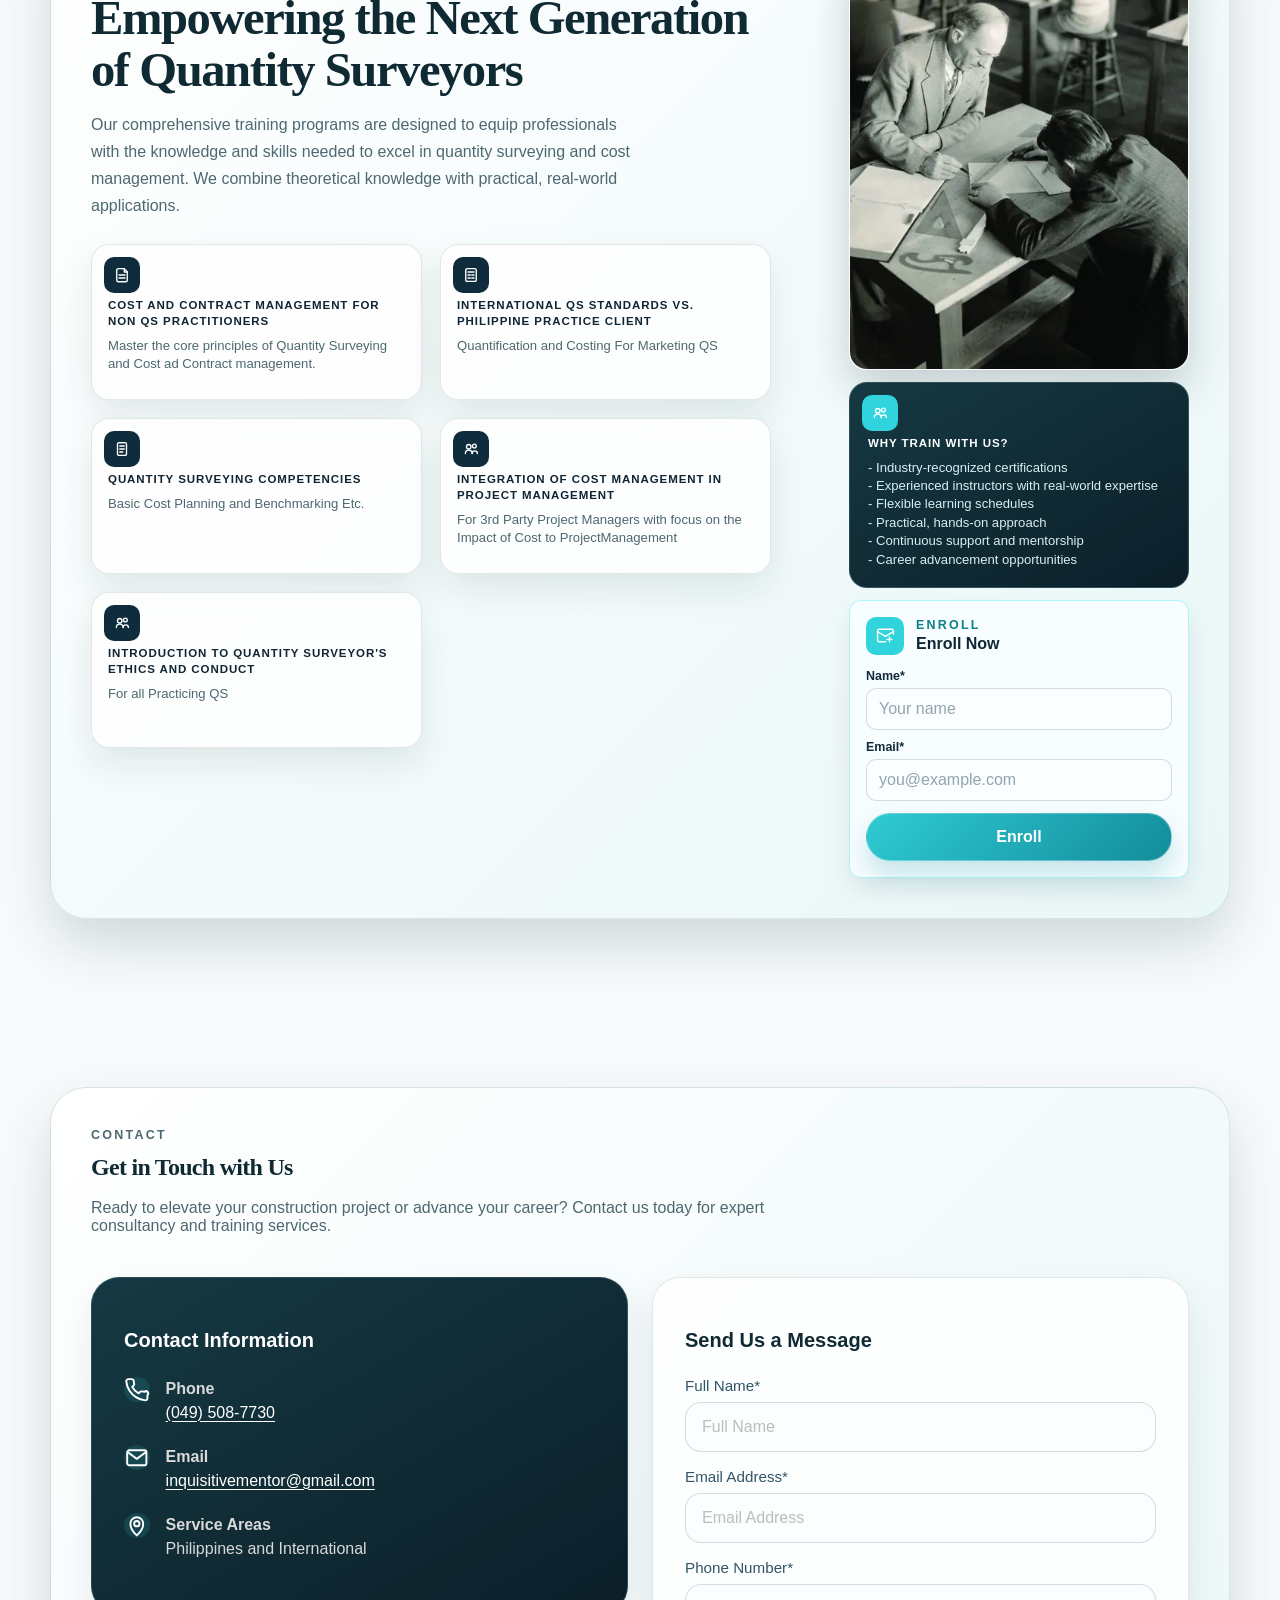
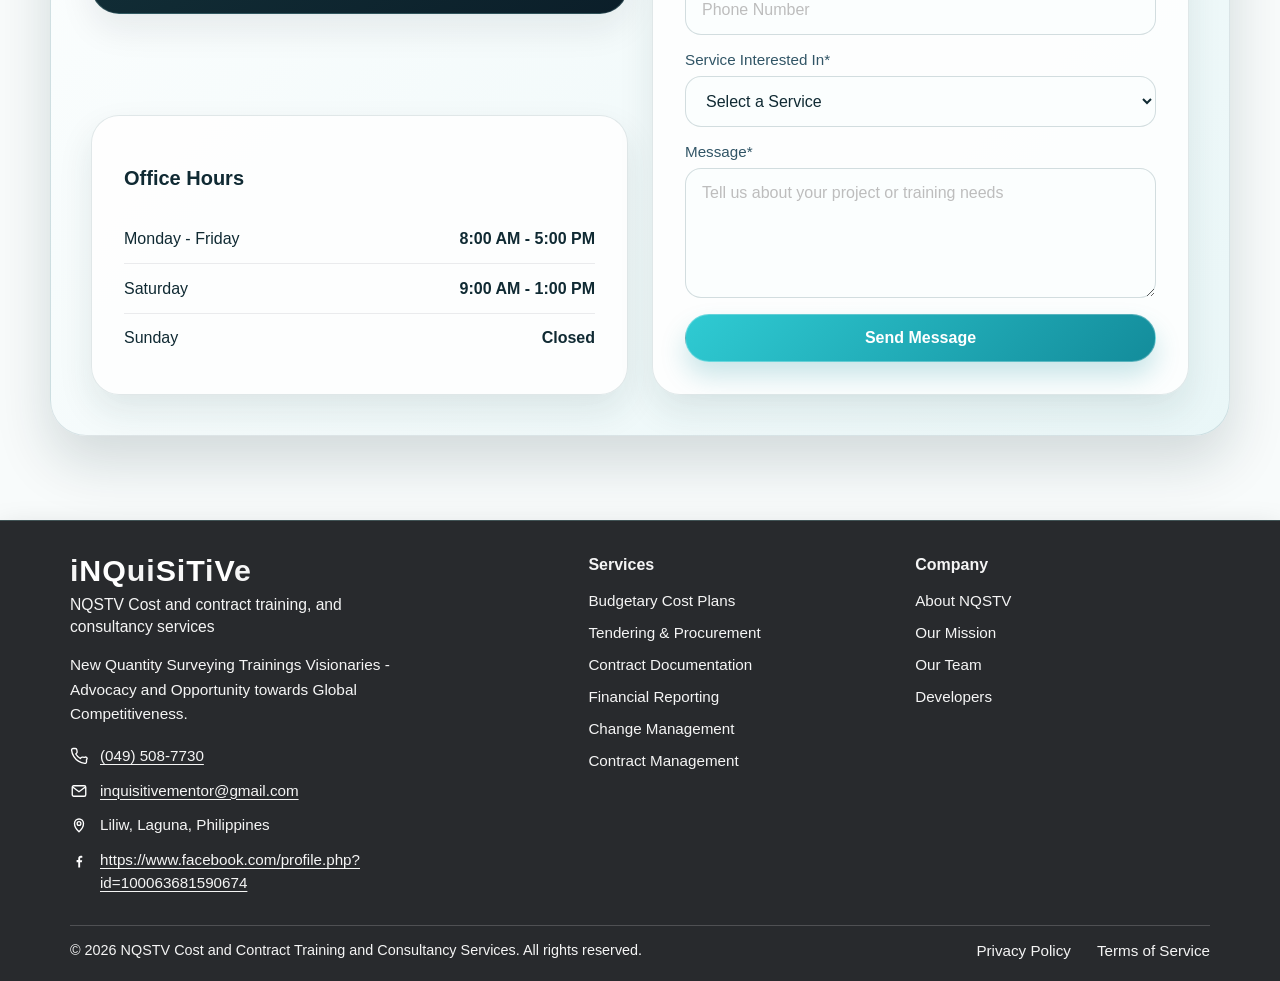
==== commit fcb1f202: "responsiveness update" ====
--- a/index.html
+++ b/index.html
@@ -593,9 +593,6 @@
                     </div>
                 </div>
             </section>
-
-       
-
             
             <section class="content-section training-section" id="training">
                 <div class="section-shell training-shell">
--- a/style.css
+++ b/style.css
@@ -932,15 +932,17 @@
     display: flex;
     justify-content: flex-end;
     align-items: center;
-    gap: 22px;
+    gap: clamp(14px, 2vw, 22px);
     flex-wrap: wrap;
+    min-width: 0;
 }
 
 .site-nav a {
     color: var(--text-light);
-    font-size: 0.98rem;
+    font-size: clamp(0.92rem, 1.3vw, 0.98rem);
     font-weight: 600;
     text-decoration: none;
+    white-space: nowrap;
     position: relative;
     transition: color 0.2s ease;
 }
@@ -3670,7 +3672,7 @@
     }
 
     .site-nav {
-        justify-content: space-between;
+        justify-content: flex-start;
         gap: 10px 14px;
     }
 
@@ -4332,9 +4334,15 @@
 
 #banner-inquiry .banner-video {
     aspect-ratio: 16 / 9;
+    min-width: 0;
+    width: 100%;
+    max-width: 100%;
+    overflow: hidden;
 }
 
 #banner-inquiry .banner-video video {
+    display: block;
+    width: 100%;
     min-height: 0;
     height: clamp(170px, 31svh, 260px);
     border-radius: 20px;
@@ -4342,6 +4350,7 @@
 
 #banner-inquiry .hero-panel-card {
     gap: 10px;
+    min-width: 0;
     padding: 16px;
     border-radius: 20px;
 }
@@ -4374,6 +4383,217 @@
 
     #banner-inquiry .hero-stats {
         grid-template-columns: repeat(3, minmax(0, 1fr));
+    }
+}
+
+@media (min-width: 861px) and (max-width: 1100px) and (orientation: portrait) {
+    :root {
+        --header-offset: 132px;
+    }
+
+    .site-header {
+        grid-template-columns: minmax(0, 1fr) auto;
+        align-items: start;
+        gap: 12px 16px;
+        padding: 12px 16px;
+    }
+
+    .site-nav {
+        justify-content: flex-start;
+        gap: 10px 16px;
+    }
+
+    .search-form {
+        min-width: min(220px, 34vw);
+        max-width: 260px;
+    }
+
+    #banner-inquiry.first.section.backgroung-image {
+        min-height: auto;
+        padding-top: calc(var(--header-offset) + 18px) !important;
+        padding-bottom: 36px;
+    }
+
+    #banner-inquiry .banner-content {
+        grid-template-columns: 1fr;
+        align-items: start;
+        gap: 16px;
+        max-width: 820px;
+    }
+
+    #banner-inquiry .banner-content .message h1 {
+        max-width: 18ch;
+        font-size: clamp(2.45rem, 6vw, 3.65rem);
+    }
+
+    #banner-inquiry .banner-side-column {
+        grid-template-columns: repeat(2, minmax(0, 1fr));
+        align-items: stretch;
+        width: 100%;
+    }
+
+    #banner-inquiry .banner-video video {
+        height: 100%;
+        max-height: none;
+    }
+
+    .intro-layout {
+        grid-template-columns: 1fr;
+    }
+
+    .intro-copy,
+    .welcome-image,
+    .point-card,
+    .featured-panel {
+        grid-column: 1;
+    }
+
+    .welcome-image {
+        grid-row: 2;
+        justify-self: start;
+    }
+
+    .point-card {
+        grid-row: 3;
+    }
+
+    .featured-panel {
+        grid-row: 4;
+        max-height: none;
+    }
+}
+
+@media (min-width: 861px) and (max-width: 1100px) and (max-height: 720px) {
+    :root {
+        --header-offset: 112px;
+    }
+
+    .site-header {
+        gap: 8px 16px;
+        padding: 8px 16px;
+    }
+
+    .brand img {
+        width: 36px !important;
+        height: 36px !important;
+    }
+
+    .brand-title {
+        font-size: 1.25rem;
+    }
+
+    .brand-tagline {
+        max-width: 210px;
+        font-size: 0.52rem;
+    }
+
+    .site-nav {
+        justify-content: flex-start;
+        gap: 8px 16px;
+        padding-top: 0;
+    }
+
+    .site-nav a {
+        font-size: 0.88rem;
+    }
+
+    .search-form {
+        min-width: 190px;
+        max-width: 230px;
+        padding: 5px 12px;
+    }
+
+    .menu-button {
+        width: 36px;
+        height: 36px;
+        flex-basis: 36px;
+    }
+
+    #banner-inquiry.first.section.backgroung-image {
+        min-height: auto;
+        padding-top: calc(var(--header-offset) + 12px) !important;
+        padding-bottom: 24px;
+    }
+
+    #banner-inquiry .banner-content {
+        grid-template-columns: minmax(0, 1fr) minmax(250px, 0.7fr);
+        gap: 14px;
+        max-width: 980px;
+    }
+
+    #banner-inquiry .banner-content .message {
+        gap: 8px;
+        padding: 14px;
+    }
+
+    #banner-inquiry .banner-content .message h1 {
+        max-width: 18ch;
+        font-size: clamp(2rem, 4vw, 2.55rem);
+        line-height: 1;
+    }
+
+    #banner-inquiry .message p {
+        font-size: 0.82rem;
+        line-height: 1.36;
+    }
+
+    #banner-inquiry .button-primary,
+    #banner-inquiry .button-secondary {
+        min-height: 36px;
+        padding: 8px 14px;
+        font-size: 0.84rem;
+    }
+
+    #banner-inquiry .hero-stats {
+        gap: 6px;
+    }
+
+    #banner-inquiry .hero-stat {
+        padding: 8px;
+    }
+
+    #banner-inquiry .hero-stat strong {
+        font-size: 0.76rem;
+    }
+
+    #banner-inquiry .hero-stat span {
+        font-size: 0.64rem;
+        line-height: 1.2;
+    }
+
+    #banner-inquiry .banner-side-column {
+        gap: 8px;
+    }
+
+    #banner-inquiry .banner-video video {
+        height: 142px;
+        border-radius: 16px;
+    }
+
+    #banner-inquiry .hero-panel-card {
+        gap: 7px;
+        padding: 12px;
+        border-radius: 16px;
+    }
+
+    #banner-inquiry .hero-panel-header h2 {
+        font-size: 1.05rem;
+    }
+
+    #banner-inquiry .hero-panel-text {
+        font-size: 0.7rem;
+        line-height: 1.25;
+    }
+
+    #banner-inquiry .hero-panel-links {
+        grid-template-columns: repeat(2, minmax(0, 1fr));
+        gap: 6px;
+    }
+
+    #banner-inquiry .hero-panel-links a {
+        min-height: 30px;
+        padding-inline: 8px;
+        font-size: 0.74rem;
     }
 }
 
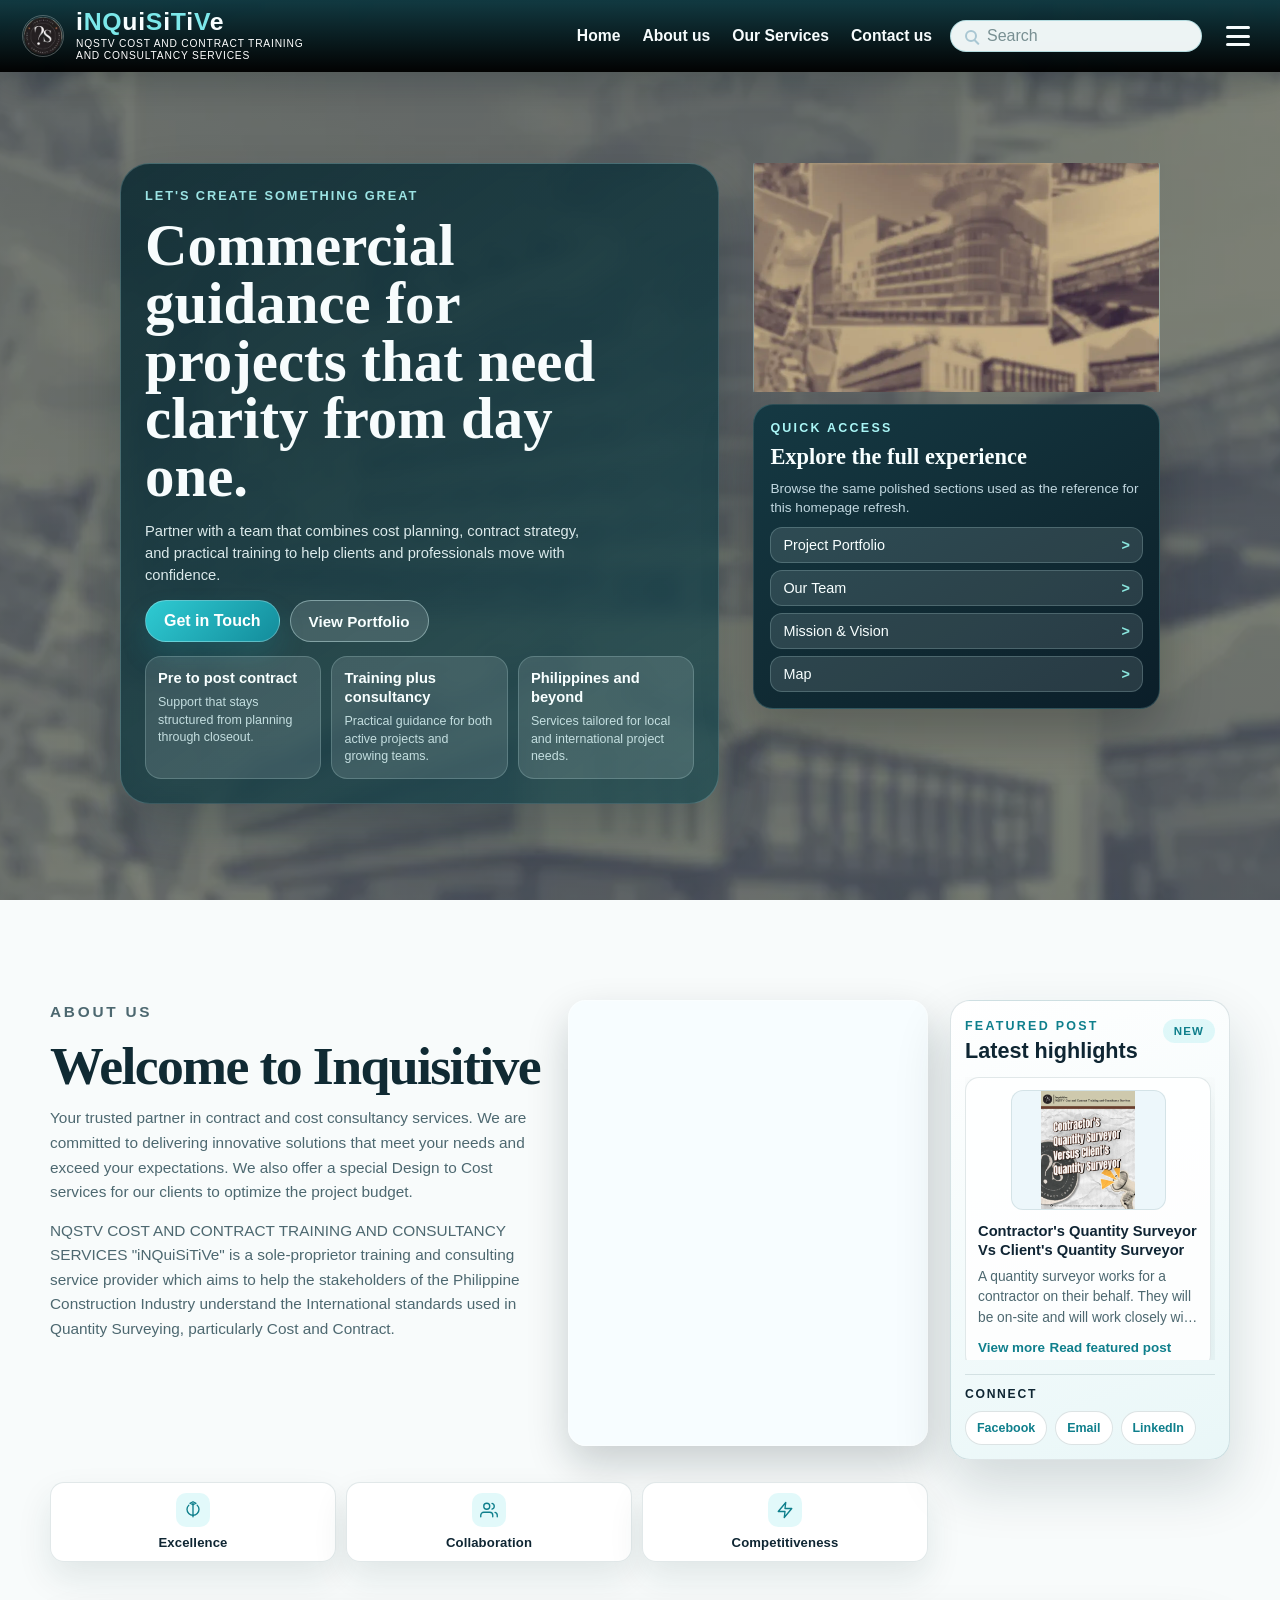
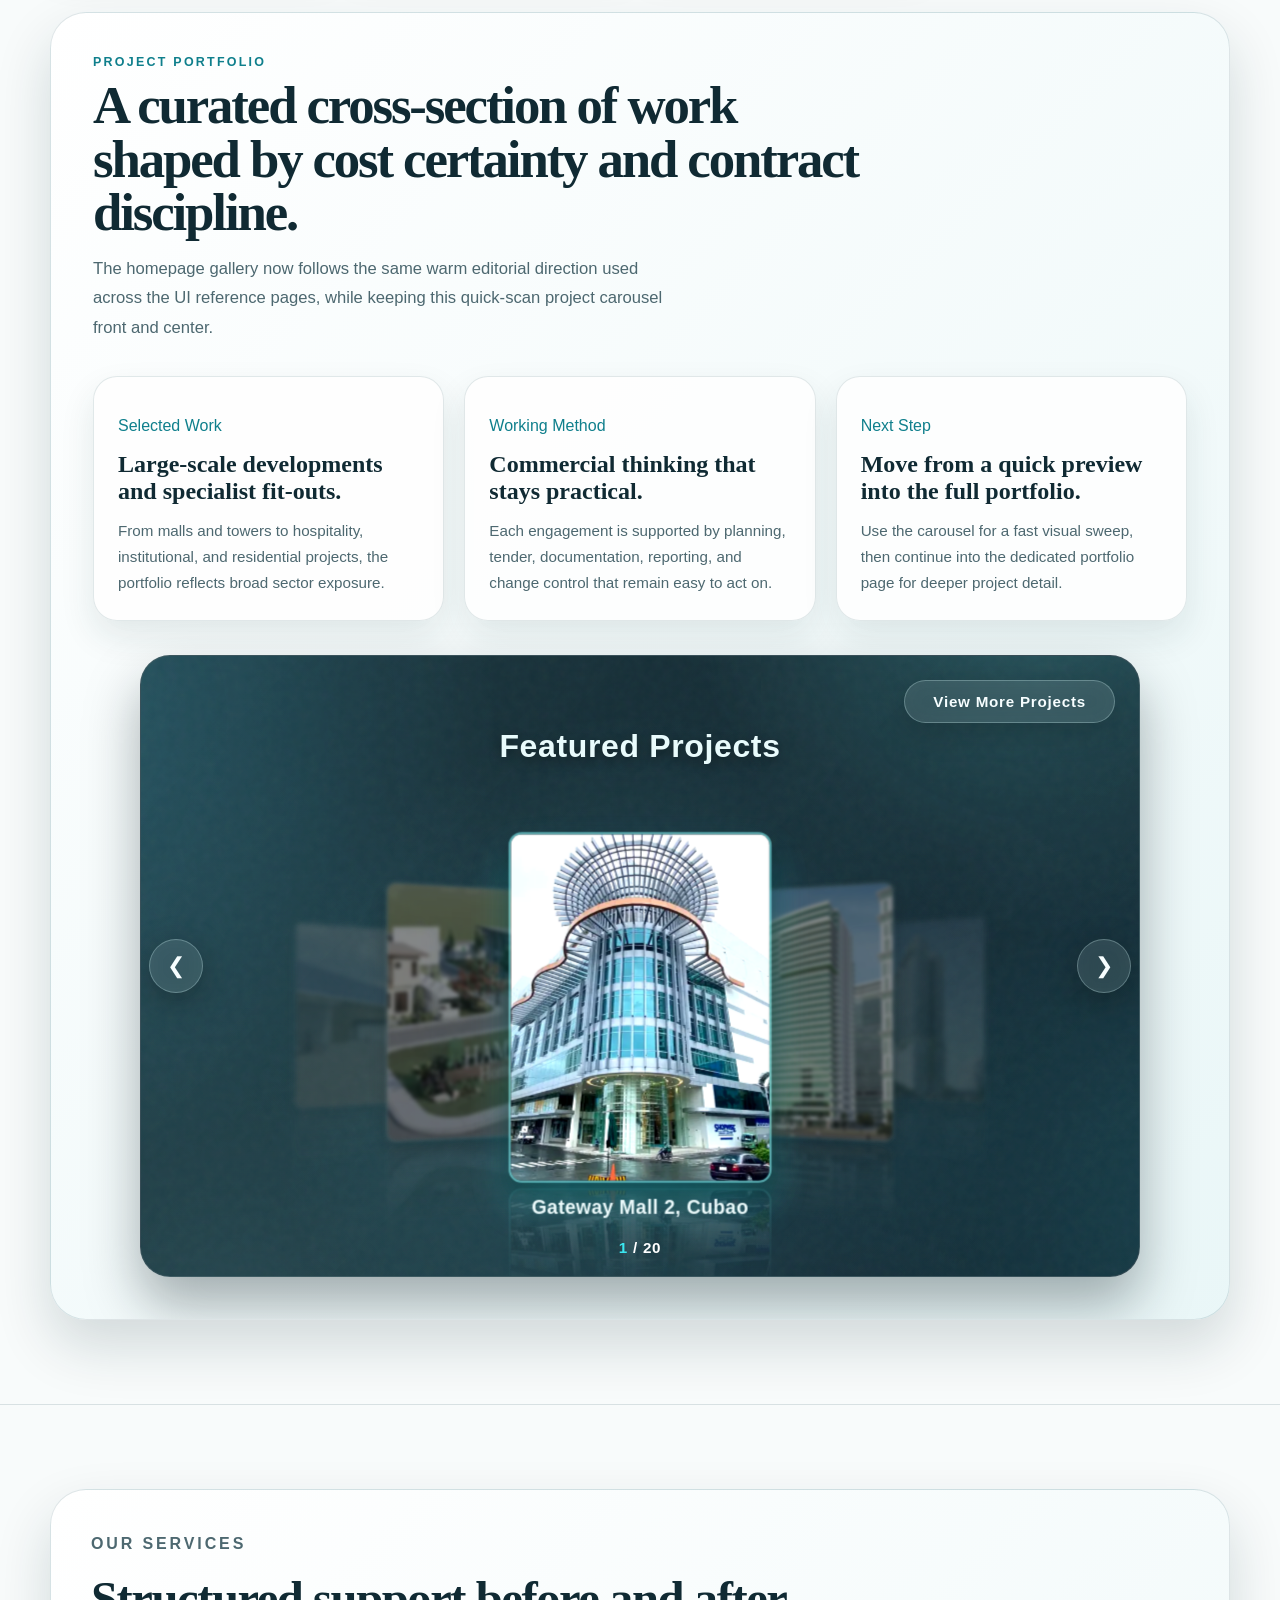
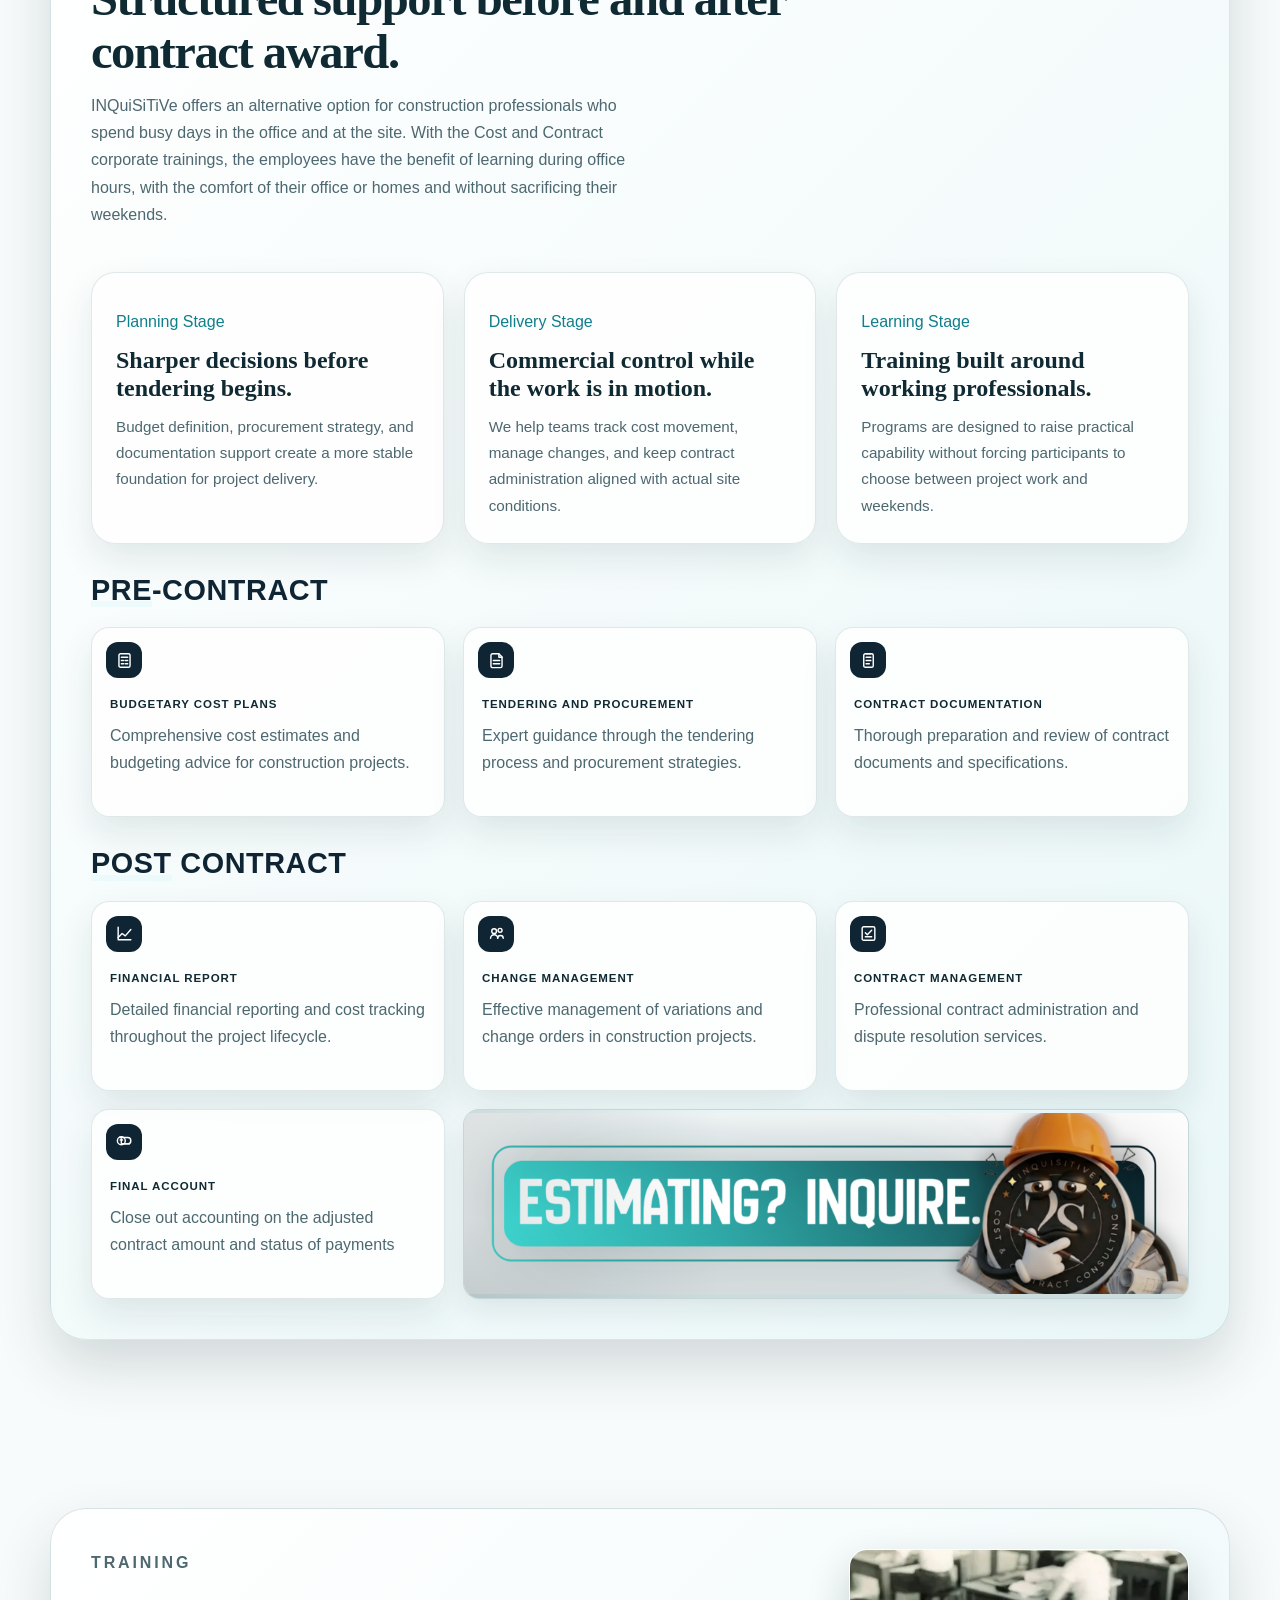
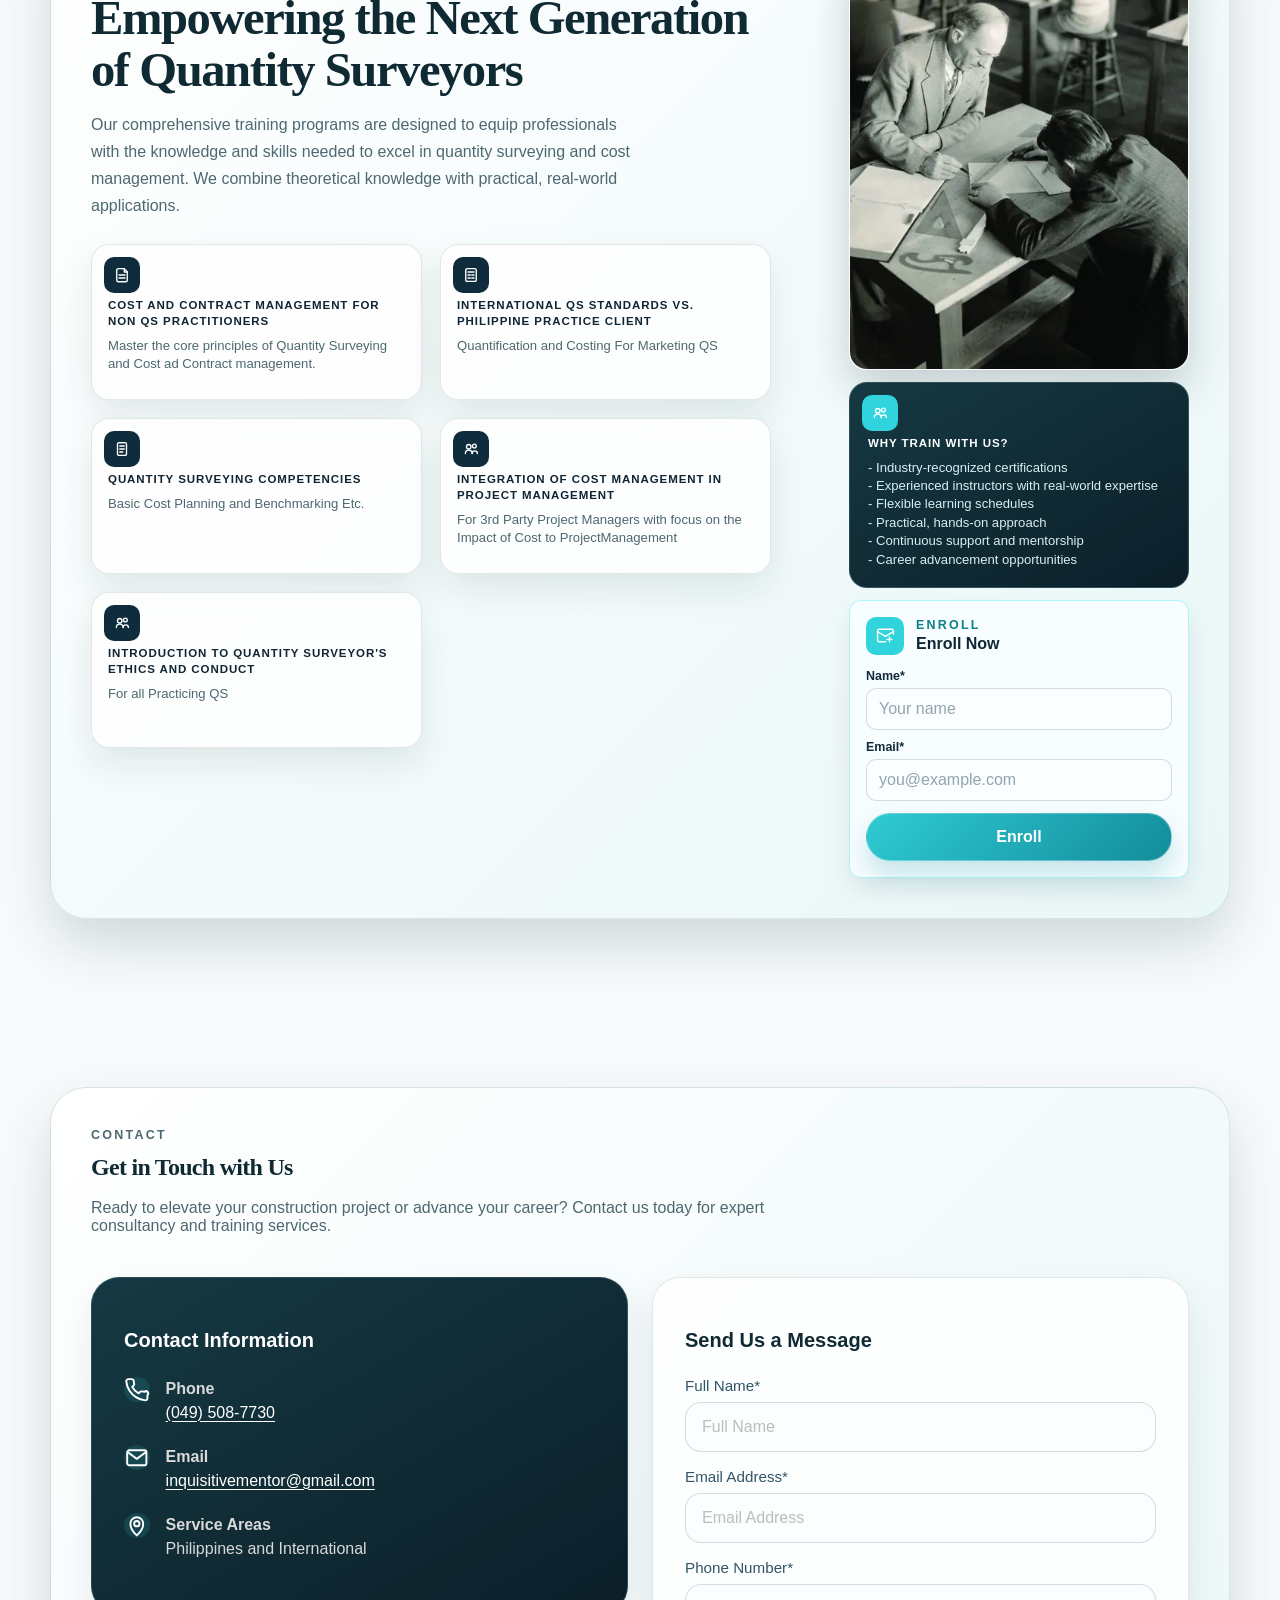
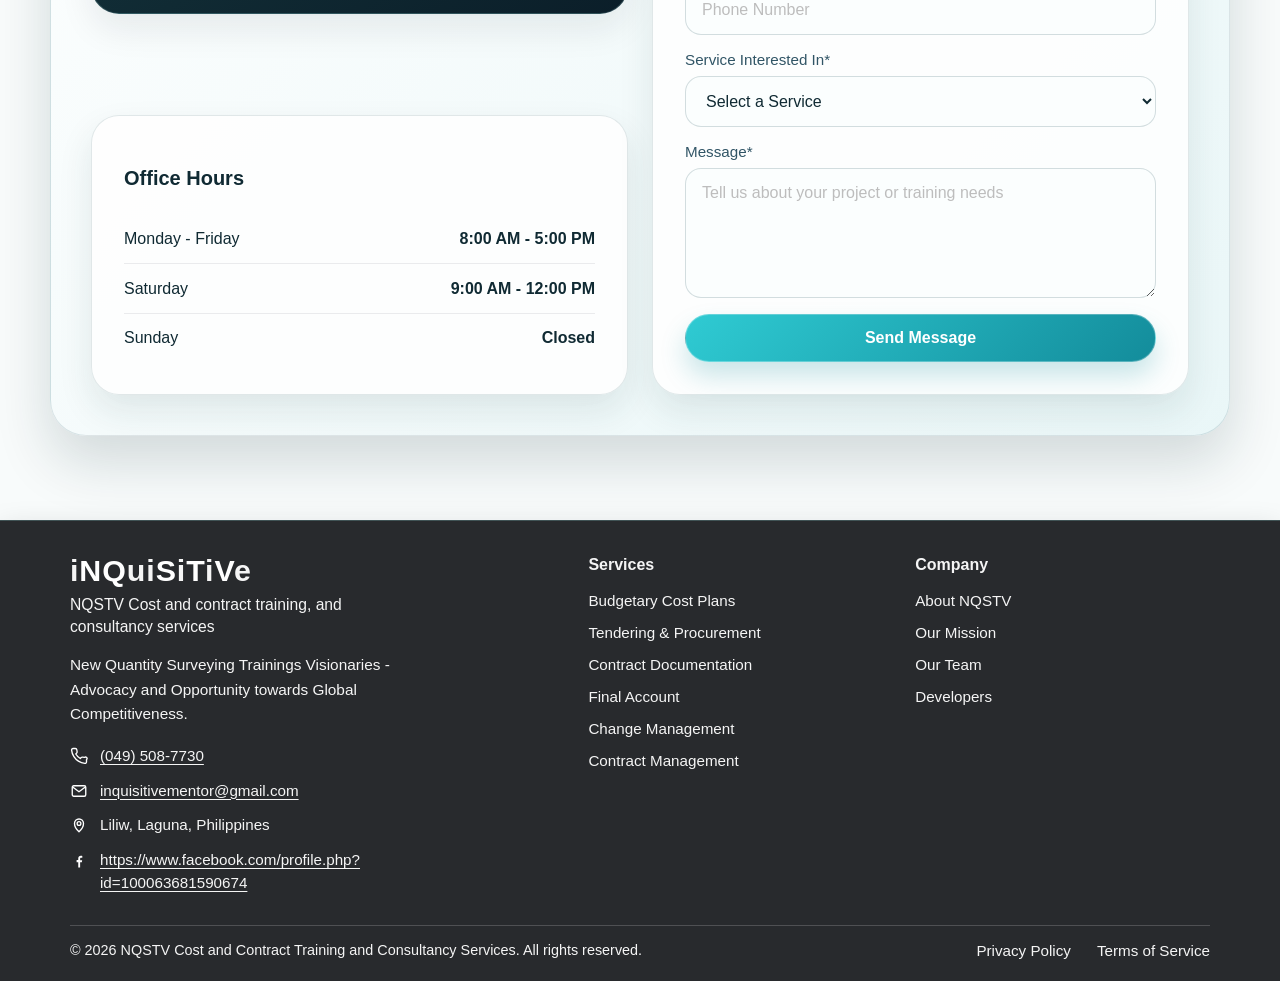
==== commit 7c1a2b85: "update minor bug fixed" ====
--- a/index.html
+++ b/index.html
@@ -794,7 +794,7 @@
                                     </div>
                                     <div class="office-hours-row">
                                         <span>Saturday</span>
-                                        <strong>9:00 AM - 1:00 PM</strong>
+                                        <strong>9:00 AM - 12:00 PM</strong>
                                     </div>
                                     <div class="office-hours-row">
                                         <span>Sunday</span>
@@ -900,7 +900,7 @@
                             <li><a href="#services">Budgetary Cost Plans</a></li>
                             <li><a href="#services">Tendering &amp; Procurement</a></li>
                             <li><a href="#services">Contract Documentation</a></li>
-                            <li><a href="#services">Financial Reporting</a></li>
+                            <li><a href="#services">Final Account</a></li>
                             <li><a href="#services">Change Management</a></li>
                             <li><a href="#services">Contract Management</a></li>
                         </ul>
--- a/style.css
+++ b/style.css
@@ -1011,12 +1011,31 @@
 
 .search-form input {
     width: 100%;
+    -webkit-appearance: none;
+    appearance: none;
     border: 0;
+    border-radius: 0;
     padding: 0;
     background: transparent;
     color: var(--search-text);
     font: inherit;
     outline: none;
+    box-shadow: none;
+}
+
+.search-form input:focus,
+.search-form input:focus-visible {
+    outline: none;
+    box-shadow: none;
+}
+
+.search-form input::-webkit-search-decoration,
+.search-form input::-webkit-search-cancel-button,
+.search-form input::-webkit-search-results-button,
+.search-form input::-webkit-search-results-decoration {
+    -webkit-appearance: none;
+    appearance: none;
+    display: none;
 }
 
 .search-form input::placeholder {
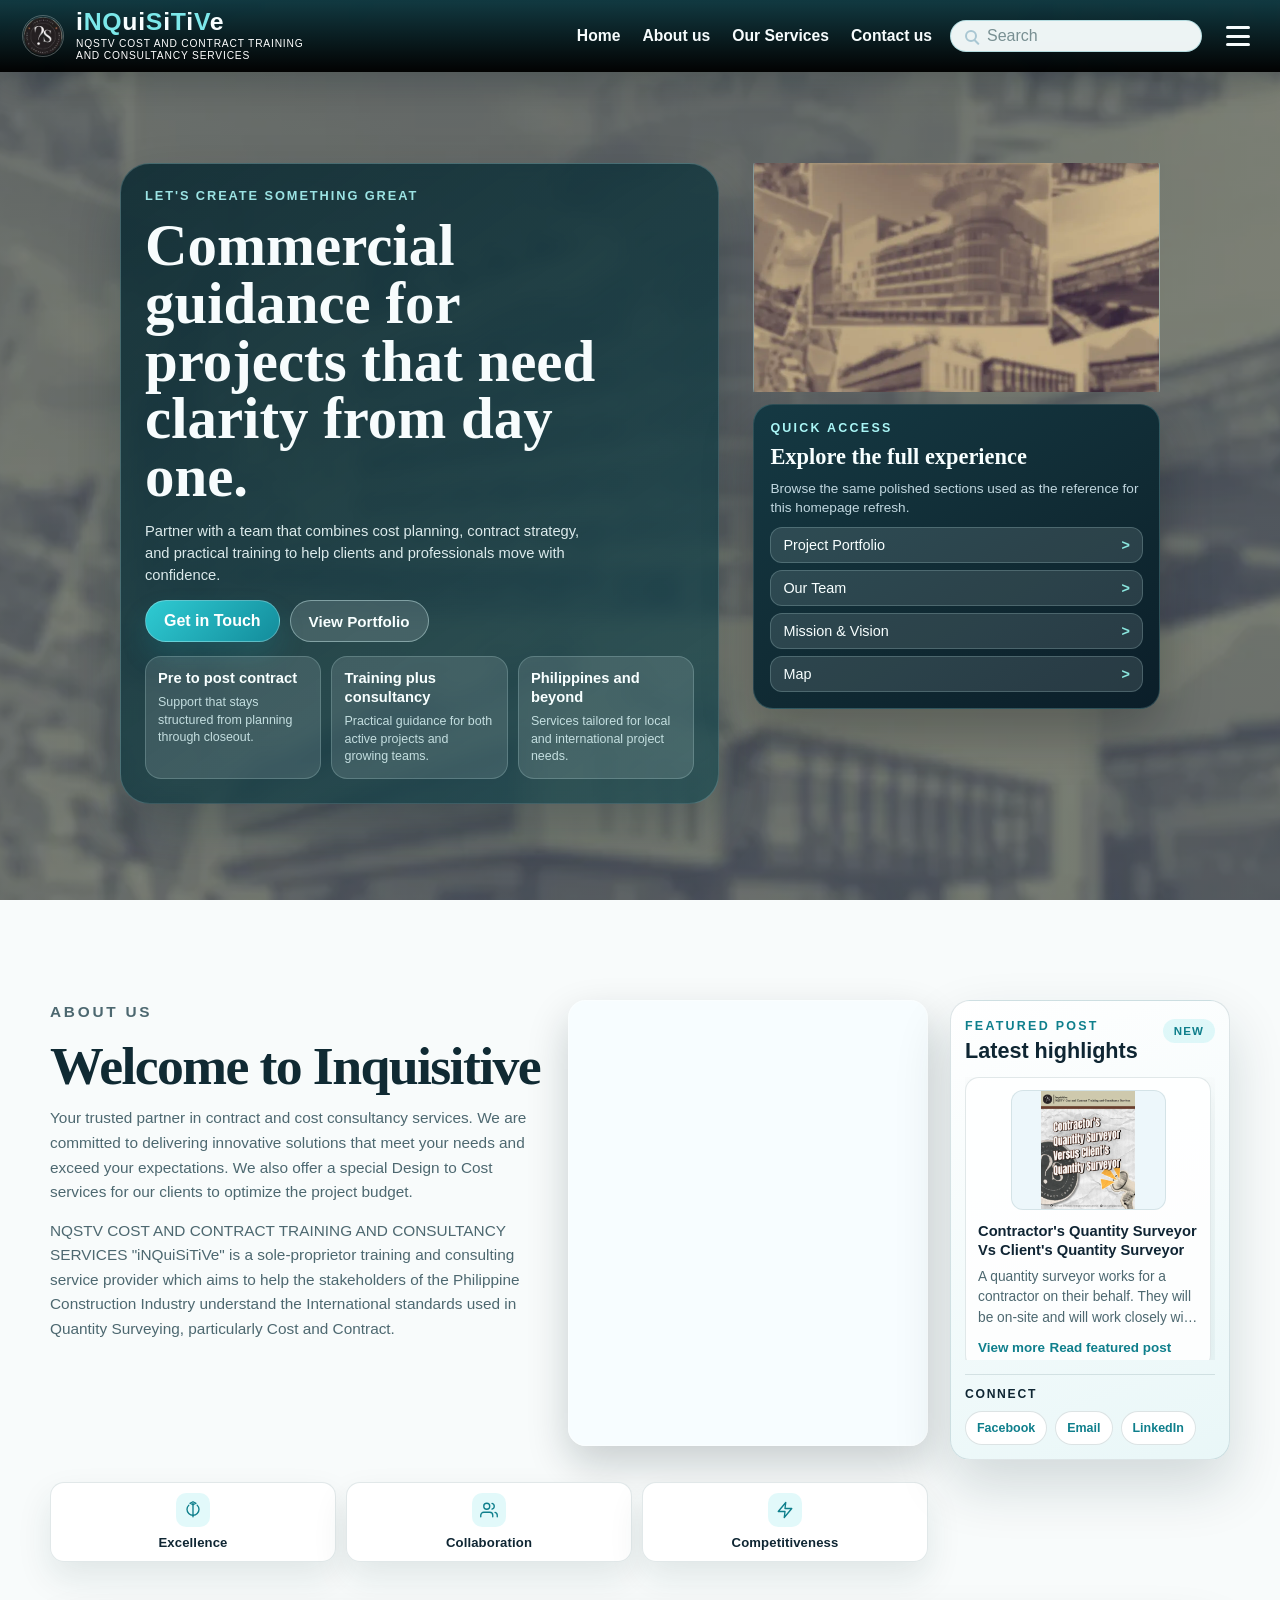
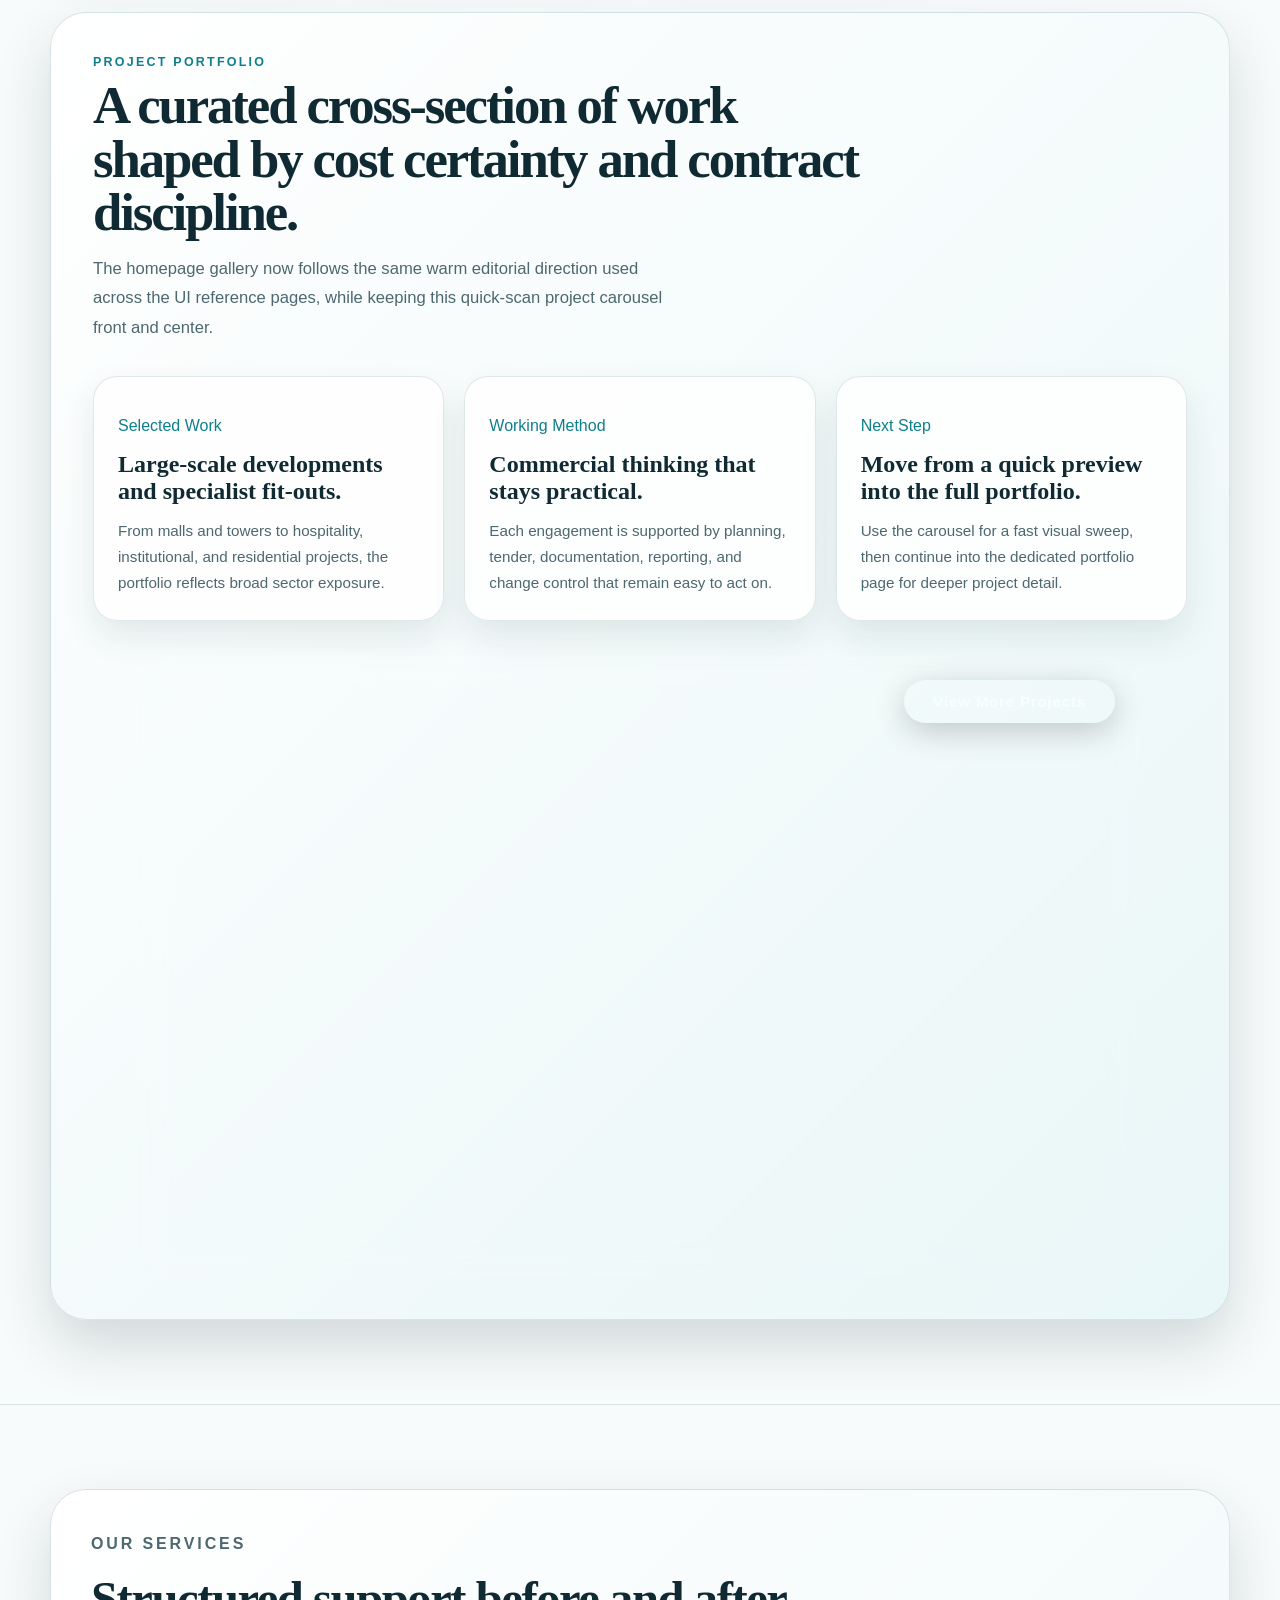
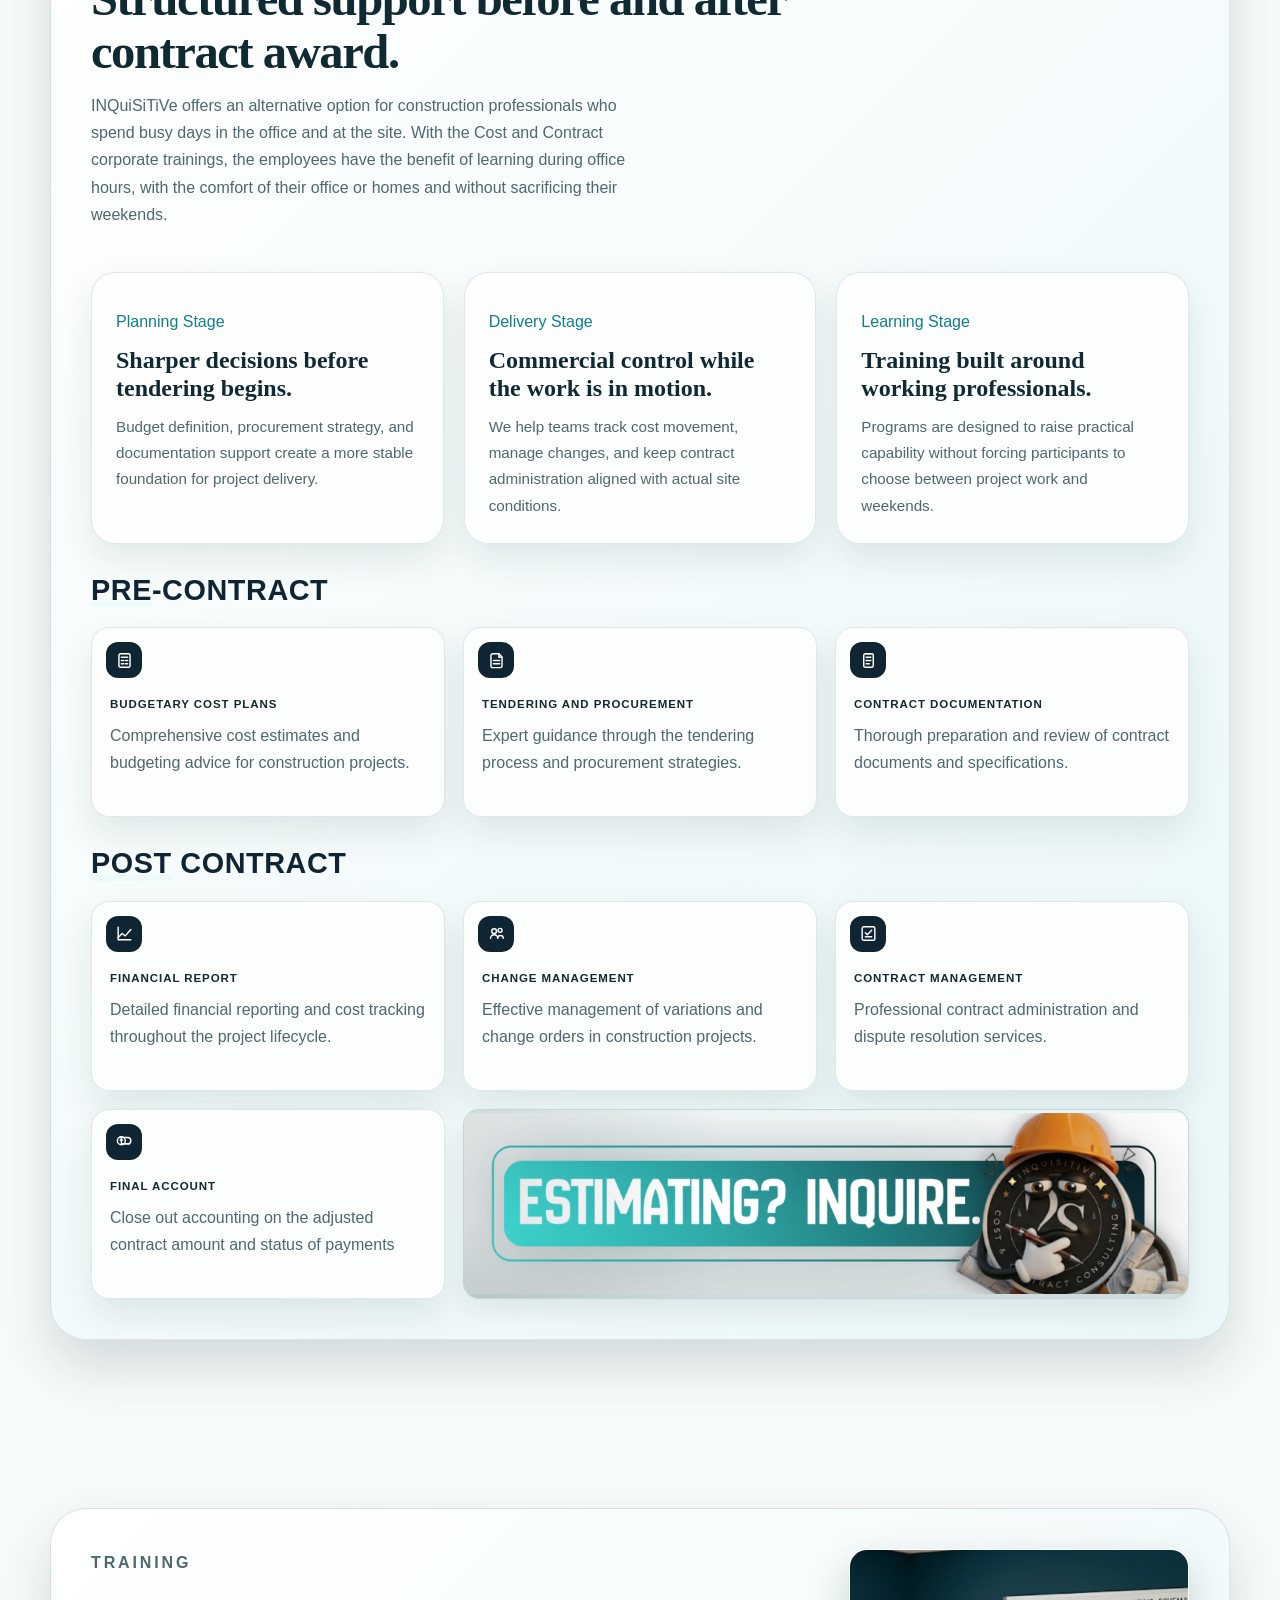
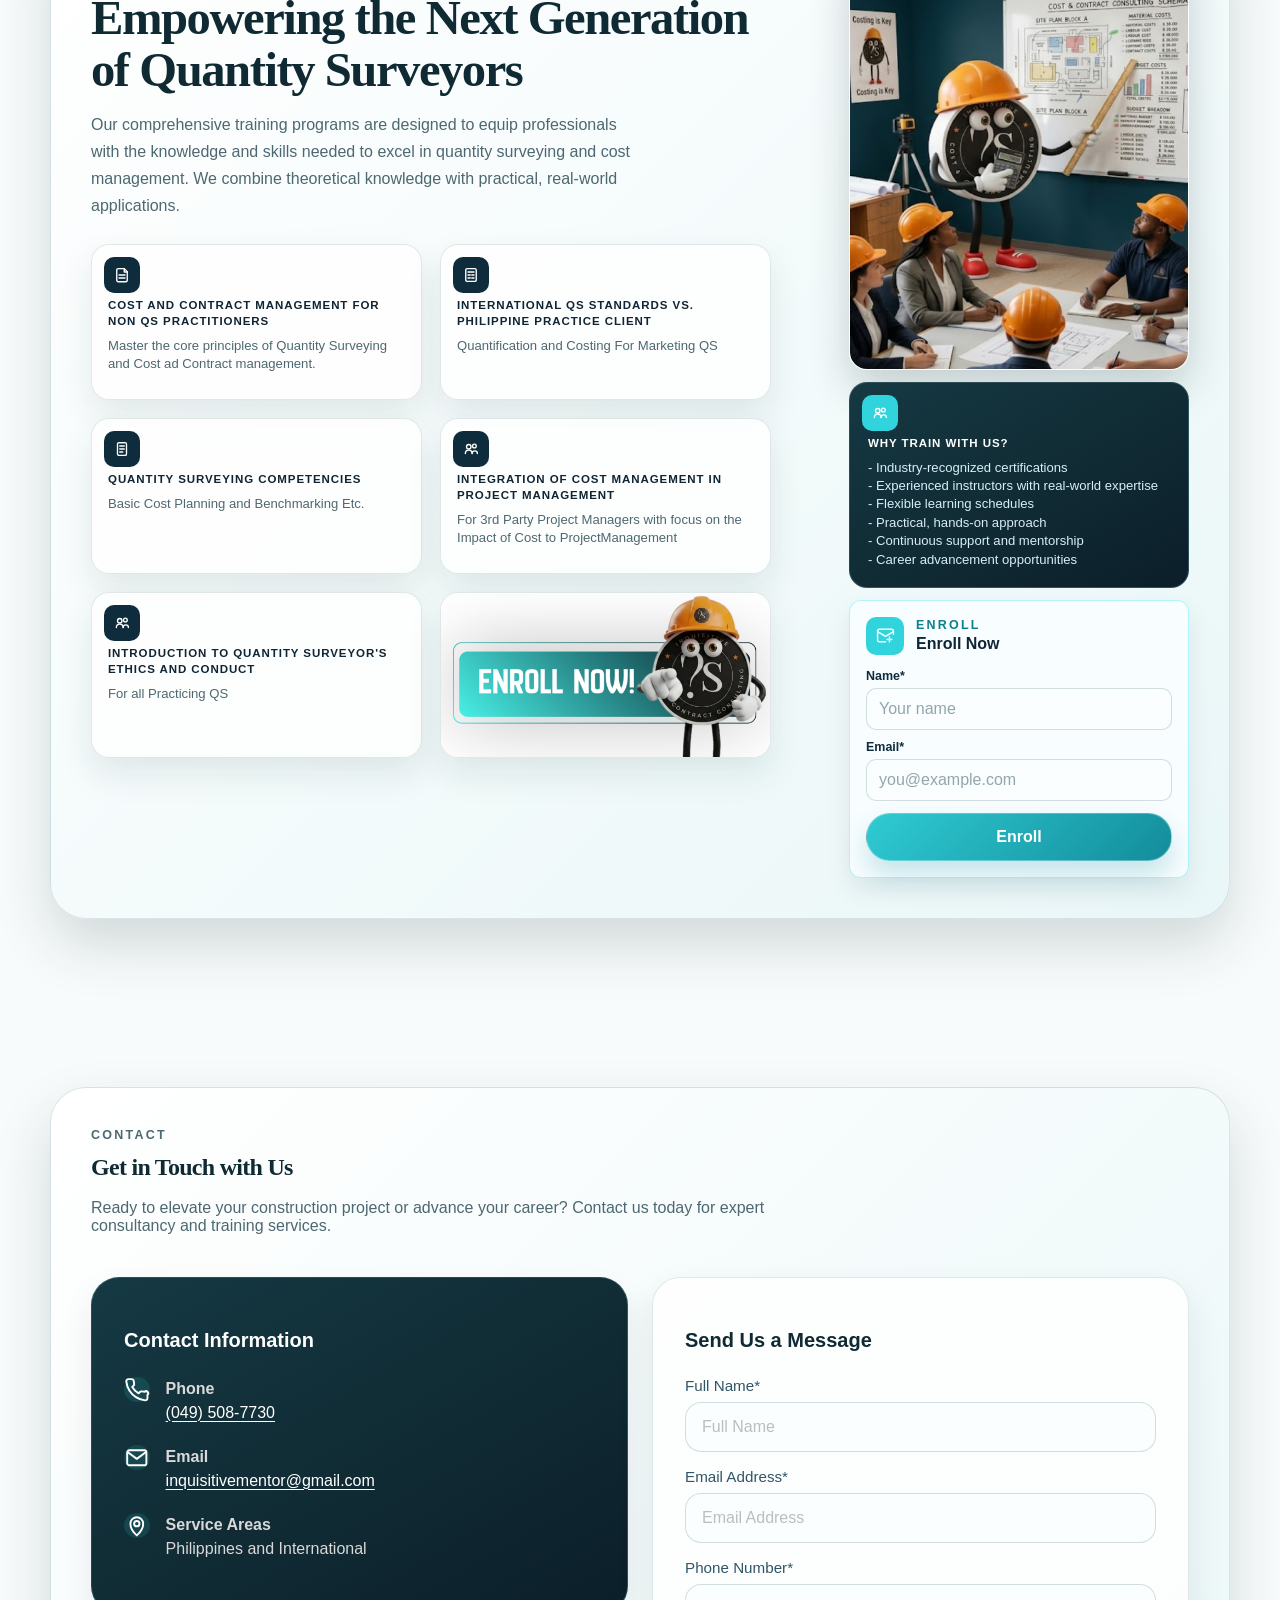
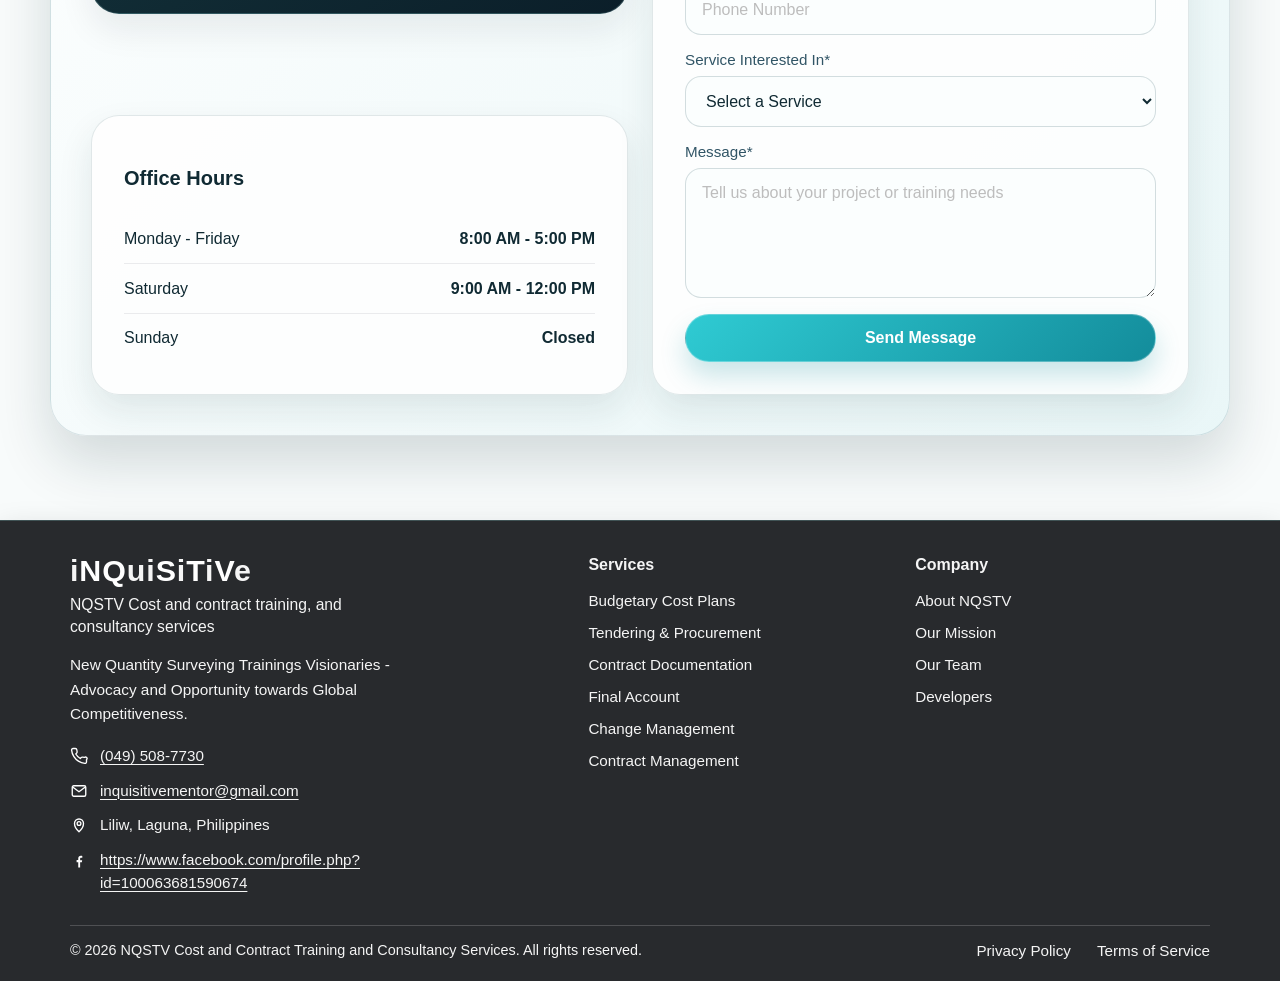
==== commit 37b00645: "Added Image mascot" ====
--- a/index.html
+++ b/index.html
@@ -676,11 +676,15 @@
                                     <h4>Introduction to Quantity Surveyor's Ethics and Conduct</h4>
                                     <p>For all Practicing QS</p>
                                 </article>
+
+                                <figure class="training-card training-card-media">
+                                    <img src="images/Enroll.webp" alt="Training enrollment preview" width="1200" height="600" loading="lazy" decoding="async">
+                                </figure>
                             </div>
                         </div>
 
                         <div class="training-image">
-                            <img src="images/teach-720.webp" alt="Inquisitive training image" width="720" height="553" loading="lazy" decoding="async">
+                            <img src="images/mascot-teach.webp" alt="Inquisitive training image" width="720" height="553" loading="lazy" decoding="async">
                             
                             <article class="training-why">
                                 <div class="training-why-icon" aria-hidden="true">
--- a/style.css
+++ b/style.css
@@ -2982,6 +2982,20 @@
     border-radius: 12px;
     box-shadow: none;
     transition: all 0.3s ease;
+}
+
+.training-card.training-card-media {
+    margin: 0;
+    padding: 0;
+    overflow: hidden;
+}
+
+.training-card.training-card-media img {
+    display: block;
+    width: 100%;
+    height: 100%;
+    min-height: 140px;
+    object-fit: cover;
 }
 
 .training-card:hover {
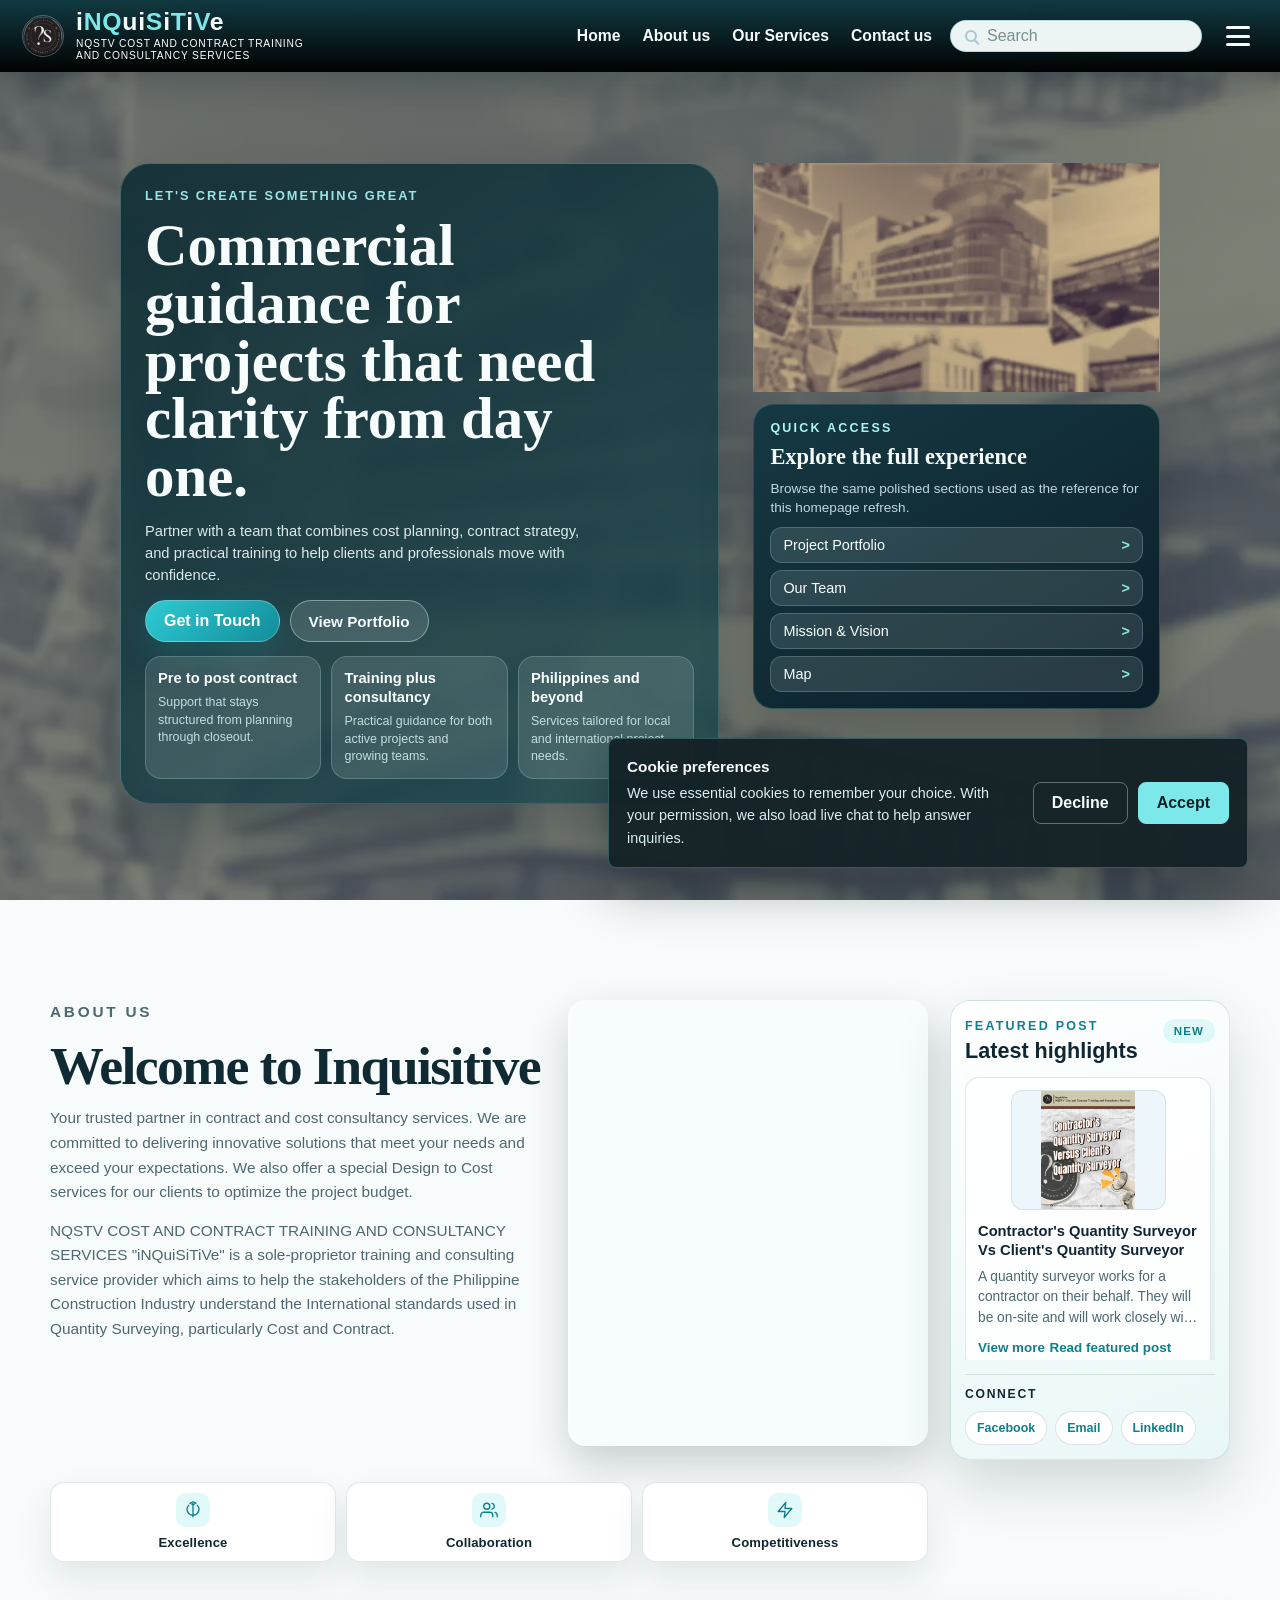
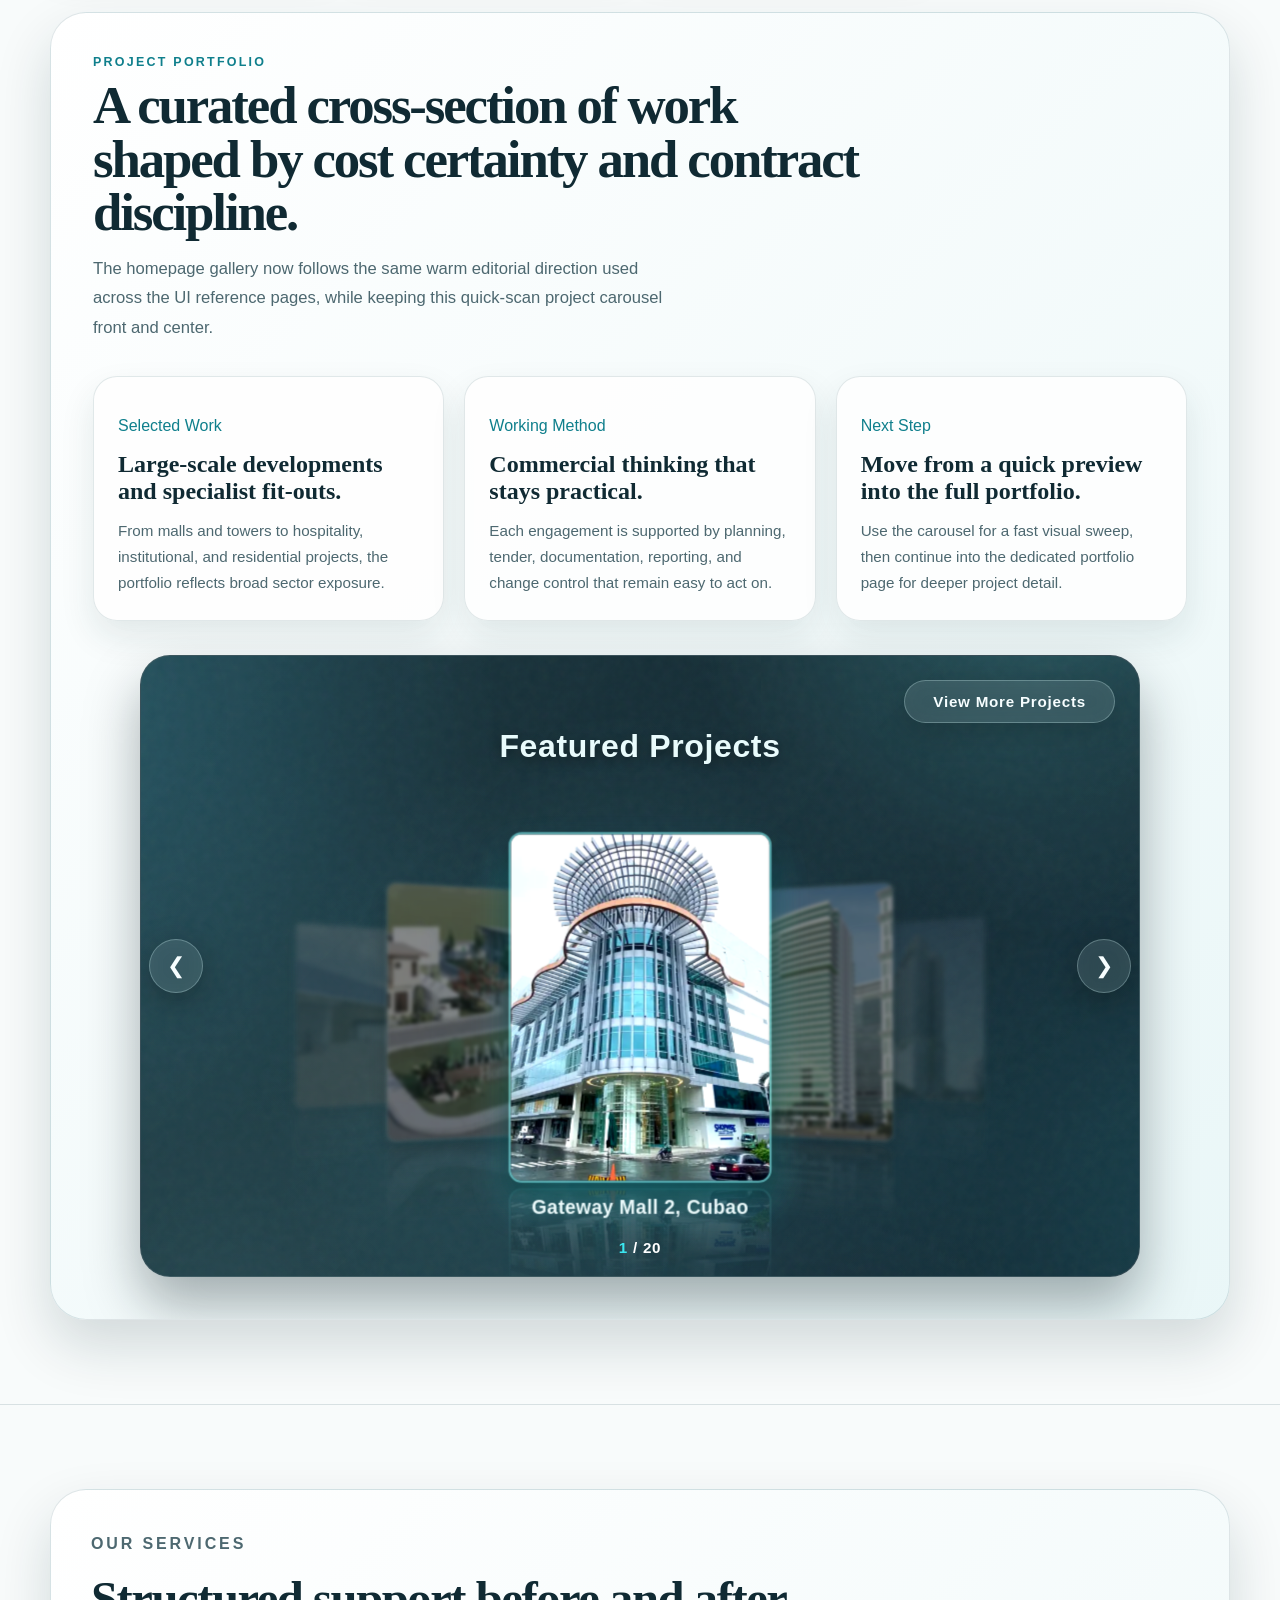
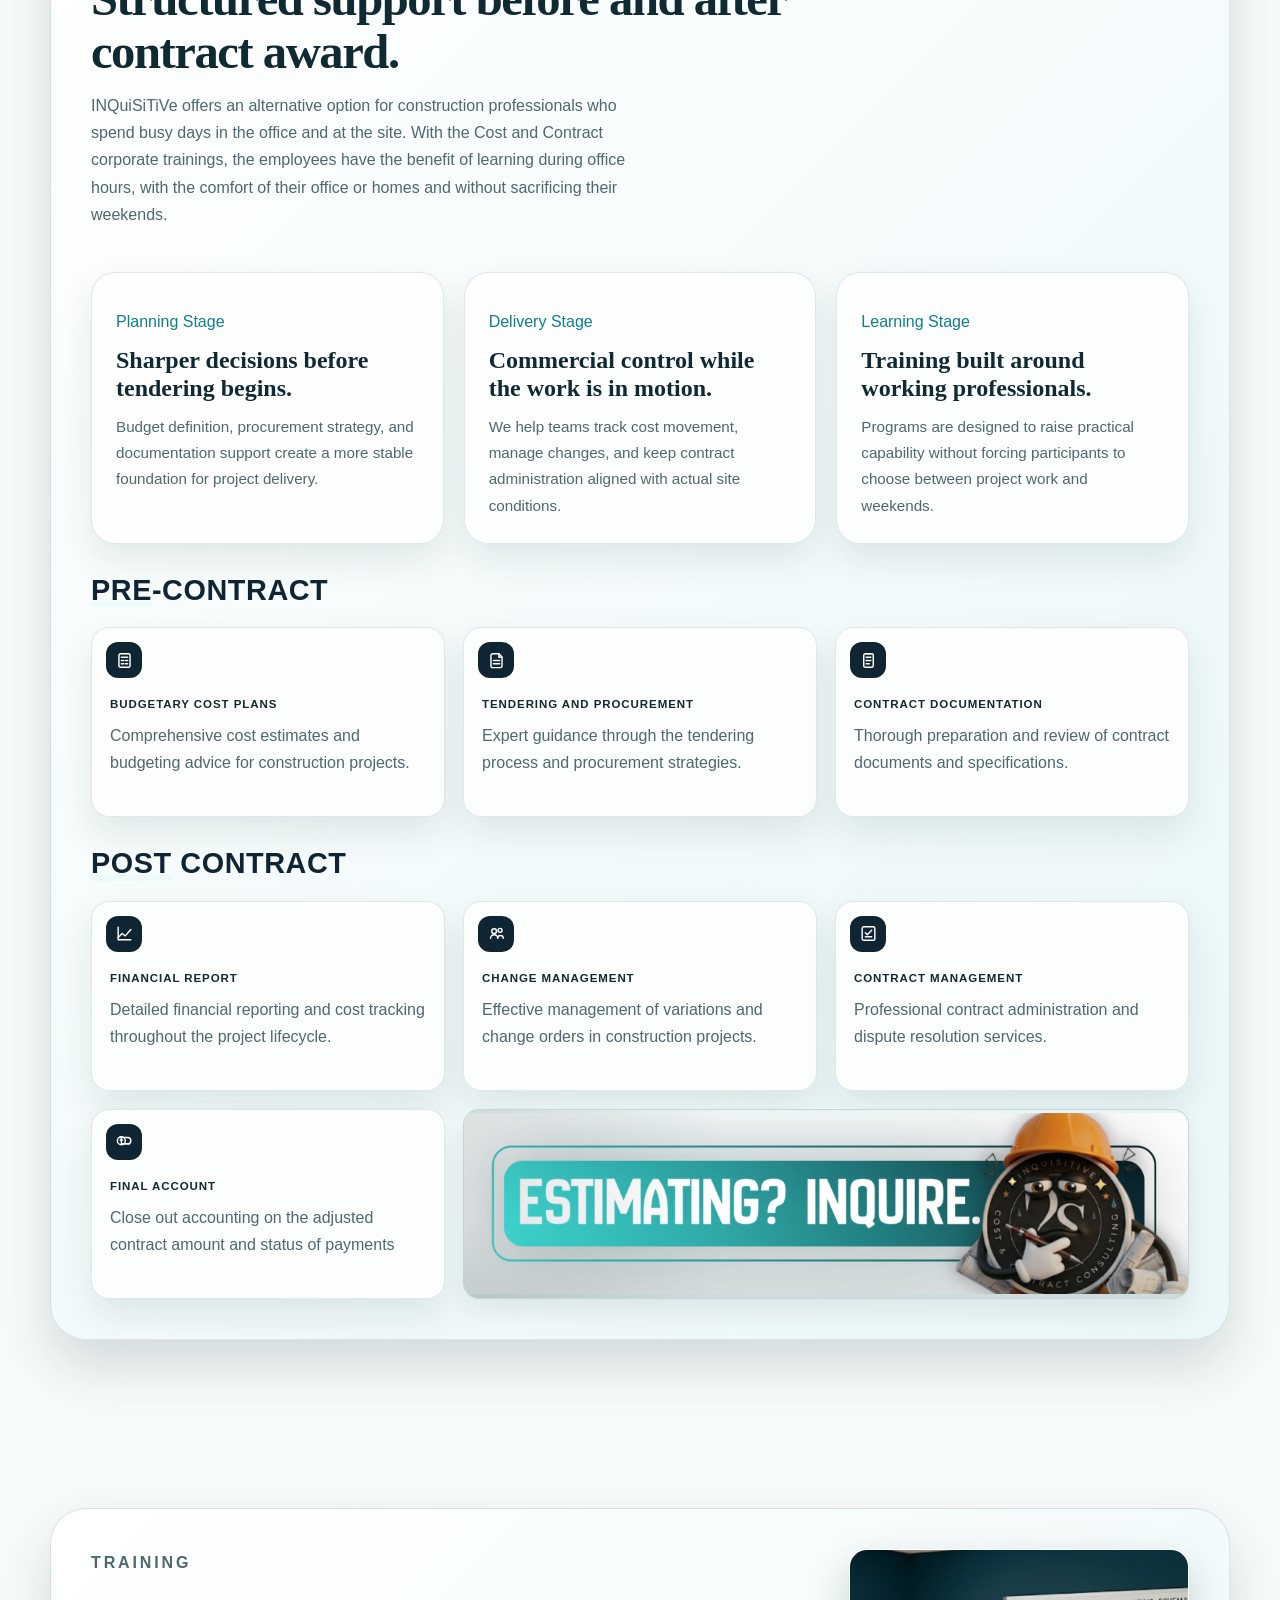
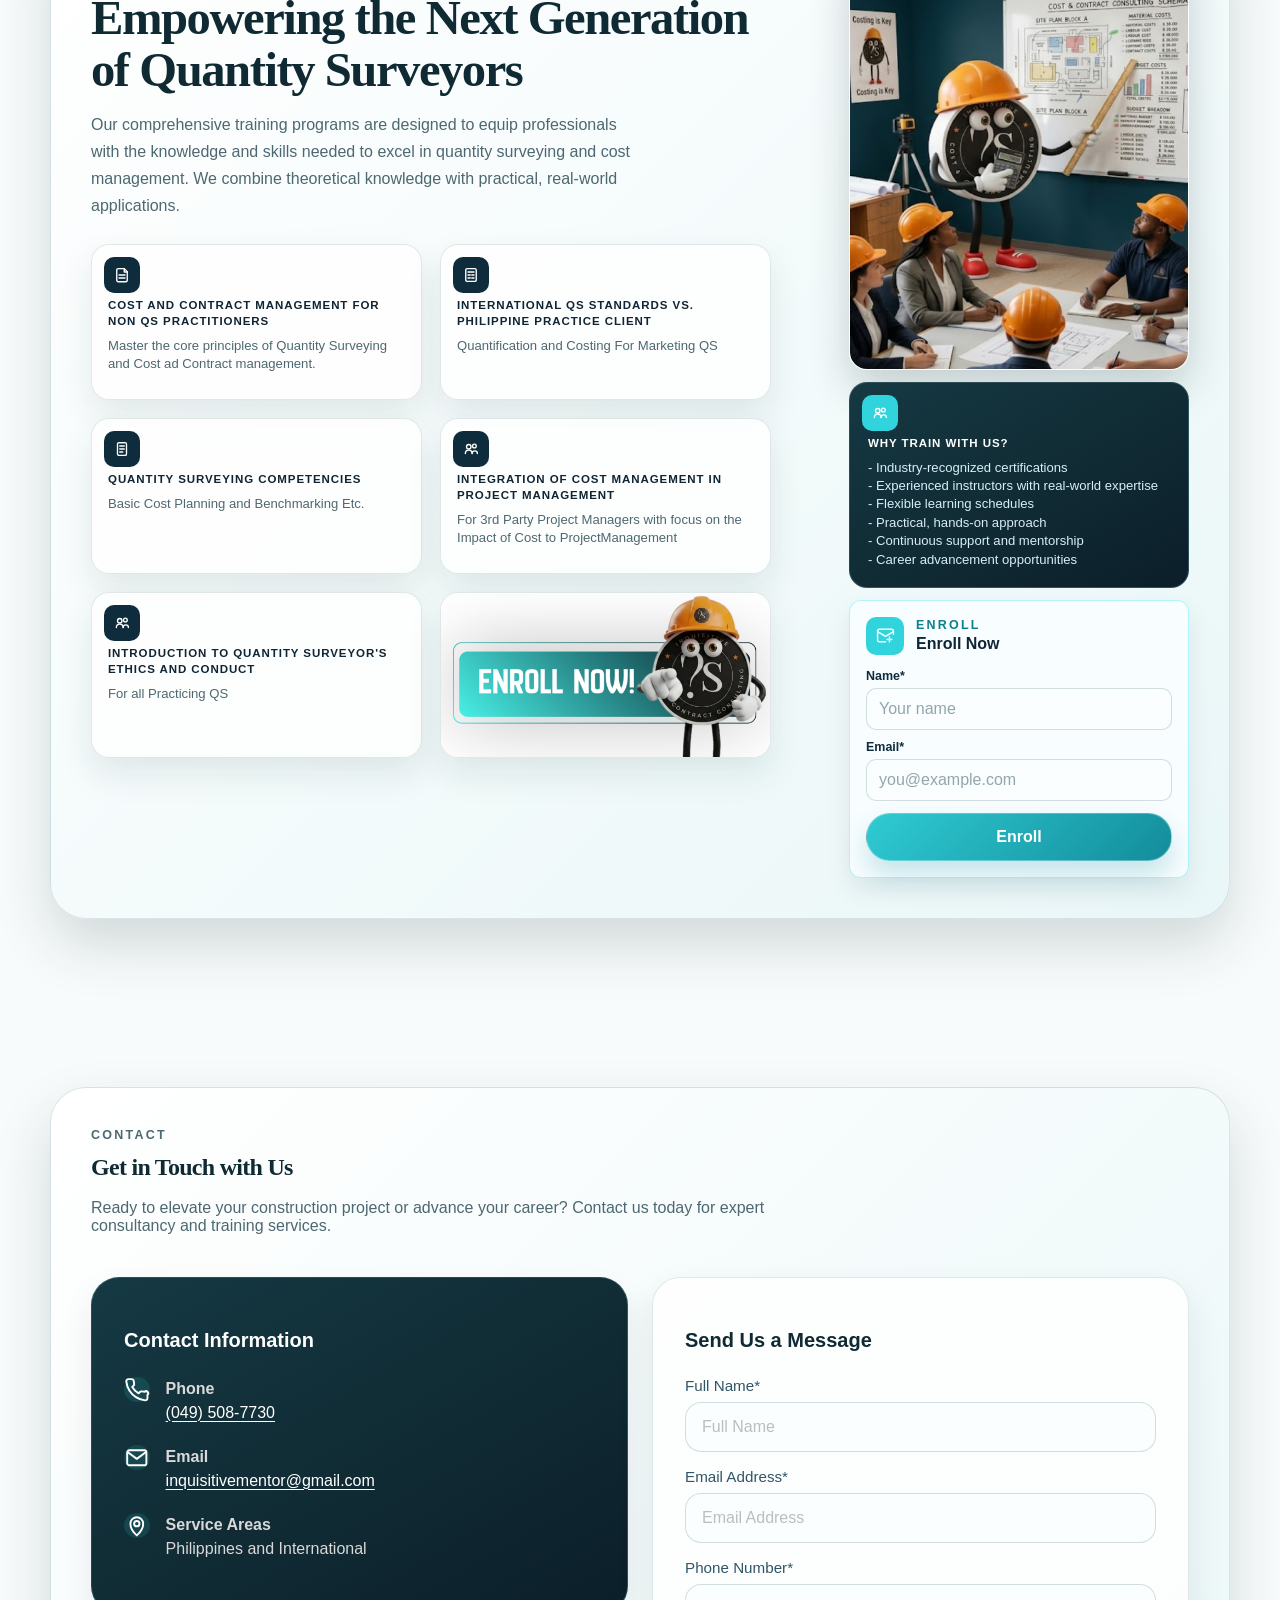
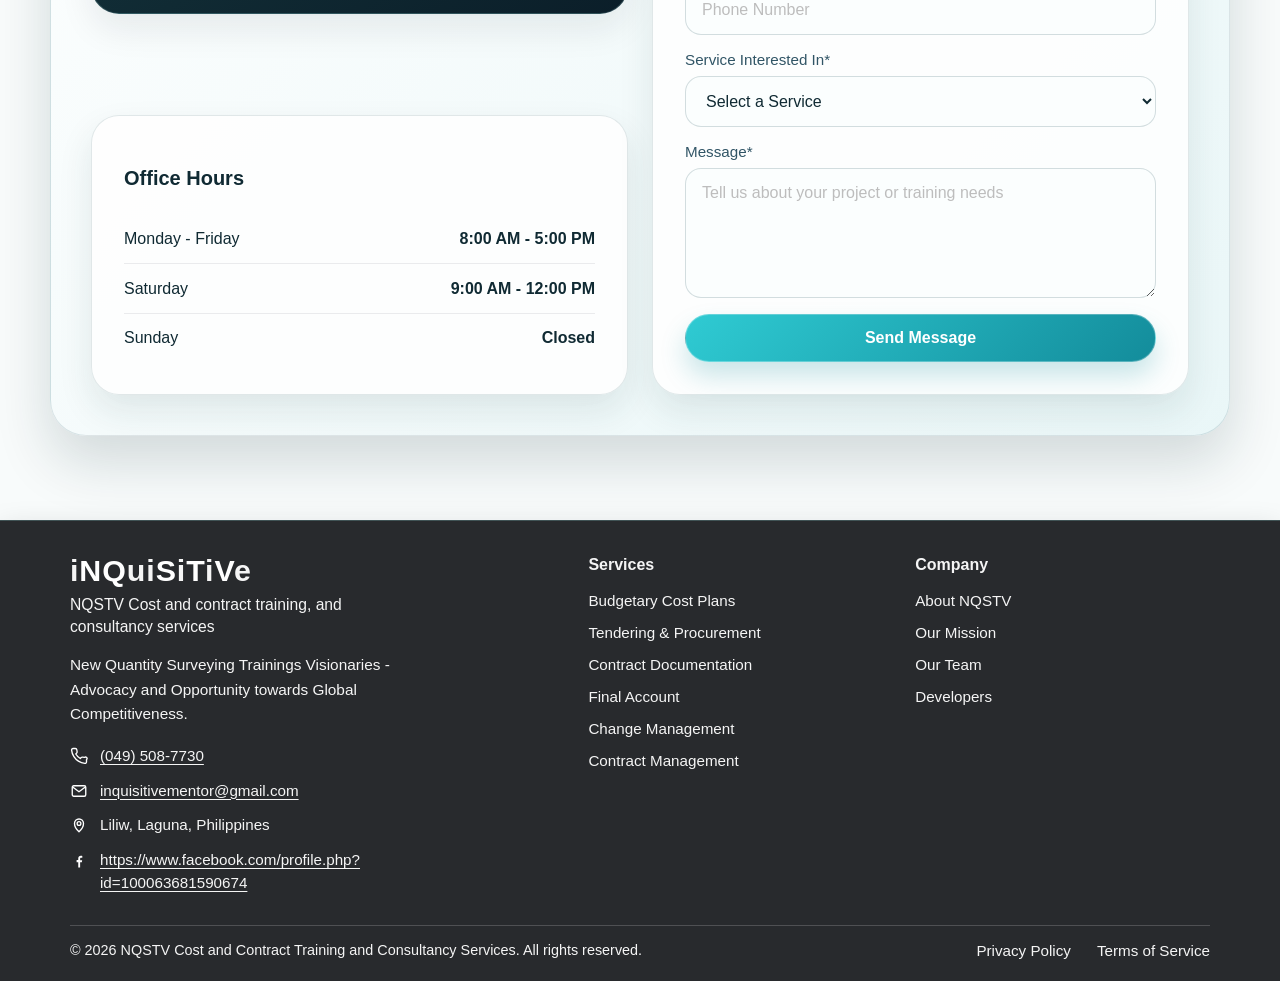
==== commit 14a0bd12: "Cookie Consent added" ====
--- a/index.html
+++ b/index.html
@@ -24,6 +24,7 @@
     
     <link rel="preload" as="image" href="images/nqstvc-hero.webp" type="image/webp" fetchpriority="high">
     <link rel="stylesheet" href="style.css">
+    <link rel="stylesheet" href="ui/css/cookie-consent.css">
     <title>Inquisitive - NQSTV Training & Consultancy</title>
     <meta name="description" content="NQSTV cost and Contract Training and Consultancy Services">
     <meta name="keywords" content="Training, Consultancy, NQSTV, Cost Management, Contract Training, Quality Surveying">
@@ -931,7 +932,8 @@
                                 <strong>Privacy Policy</strong>
                                 <p>
                                     We only use the contact details you submit to respond to inquiries,
-                                    coordinate services, and improve the website experience.
+                                    coordinate services, and improve the website experience. We also use
+                                    a small cookie to remember your cookie preference.
                                 </p>
                             </div>
                         </div>
@@ -988,6 +990,7 @@
         </div>
     </div>
 
+    <script src="ui/js/cookie-consent.js" defer></script>
     <script src="ui/js/crisp-loader.js" defer></script>
     <script src="ui/vendor/email.min.js" defer></script>
     <script src="contex.js?v=20260513-hero-video-load" defer></script>
--- a/ui/css/cookie-consent.css
+++ b/ui/css/cookie-consent.css
@@ -0,0 +1,97 @@
+.cookie-consent {
+    position: fixed;
+    right: clamp(16px, 4vw, 32px);
+    bottom: clamp(16px, 4vw, 32px);
+    z-index: 10000;
+    display: flex;
+    align-items: center;
+    gap: 18px;
+    width: min(640px, calc(100vw - 32px));
+    padding: 18px;
+    color: #f8fcfc;
+    background: rgba(20, 34, 38, 0.96);
+    border: 1px solid rgba(124, 232, 234, 0.28);
+    border-radius: 8px;
+    box-shadow: 0 22px 54px rgba(3, 18, 23, 0.32);
+    opacity: 1;
+    transform: translateY(0);
+    transition: opacity 0.22s ease, transform 0.22s ease;
+}
+
+.cookie-consent--closing {
+    opacity: 0;
+    transform: translateY(12px);
+}
+
+.cookie-consent__copy {
+    flex: 1 1 auto;
+    min-width: 0;
+}
+
+.cookie-consent__copy strong {
+    display: block;
+    margin-bottom: 5px;
+    font-size: 0.96rem;
+    line-height: 1.3;
+}
+
+.cookie-consent__copy p {
+    margin: 0;
+    color: #d9eeee;
+    font-size: 0.9rem;
+    line-height: 1.55;
+}
+
+.cookie-consent__actions {
+    display: flex;
+    flex: 0 0 auto;
+    gap: 10px;
+}
+
+.cookie-consent__button {
+    min-height: 42px;
+    padding: 0 18px;
+    color: #0e2226;
+    font: inherit;
+    font-weight: 700;
+    background: #7ce8ea;
+    border: 1px solid #7ce8ea;
+    border-radius: 8px;
+    cursor: pointer;
+    transition: background-color 0.2s ease, border-color 0.2s ease, transform 0.2s ease;
+}
+
+.cookie-consent__button:hover {
+    background: #9ff5f6;
+    border-color: #9ff5f6;
+    transform: translateY(-1px);
+}
+
+.cookie-consent__button--ghost {
+    color: #f8fcfc;
+    background: transparent;
+    border-color: rgba(248, 252, 252, 0.34);
+}
+
+.cookie-consent__button--ghost:hover {
+    color: #0e2226;
+}
+
+@media (max-width: 640px) {
+    .cookie-consent {
+        left: 16px;
+        right: 16px;
+        bottom: 16px;
+        flex-direction: column;
+        align-items: stretch;
+        width: auto;
+    }
+
+    .cookie-consent__actions {
+        width: 100%;
+    }
+
+    .cookie-consent__button {
+        flex: 1 1 0;
+    }
+}
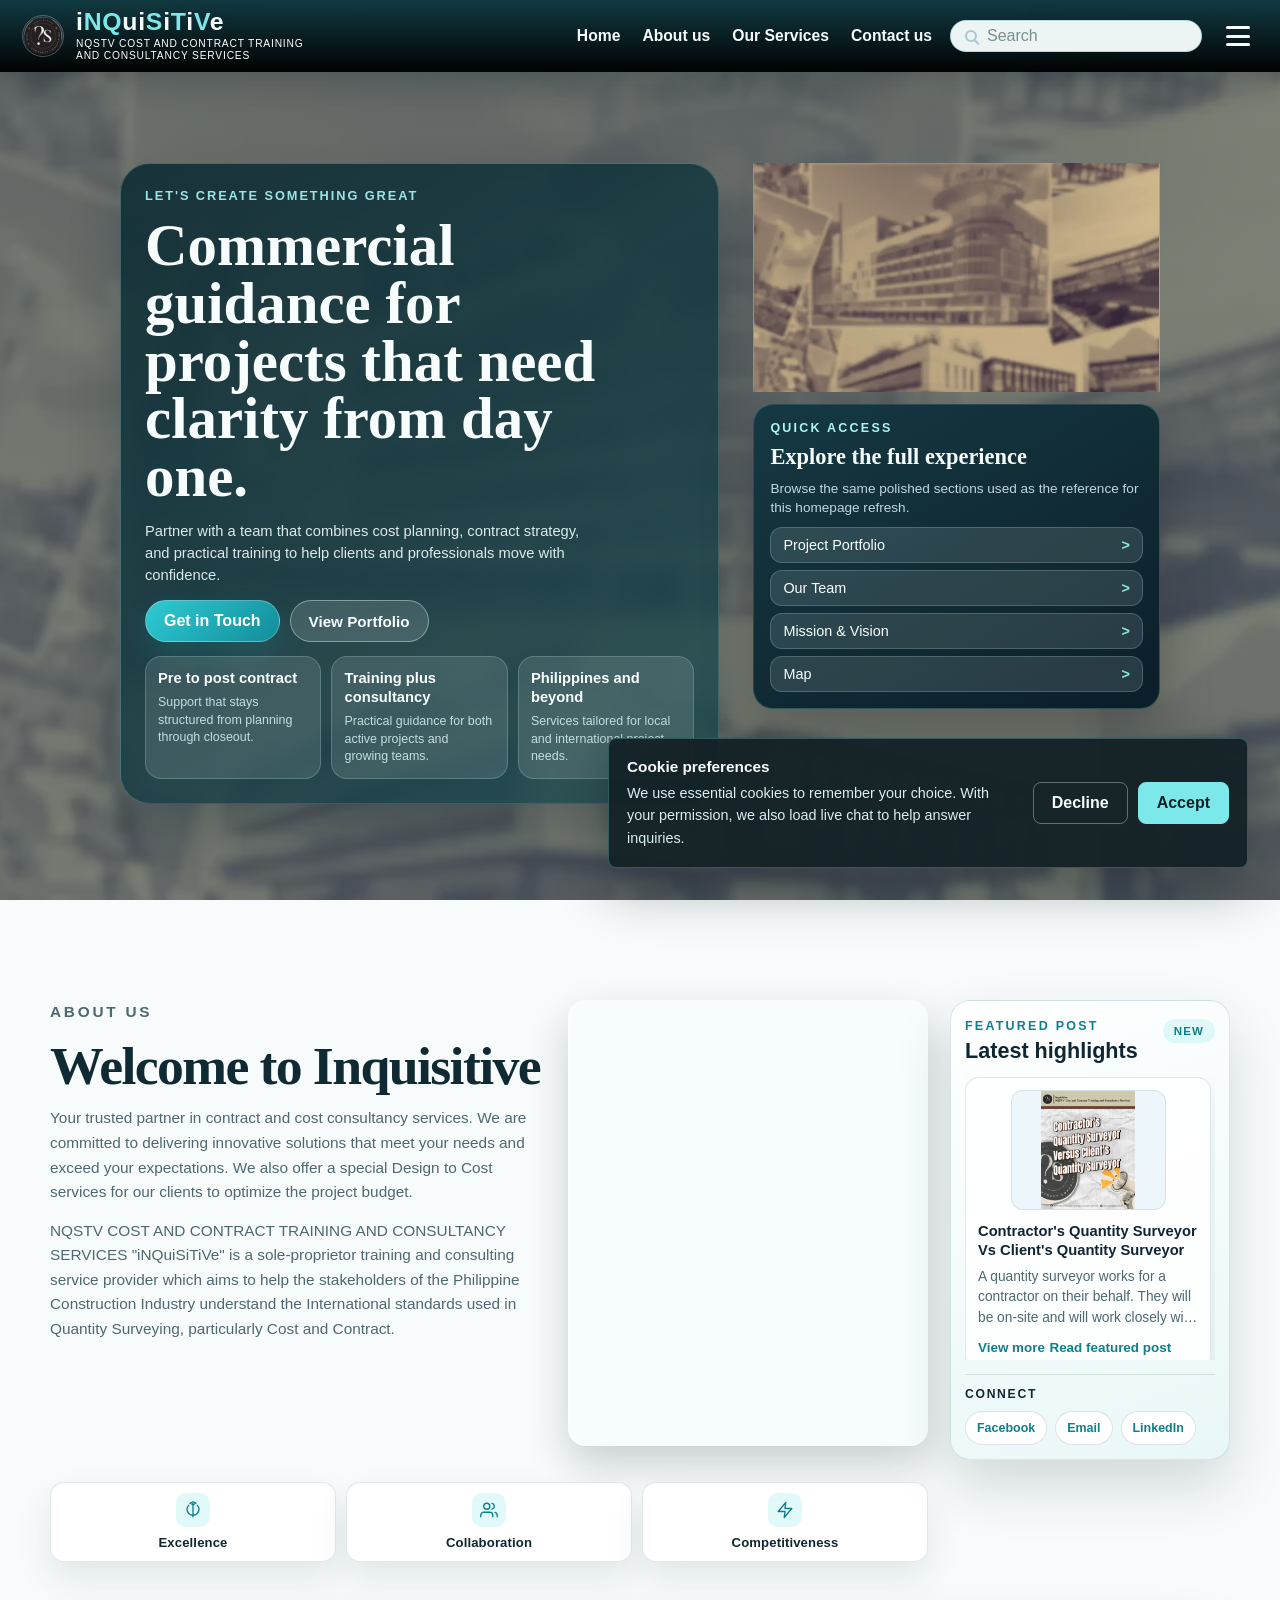
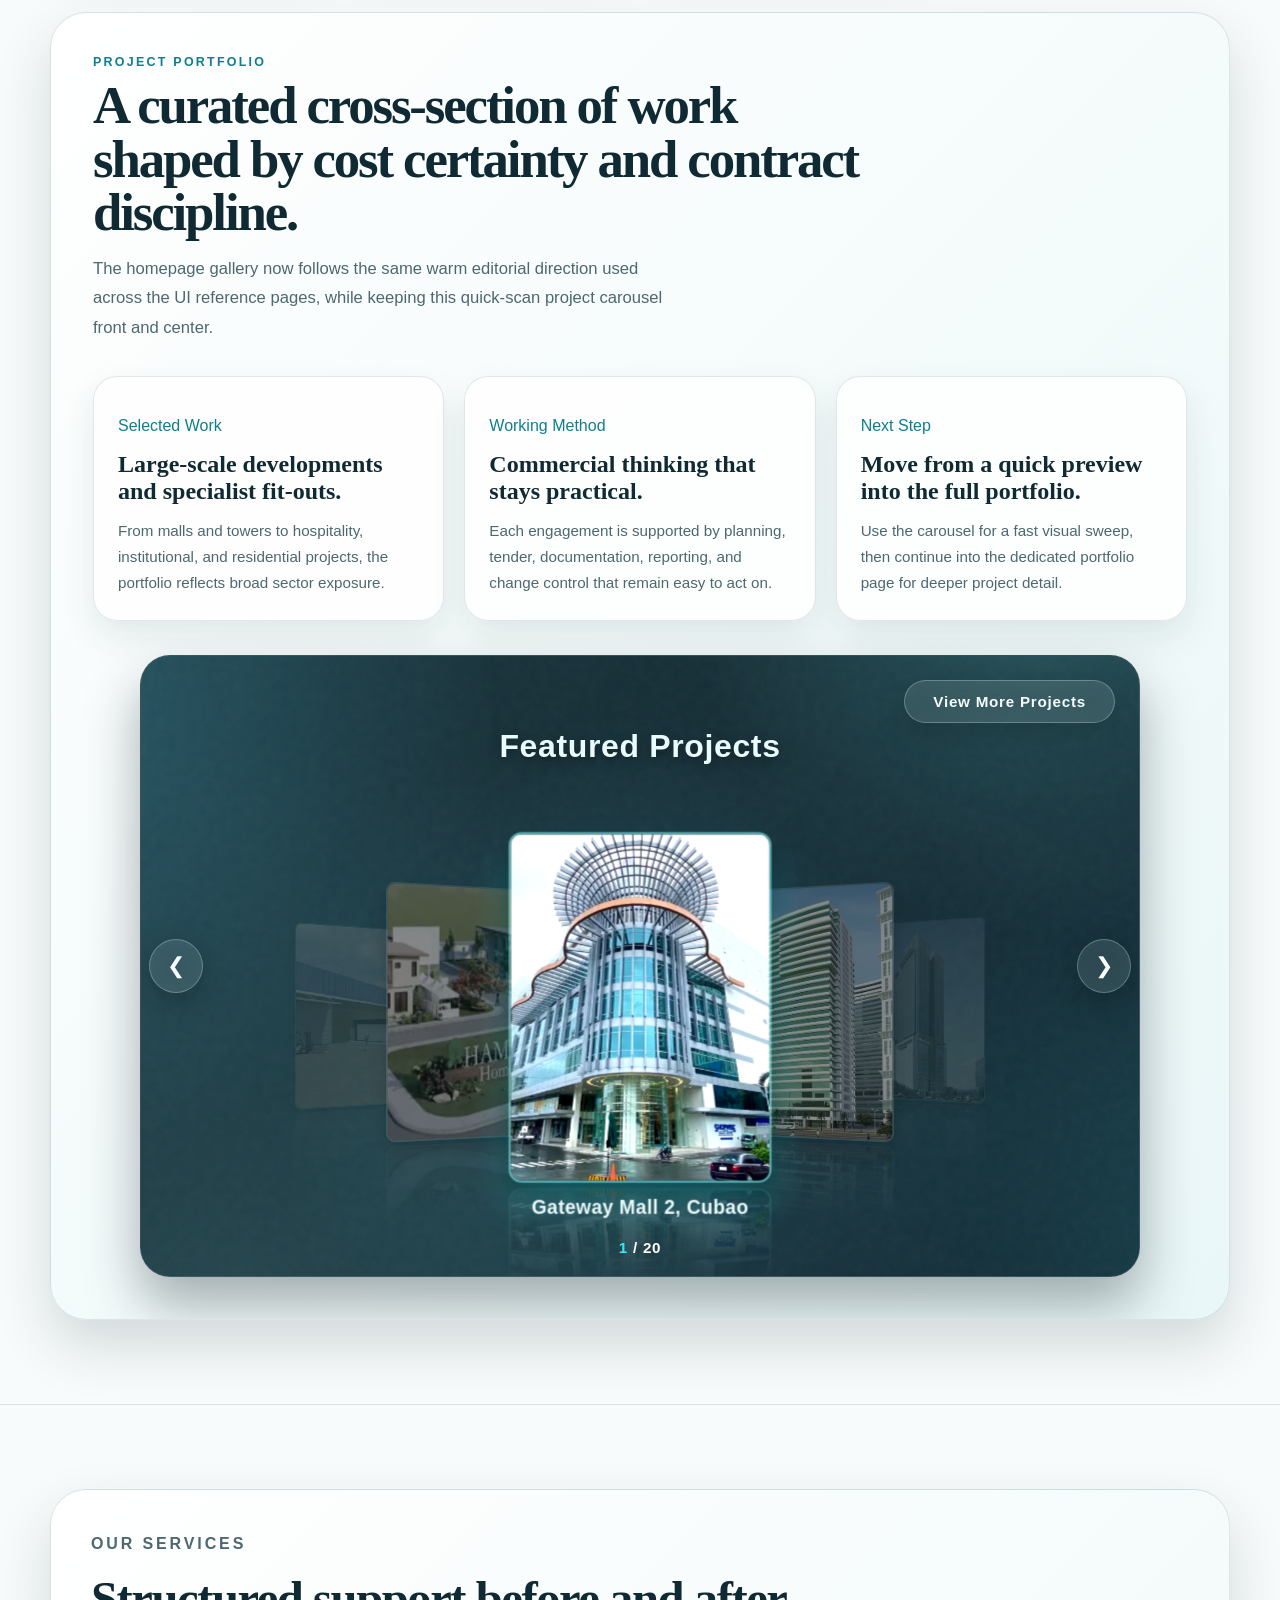
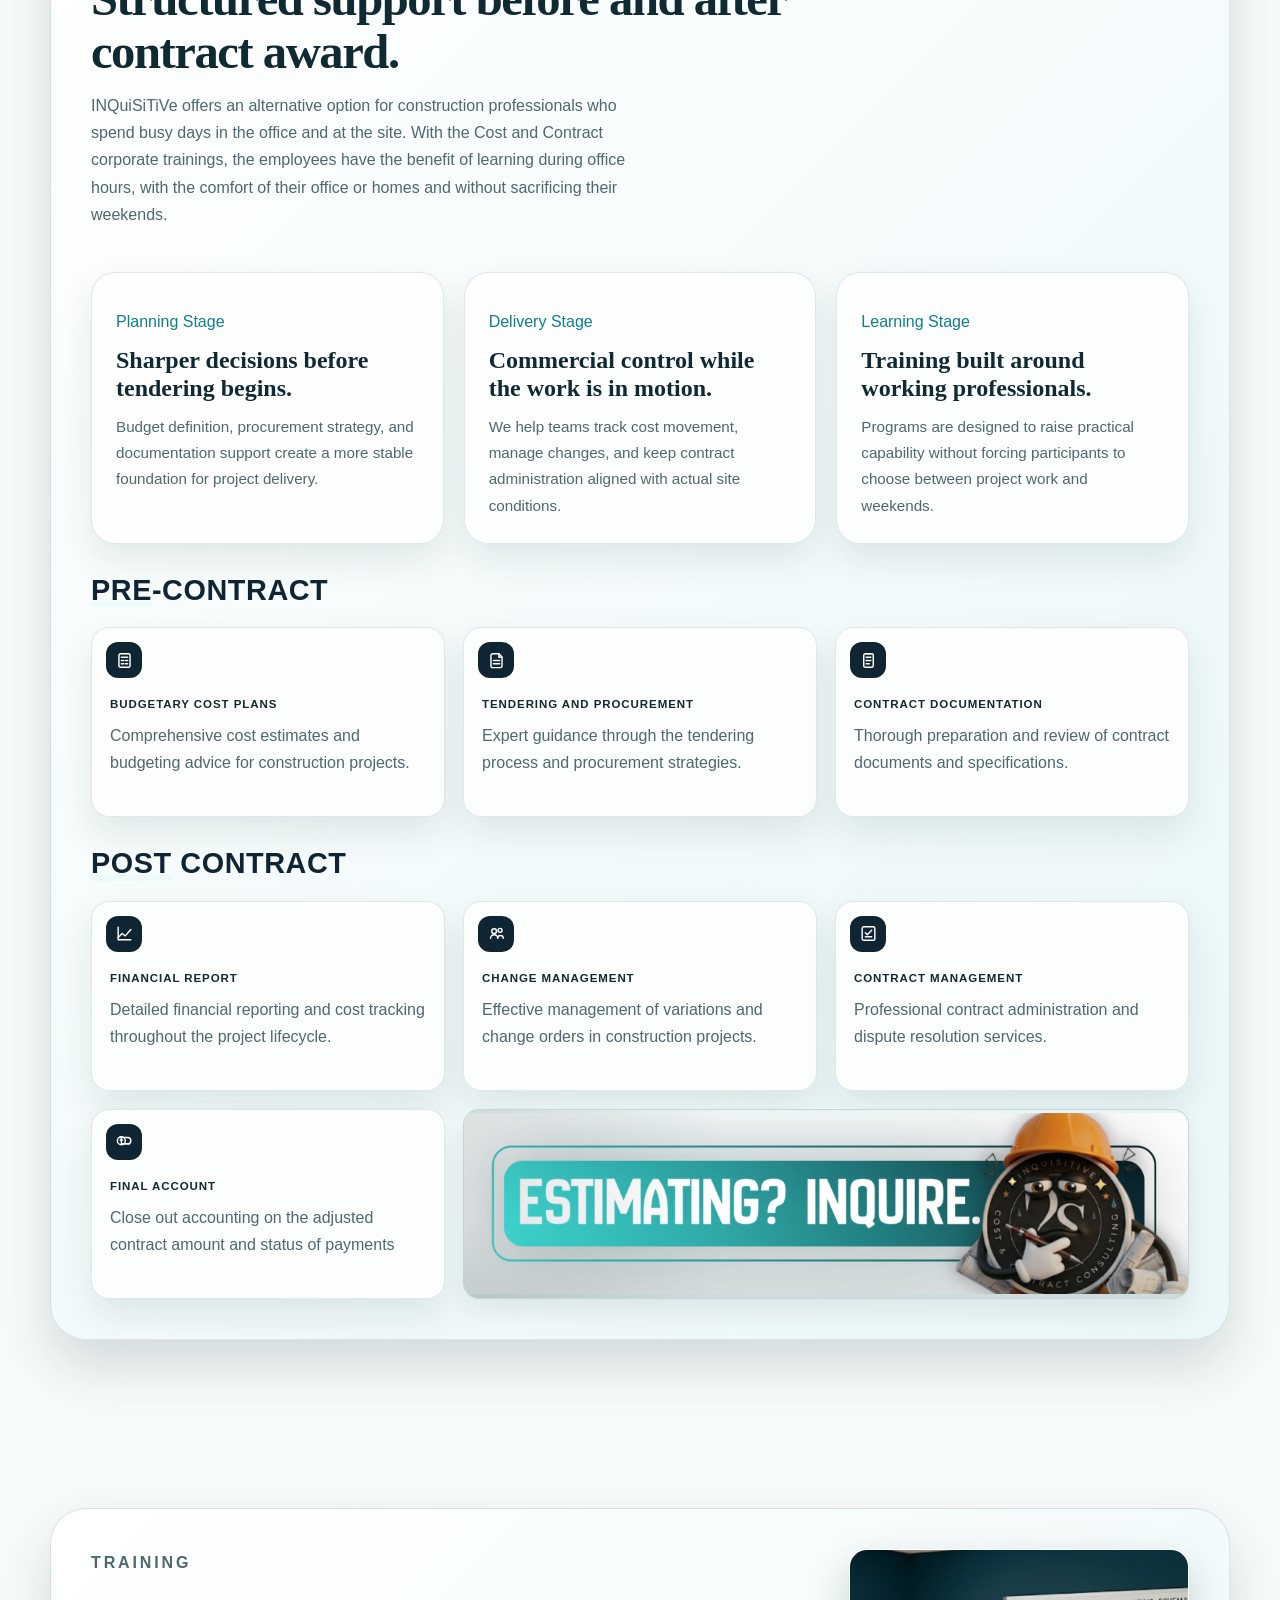
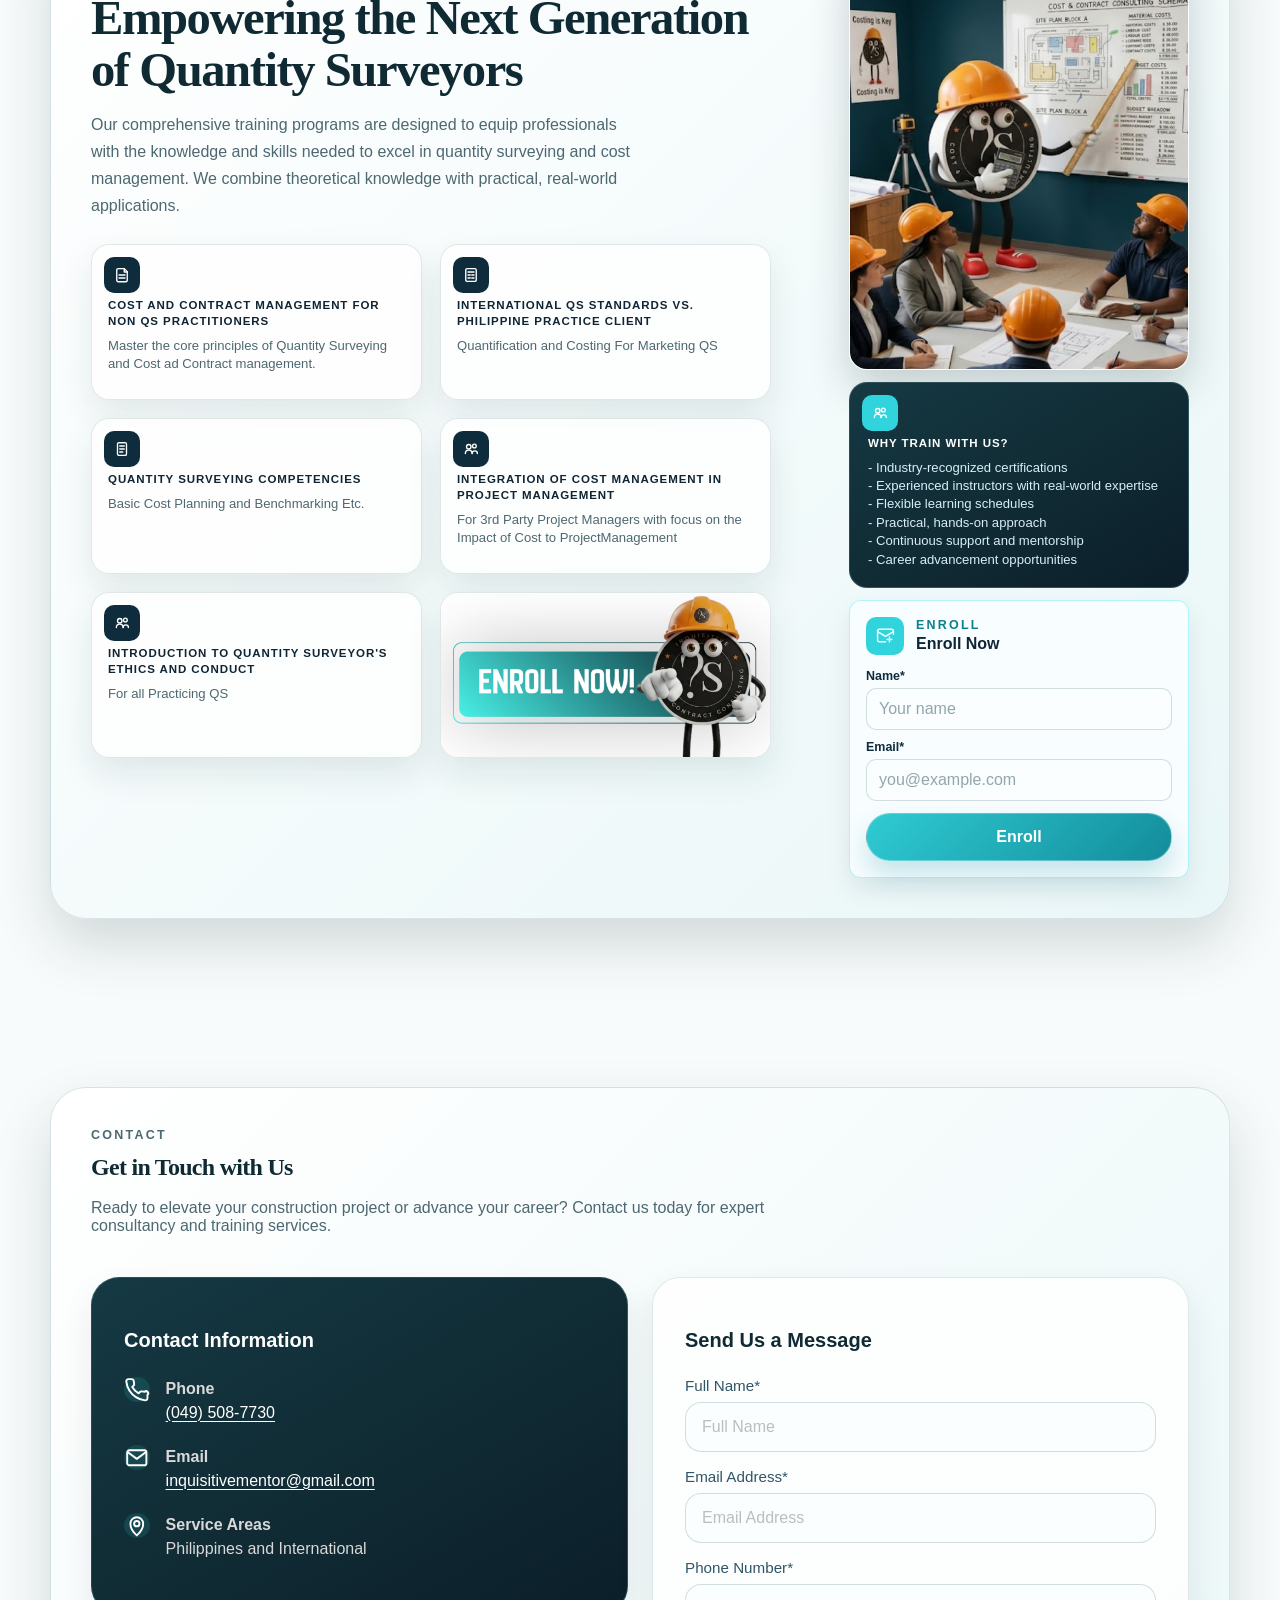
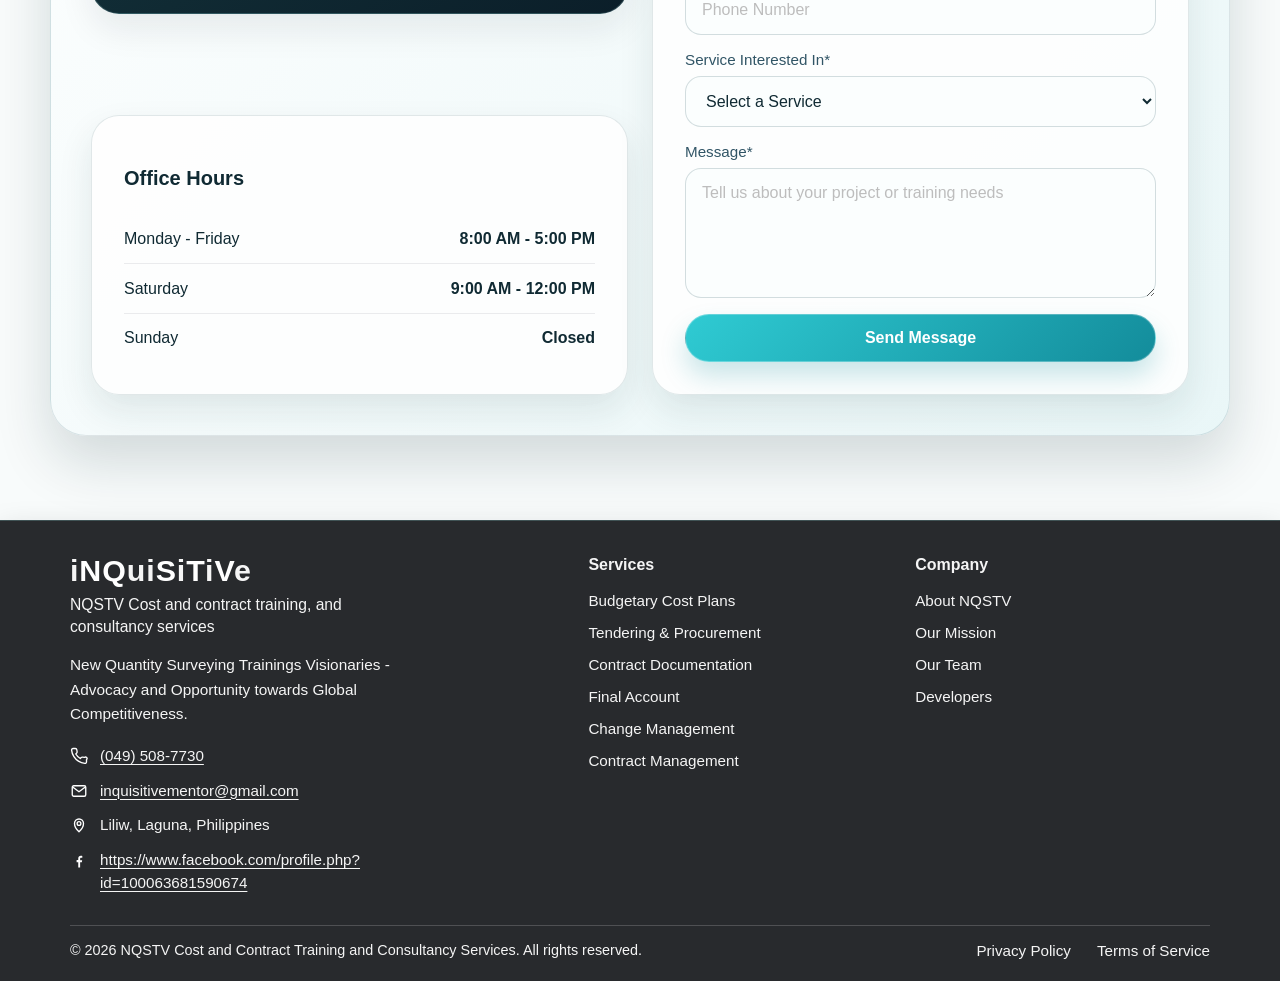
==== commit 1e11b41d: "Optimized carousel" ====
--- a/index.html
+++ b/index.html
@@ -23,7 +23,7 @@
     <meta name="twitter:image" content="https://nqstv-team-dev.github.io/NQSTV/images/welcome.webp">
     
     <link rel="preload" as="image" href="images/nqstvc-hero.webp" type="image/webp" fetchpriority="high">
-    <link rel="stylesheet" href="style.css">
+    <link rel="stylesheet" href="style.css?v=20260515-carousel-perf">
     <link rel="stylesheet" href="ui/css/cookie-consent.css">
     <title>Inquisitive - NQSTV Training & Consultancy</title>
     <meta name="description" content="NQSTV cost and Contract Training and Consultancy Services">
@@ -993,7 +993,7 @@
     <script src="ui/js/cookie-consent.js" defer></script>
     <script src="ui/js/crisp-loader.js" defer></script>
     <script src="ui/vendor/email.min.js" defer></script>
-    <script src="contex.js?v=20260513-hero-video-load" defer></script>
+    <script src="contex.js?v=20260515-carousel-perf" defer></script>
     <script src="ui/js/search.js" defer></script>
     <script src="ui/vendor/particles.min.js" defer></script>
     <script src="ui/js/particle.js" defer></script>
--- a/style.css
+++ b/style.css
@@ -5328,6 +5328,93 @@
     color: #ffffff;
 }
 
+/* Carousel performance tuning */
+.project-carousel {
+    contain: layout paint;
+}
+
+.carousel-slide {
+    backface-visibility: hidden;
+    transition: transform 0.42s cubic-bezier(0.25, 1, 0.5, 1), opacity 0.32s ease;
+    will-change: transform, opacity;
+}
+
+.carousel-slide.prev,
+.carousel-slide.next,
+.carousel-slide.prev-outer,
+.carousel-slide.next-outer,
+.carousel-slide.active {
+    filter: none;
+}
+
+.carousel-slide img {
+    backface-visibility: hidden;
+    transition: transform 0.32s ease, border-color 0.24s ease, box-shadow 0.24s ease;
+}
+
+.project-name {
+    transition: transform 0.32s ease, opacity 0.24s ease;
+}
+
+@media (hover: none), (max-width: 768px), (prefers-reduced-motion: reduce) {
+    .project-carousel {
+        -webkit-backdrop-filter: none;
+        backdrop-filter: none;
+        box-shadow: 0 18px 34px rgba(5, 22, 28, 0.26);
+    }
+
+    .project-carousel::after {
+        animation: none;
+        filter: none;
+        opacity: 0.26;
+        transform: none;
+    }
+
+    .carousel-slide.prev-outer,
+    .carousel-slide.next-outer {
+        display: none !important;
+    }
+
+    .carousel-container {
+        perspective: none;
+        transform-style: flat;
+    }
+
+    .carousel-slide.prev,
+    .carousel-slide.next {
+        opacity: 0.46;
+    }
+
+    .carousel-slide img,
+    .carousel-slide:not(.active) img,
+    .carousel-slide.active img {
+        -webkit-box-reflect: unset;
+        filter: none;
+        box-shadow: 0 8px 18px rgba(0, 0, 0, 0.24);
+    }
+
+    .carousel-slide img:hover,
+    .carousel-slide.active img:hover {
+        transform: none;
+    }
+
+    .carousel-button,
+    .view-more-link {
+        -webkit-backdrop-filter: none;
+        backdrop-filter: none;
+    }
+}
+
+@media (prefers-reduced-motion: reduce) {
+    .carousel-slide,
+    .carousel-slide img,
+    .project-name,
+    .carousel-button,
+    .view-more-link {
+        transition-duration: 0.01ms;
+    }
+}
+
 .site-footer,
 .site-footer p,
 .site-footer span,
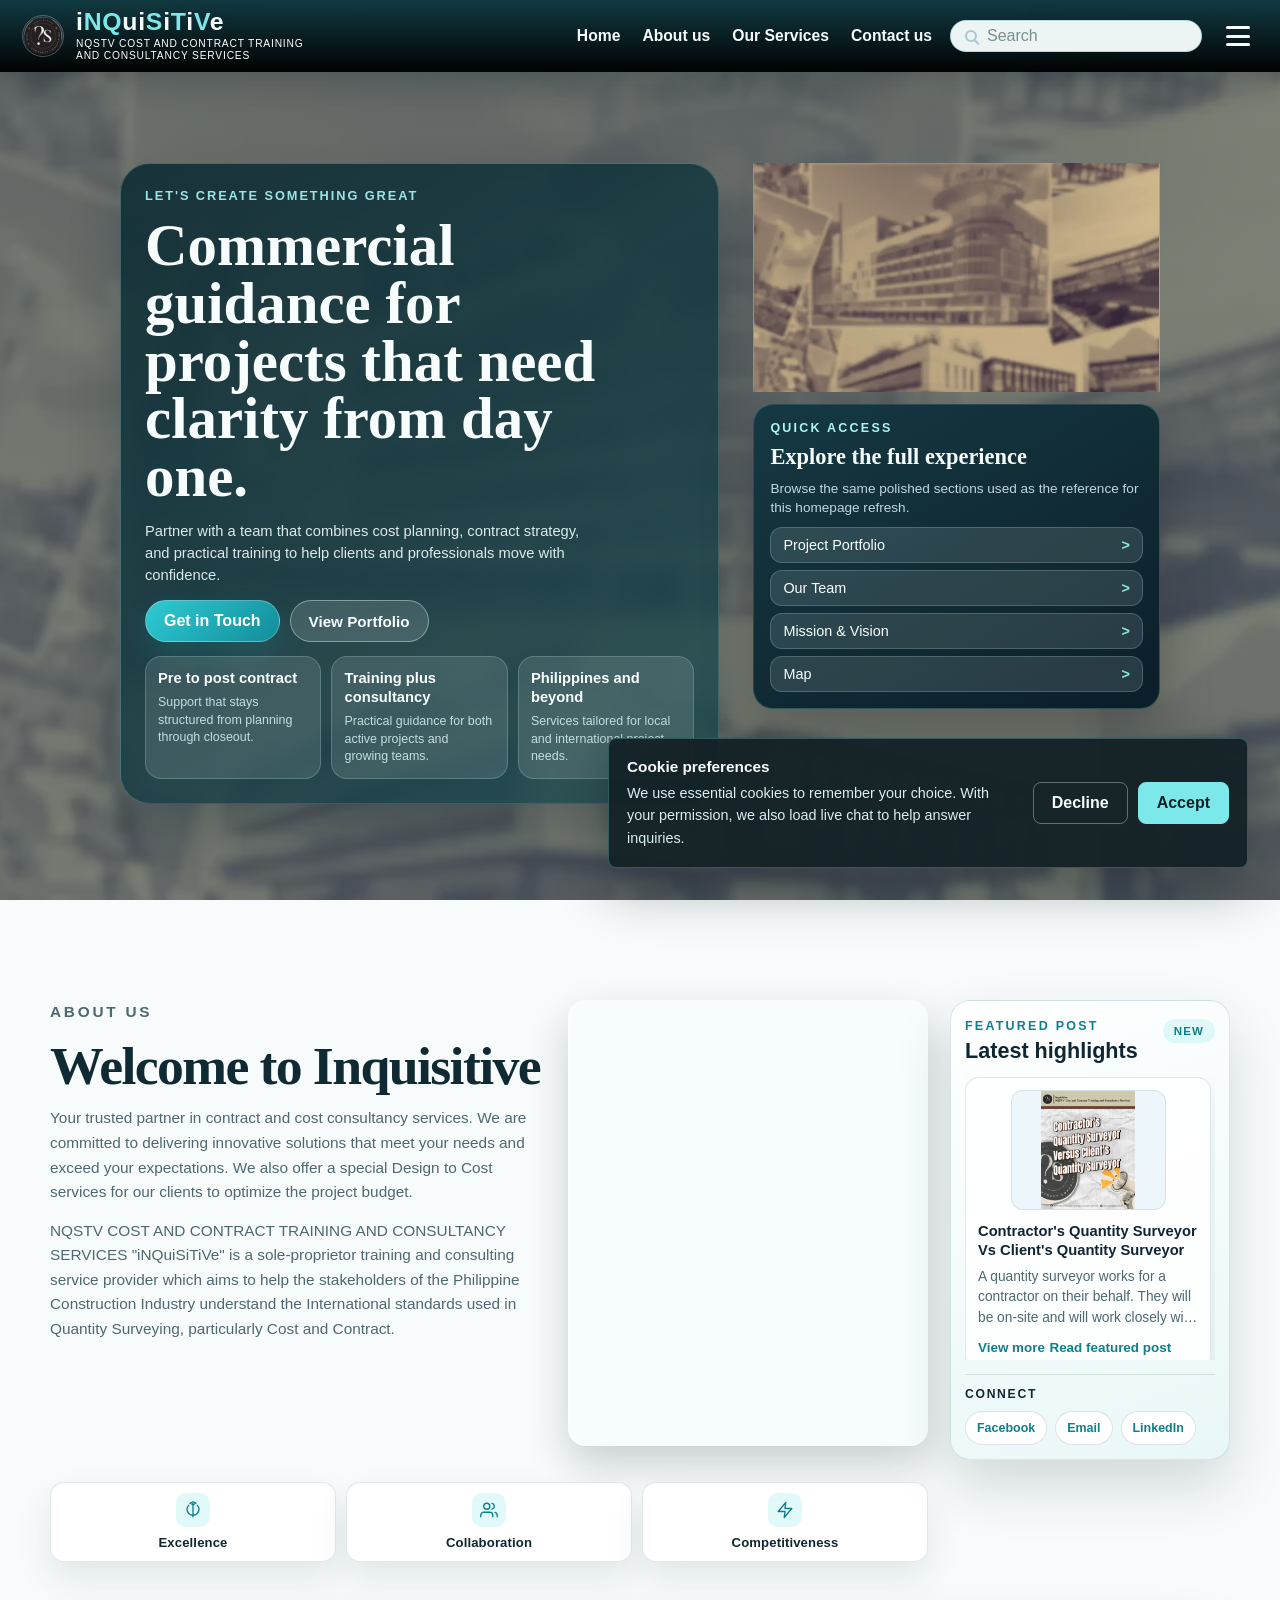
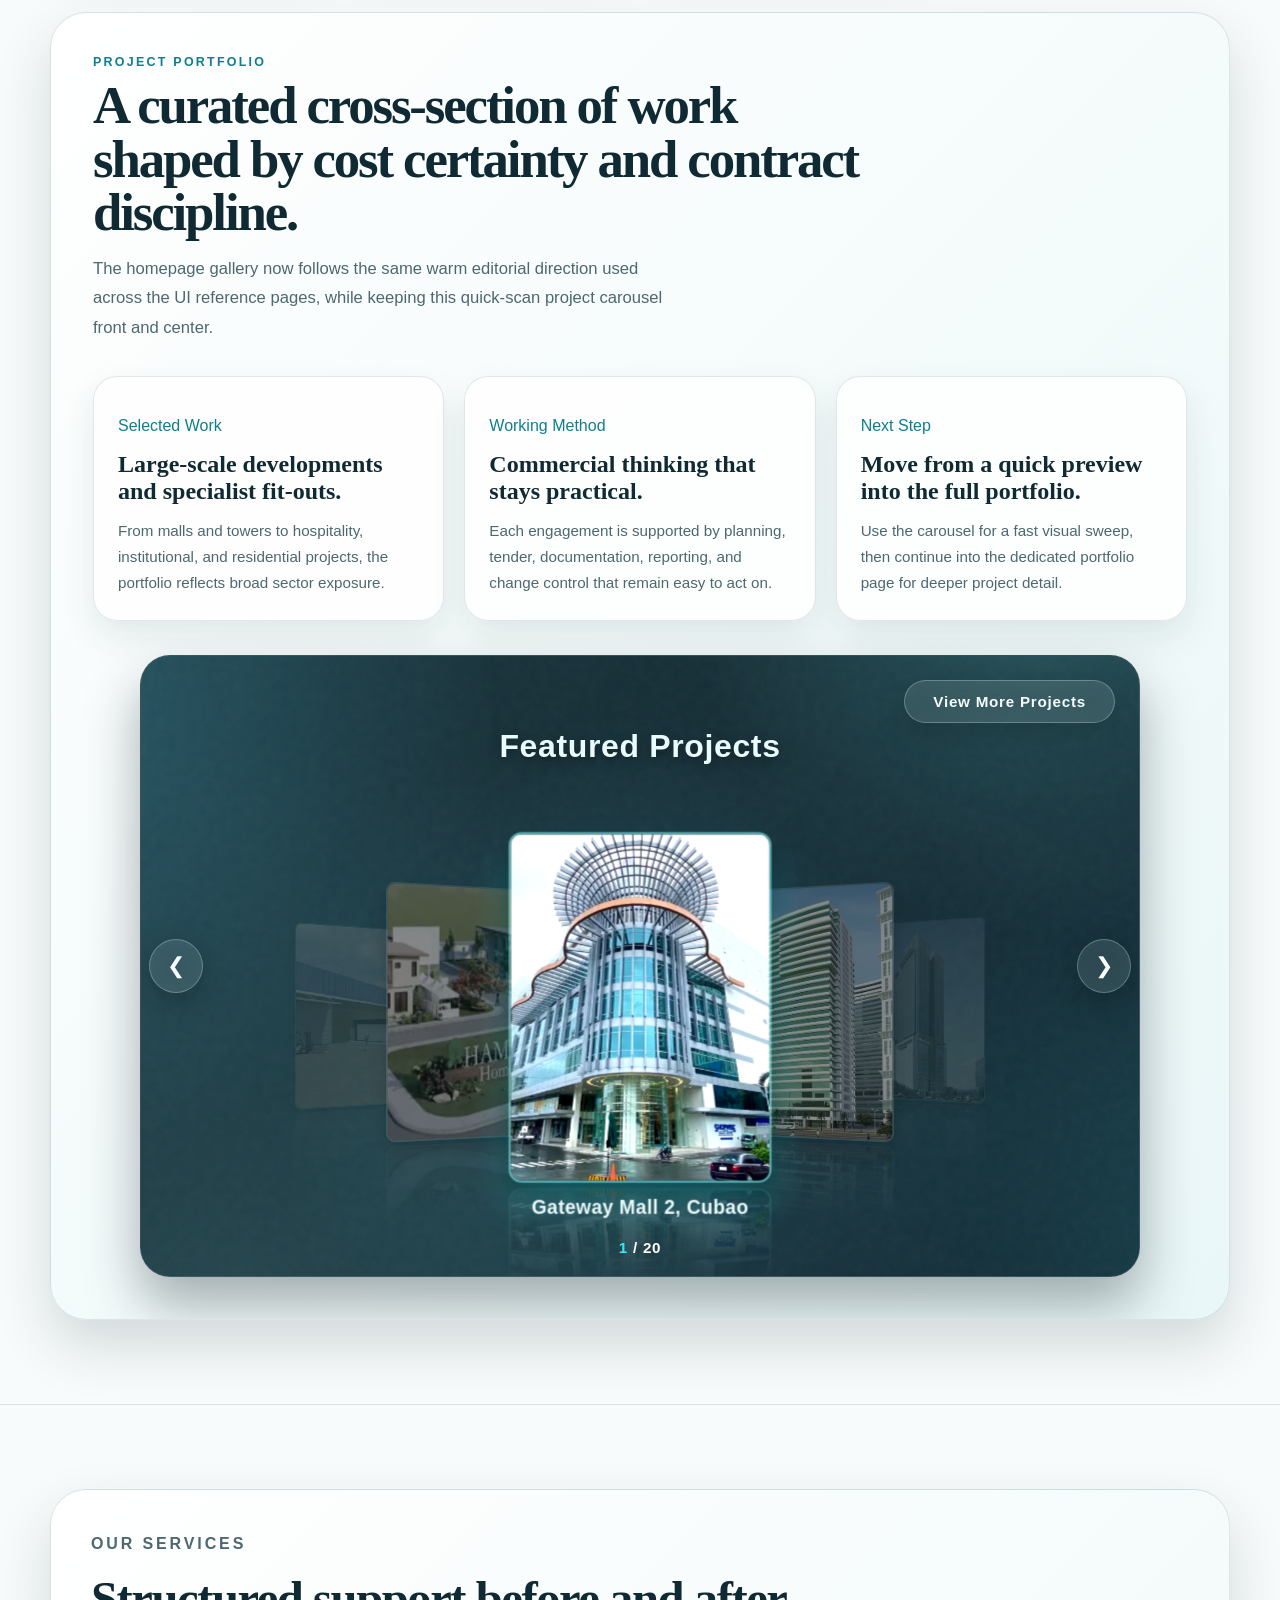
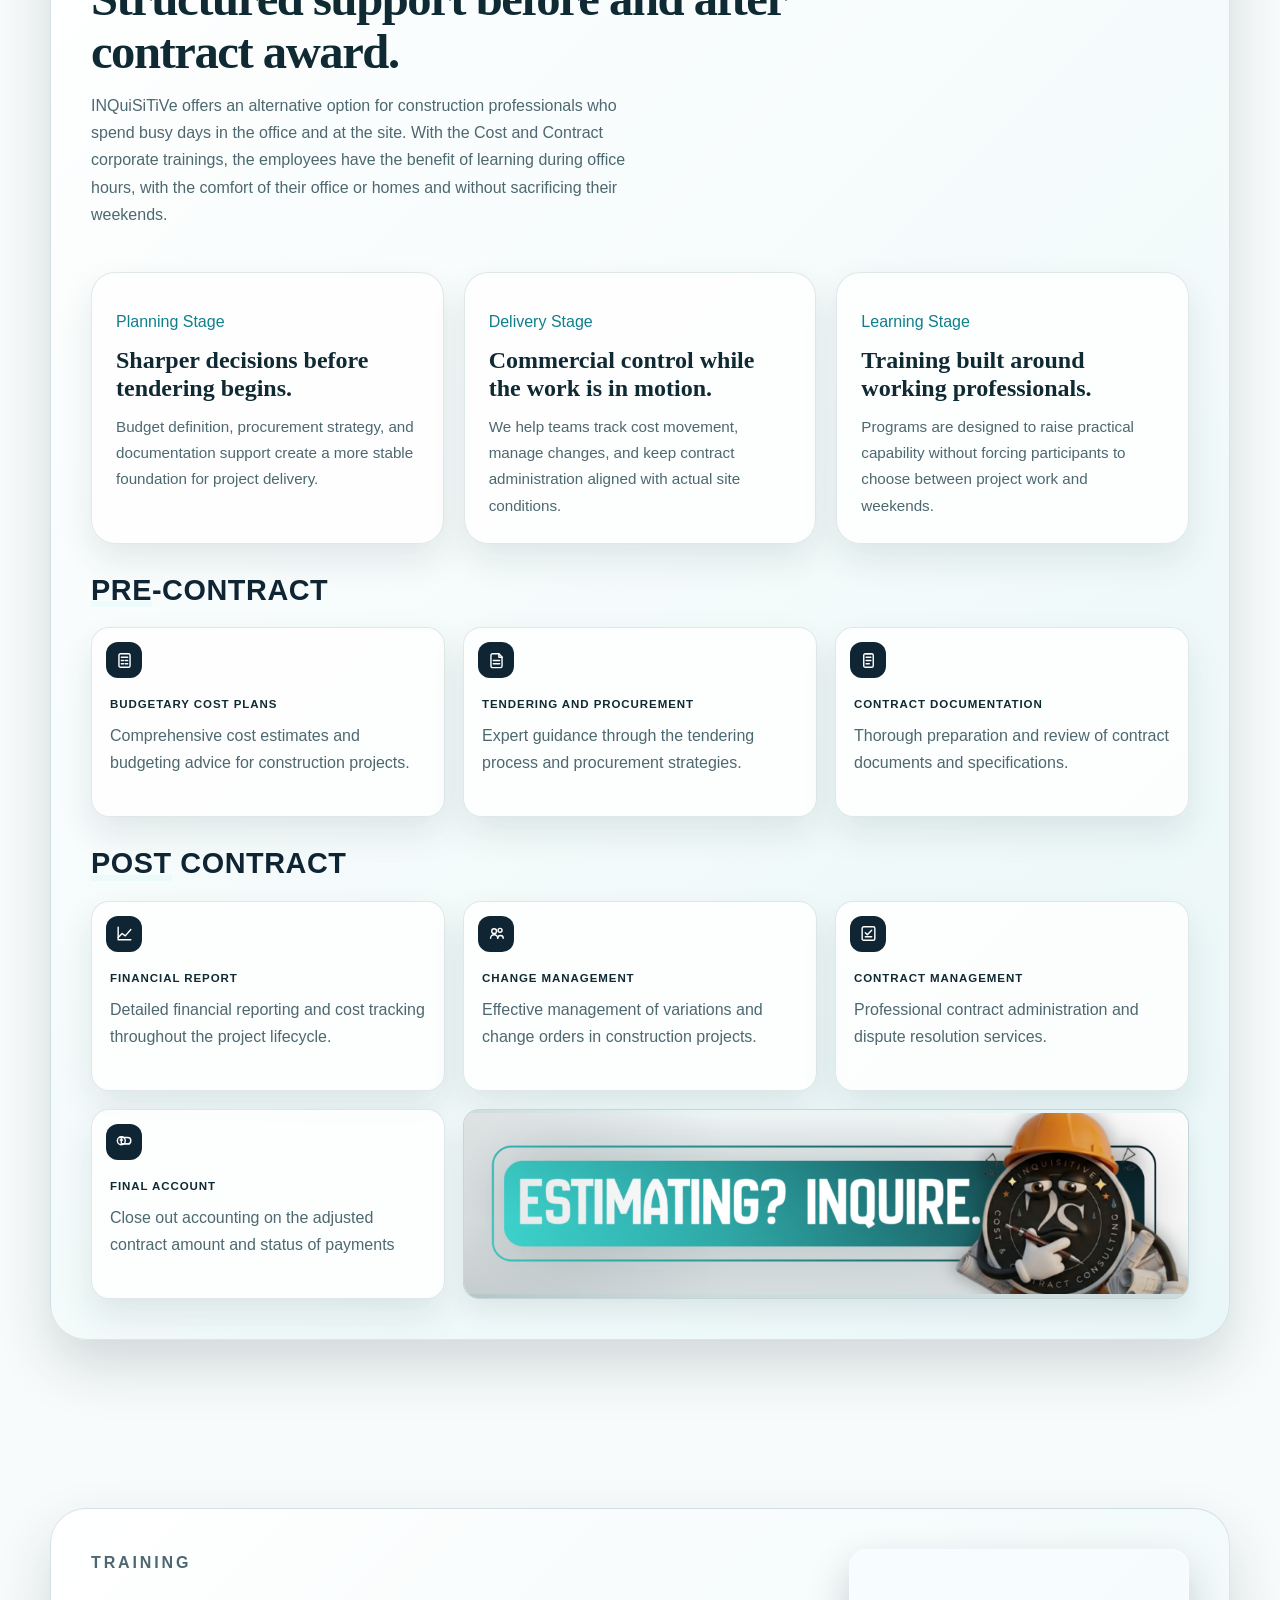
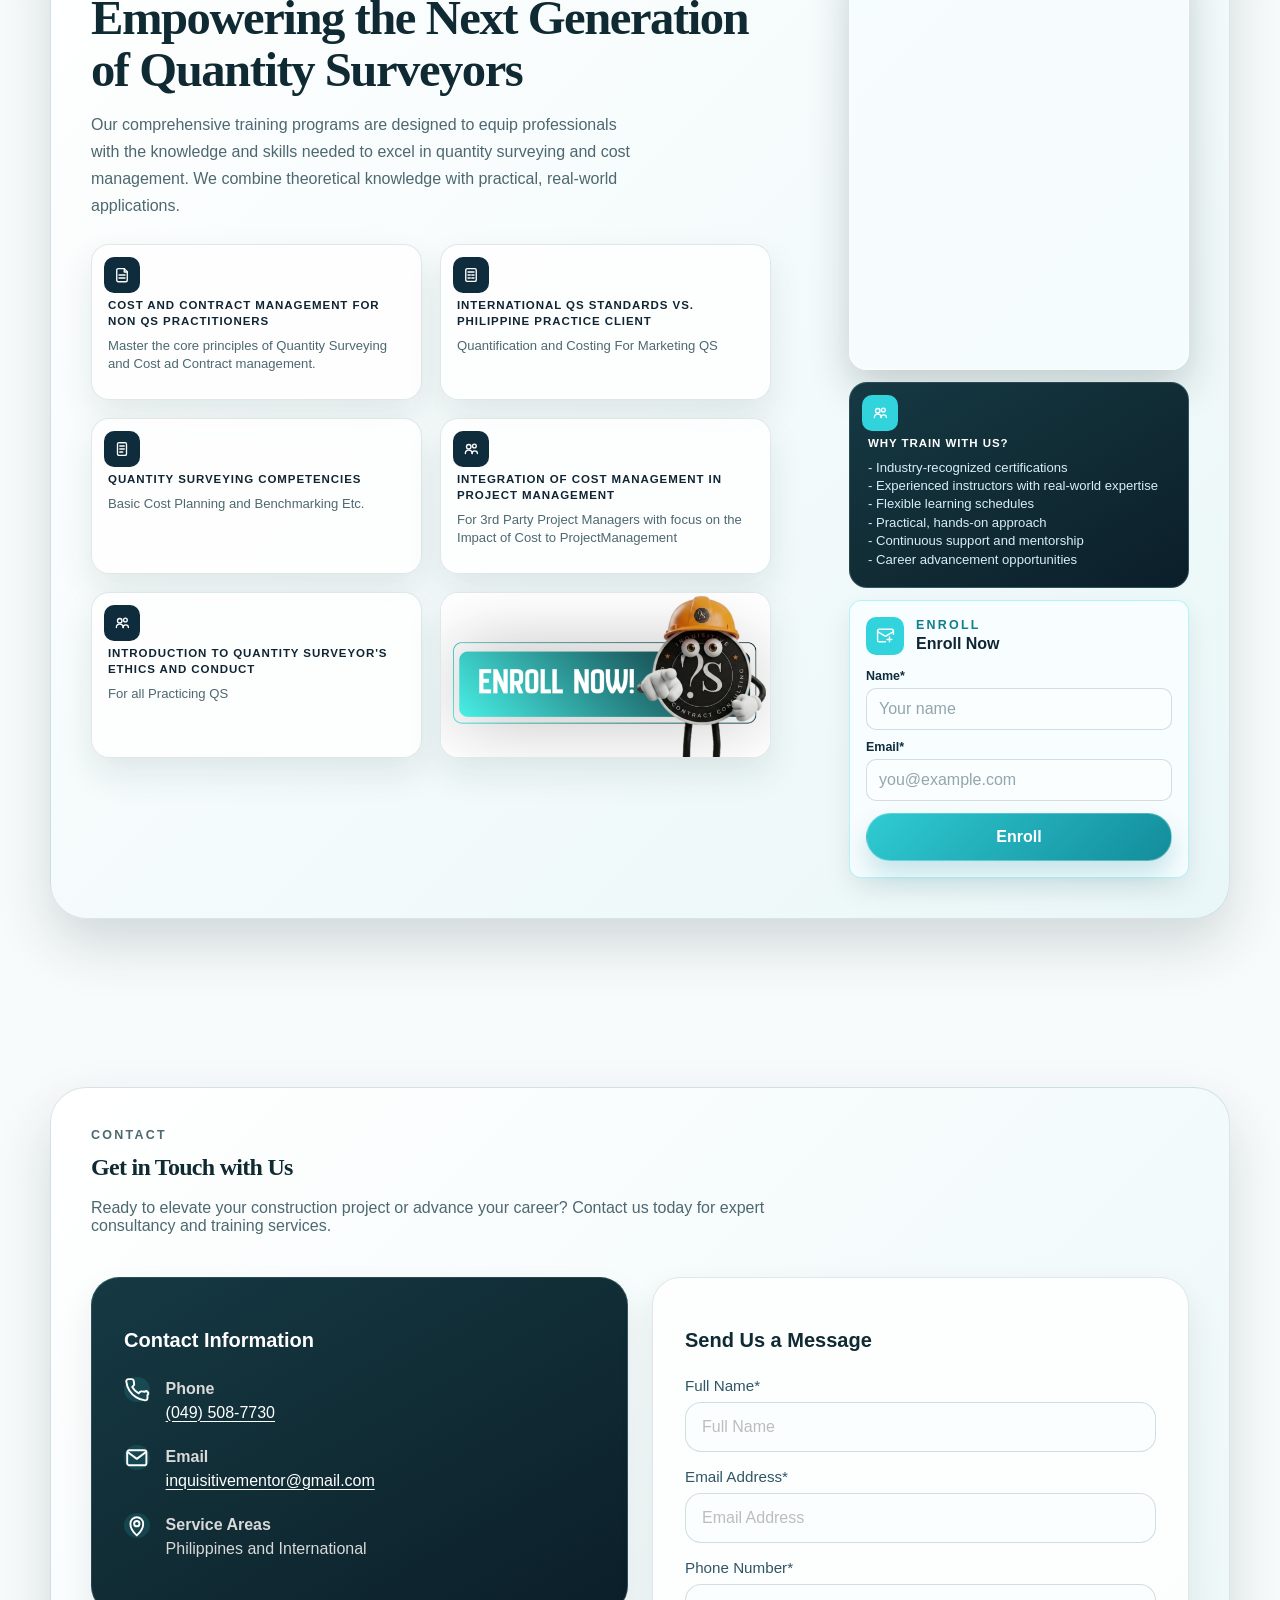
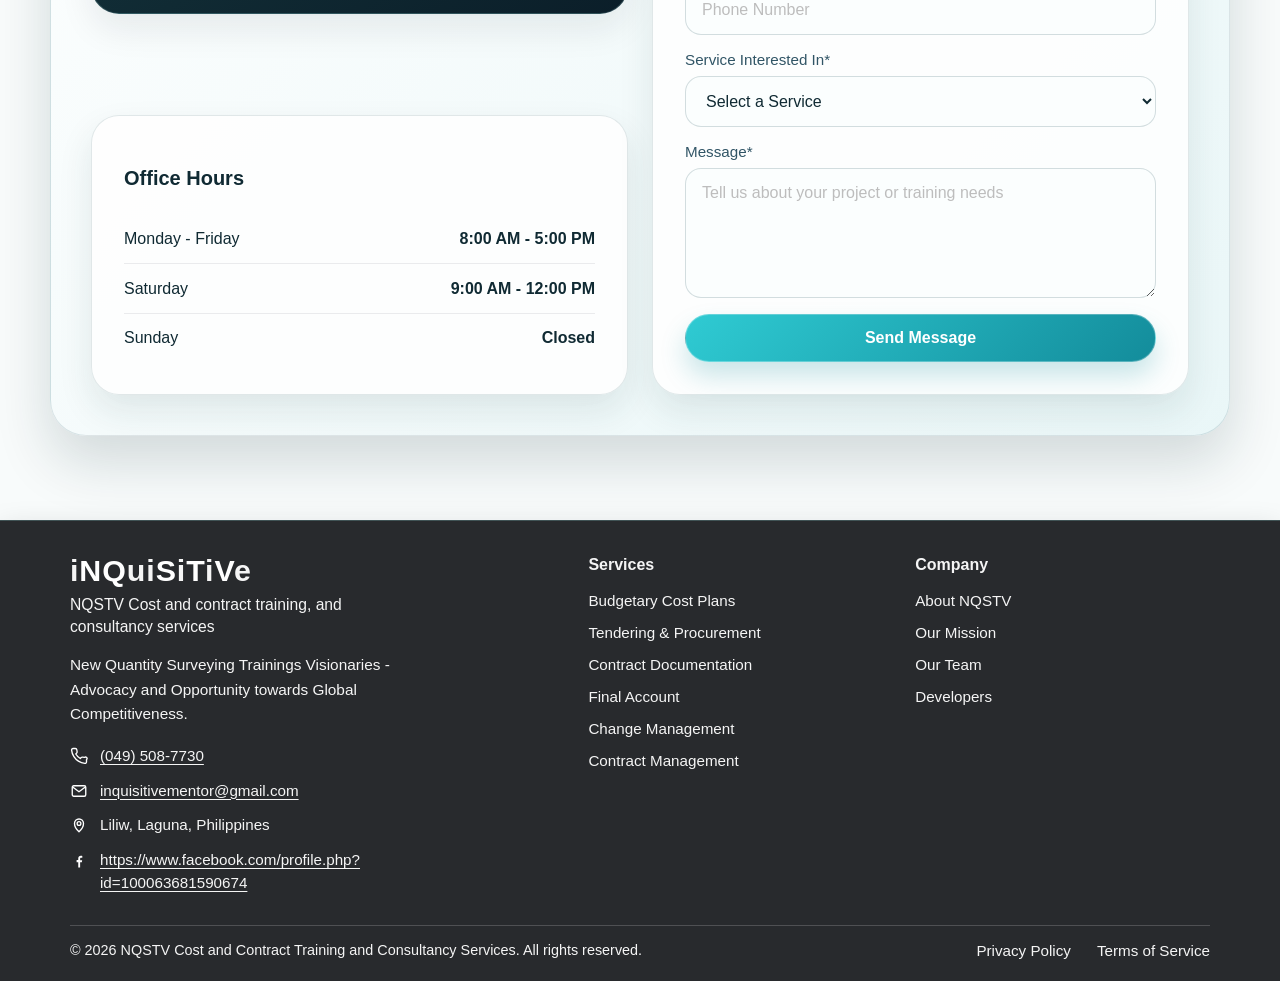
==== commit 7a386ecf: "Fixed pressed bug in latest highlight" ====
--- a/index.html
+++ b/index.html
@@ -206,7 +206,7 @@
                             </div>
 
                             <div class="featured-panel-scroll">
-                                <article class="featured-post-card featured-post-primary" data-post-url="ui/projectinfo.html" tabindex="0" role="link" aria-label="Open featured post: Contractor's Quantity Surveyor Vs Client's Quantity Surveyor">
+                                <article class="featured-post-card featured-post-primary">
                                     <button class="featured-post-image-button" type="button" data-full-image="post/post1-640.webp" data-image-alt="Contractor's Quantity Surveyor Vs Client's Quantity Surveyor featured image" aria-label="View featured image full size">
                                         <img src="post/post1-640.webp" alt="Contractor's Quantity Surveyor Vs Client's Quantity Surveyor featured image" width="640" height="800" loading="lazy" decoding="async">
                                     </button>
--- a/style.css
+++ b/style.css
@@ -1373,11 +1373,16 @@
     border: 1px solid rgba(38, 83, 87, 0.14);
     border-radius: 18px;
     background: rgba(255, 255, 255, 0.82);
+    transition: border-color 0.2s ease, box-shadow 0.2s ease, transform 0.2s ease;
+}
+
+.featured-post-card[data-post-url],
+.featured-post-card[data-preview-image] {
     cursor: pointer;
-    transition: border-color 0.2s ease, box-shadow 0.2s ease, transform 0.2s ease;
-}
-
-.featured-post-card:hover {
+}
+
+.featured-post-card[data-post-url]:hover,
+.featured-post-card[data-preview-image]:hover {
     border-color: rgba(8, 115, 122, 0.3);
     box-shadow: 0 12px 24px rgba(8, 30, 34, 0.08);
     transform: translateY(-1px);
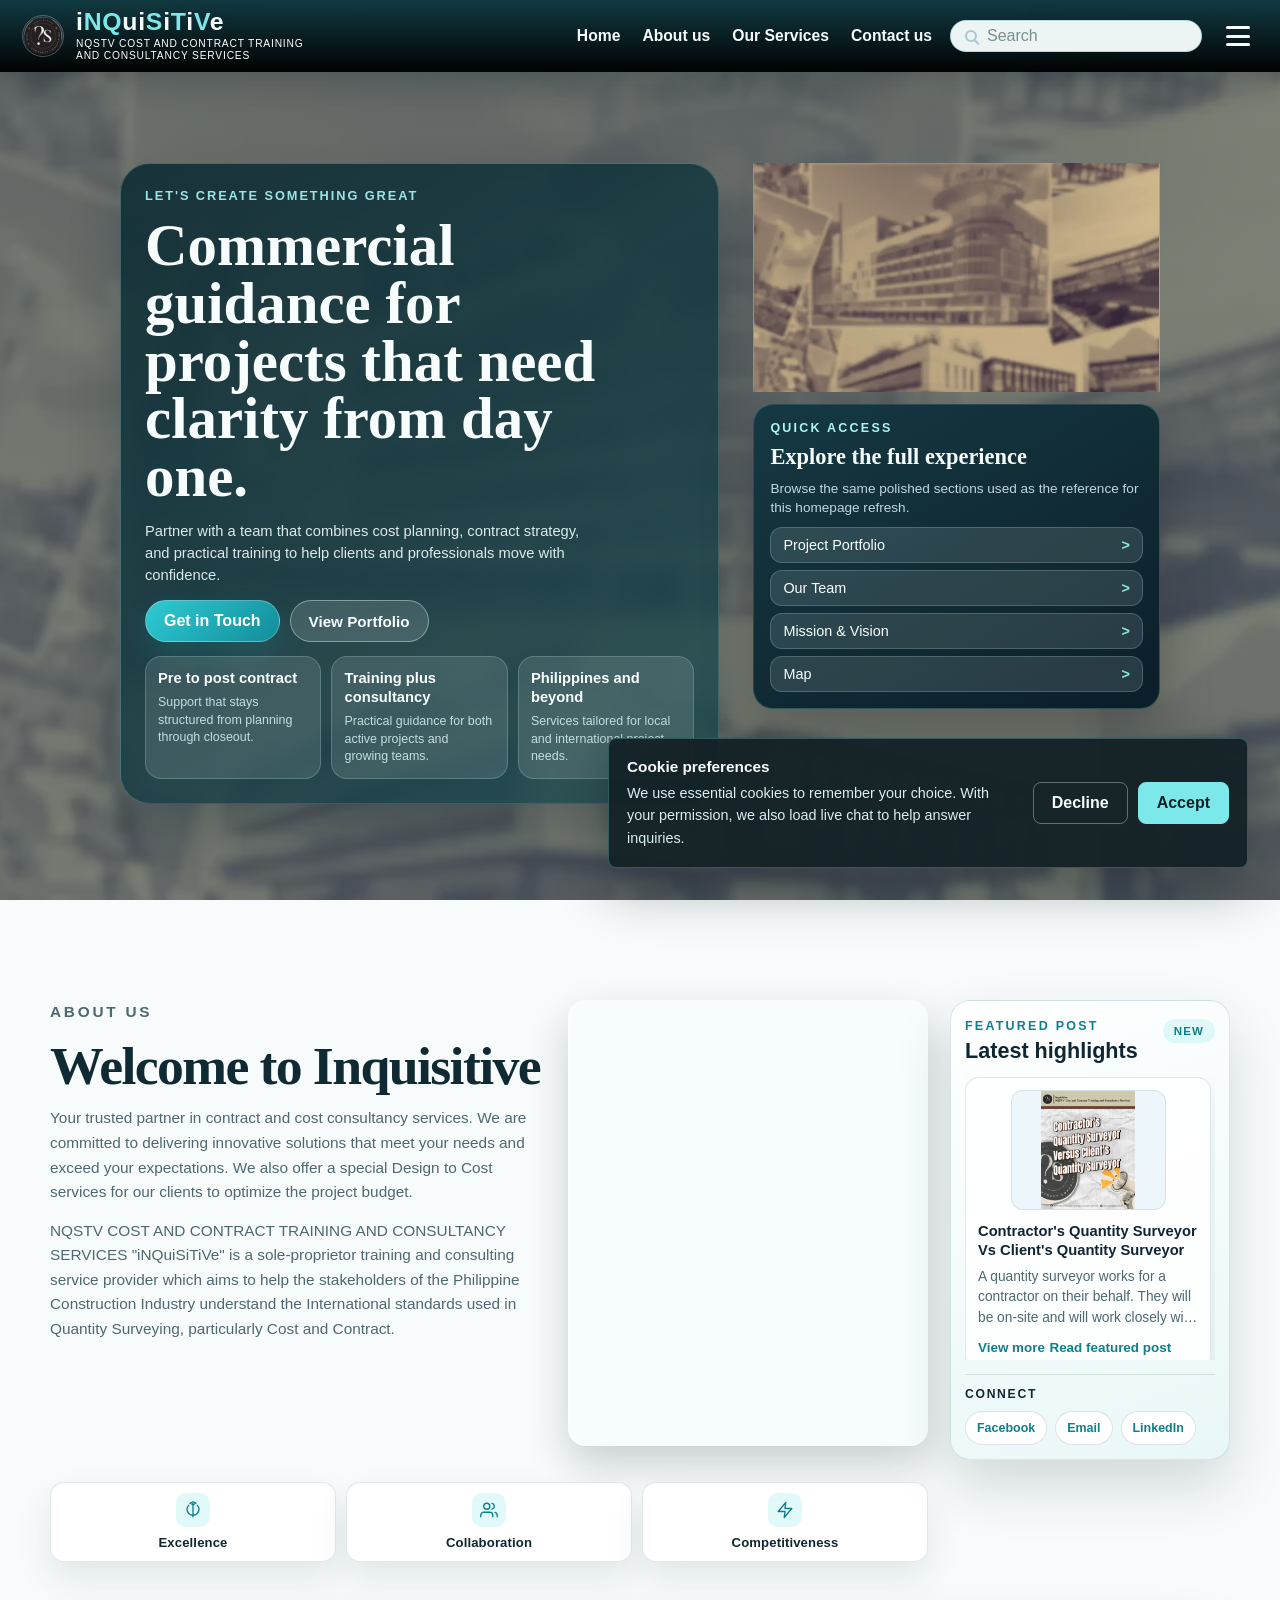
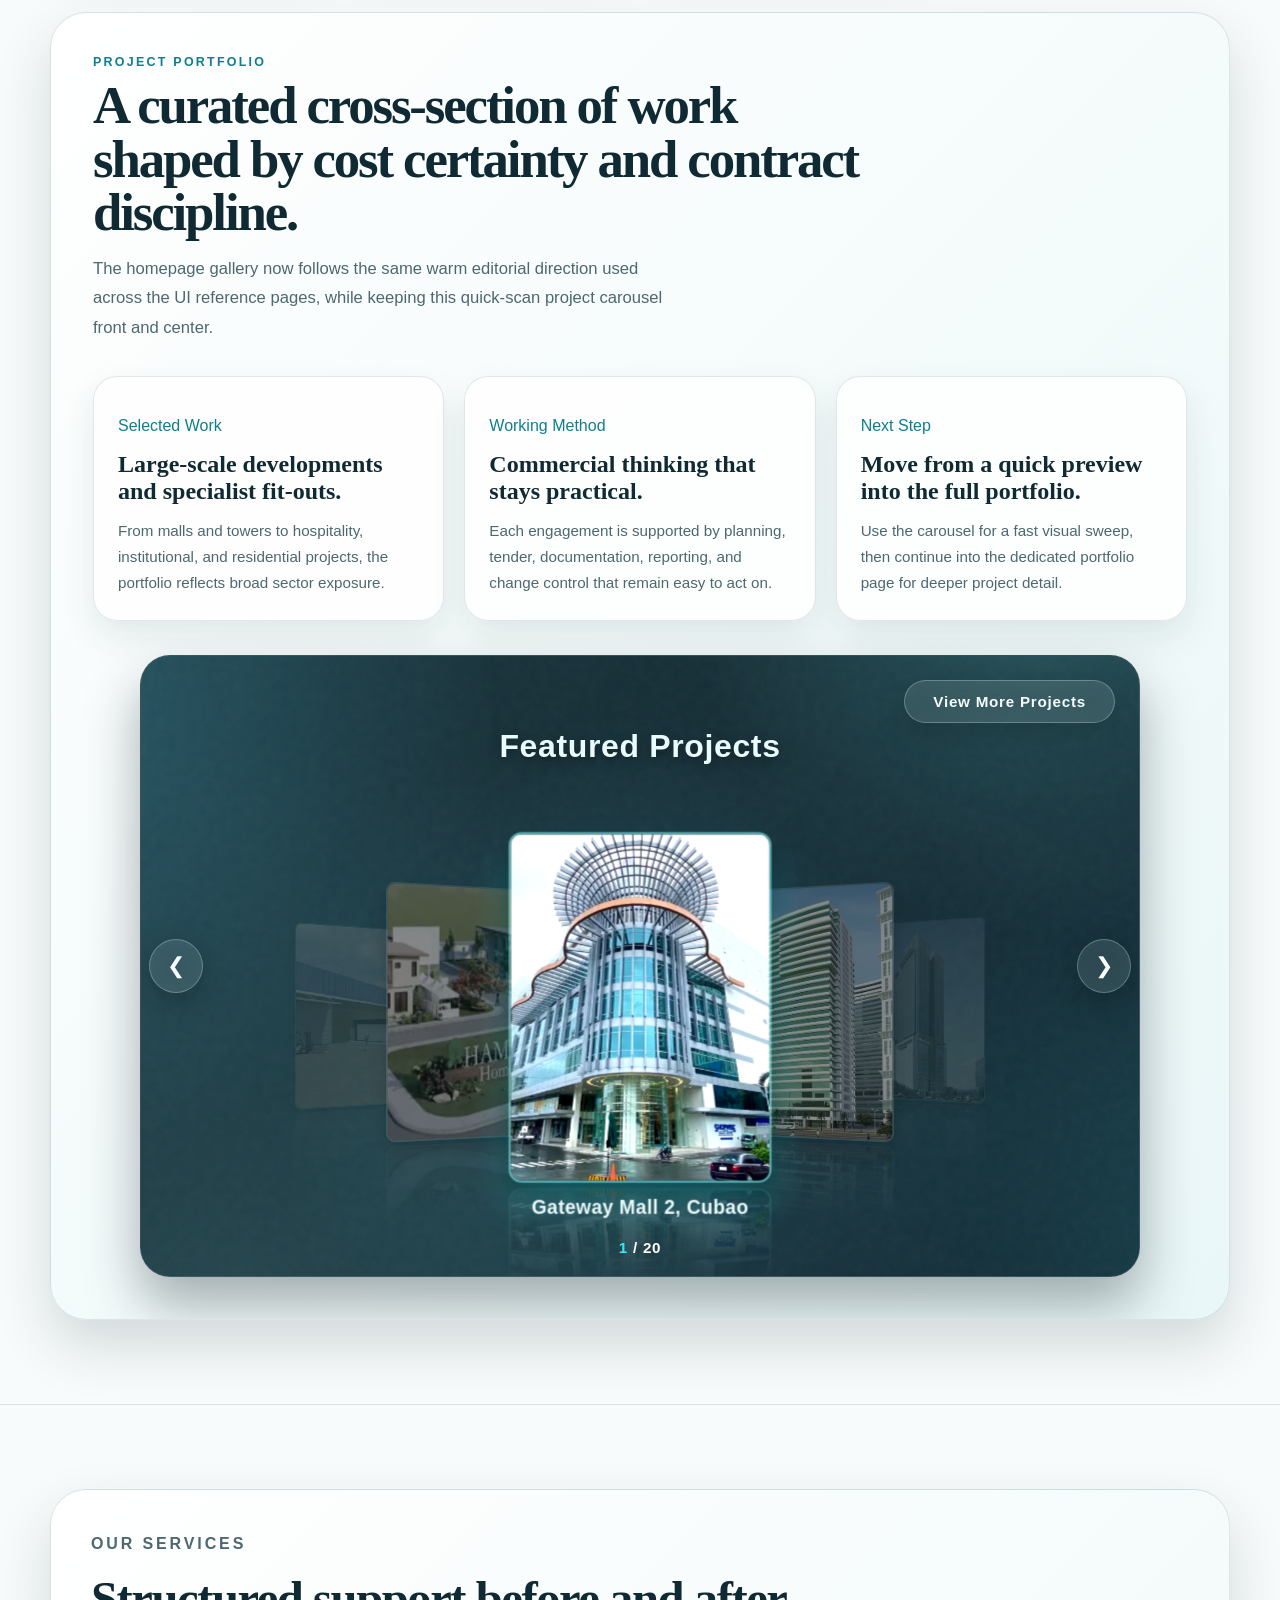
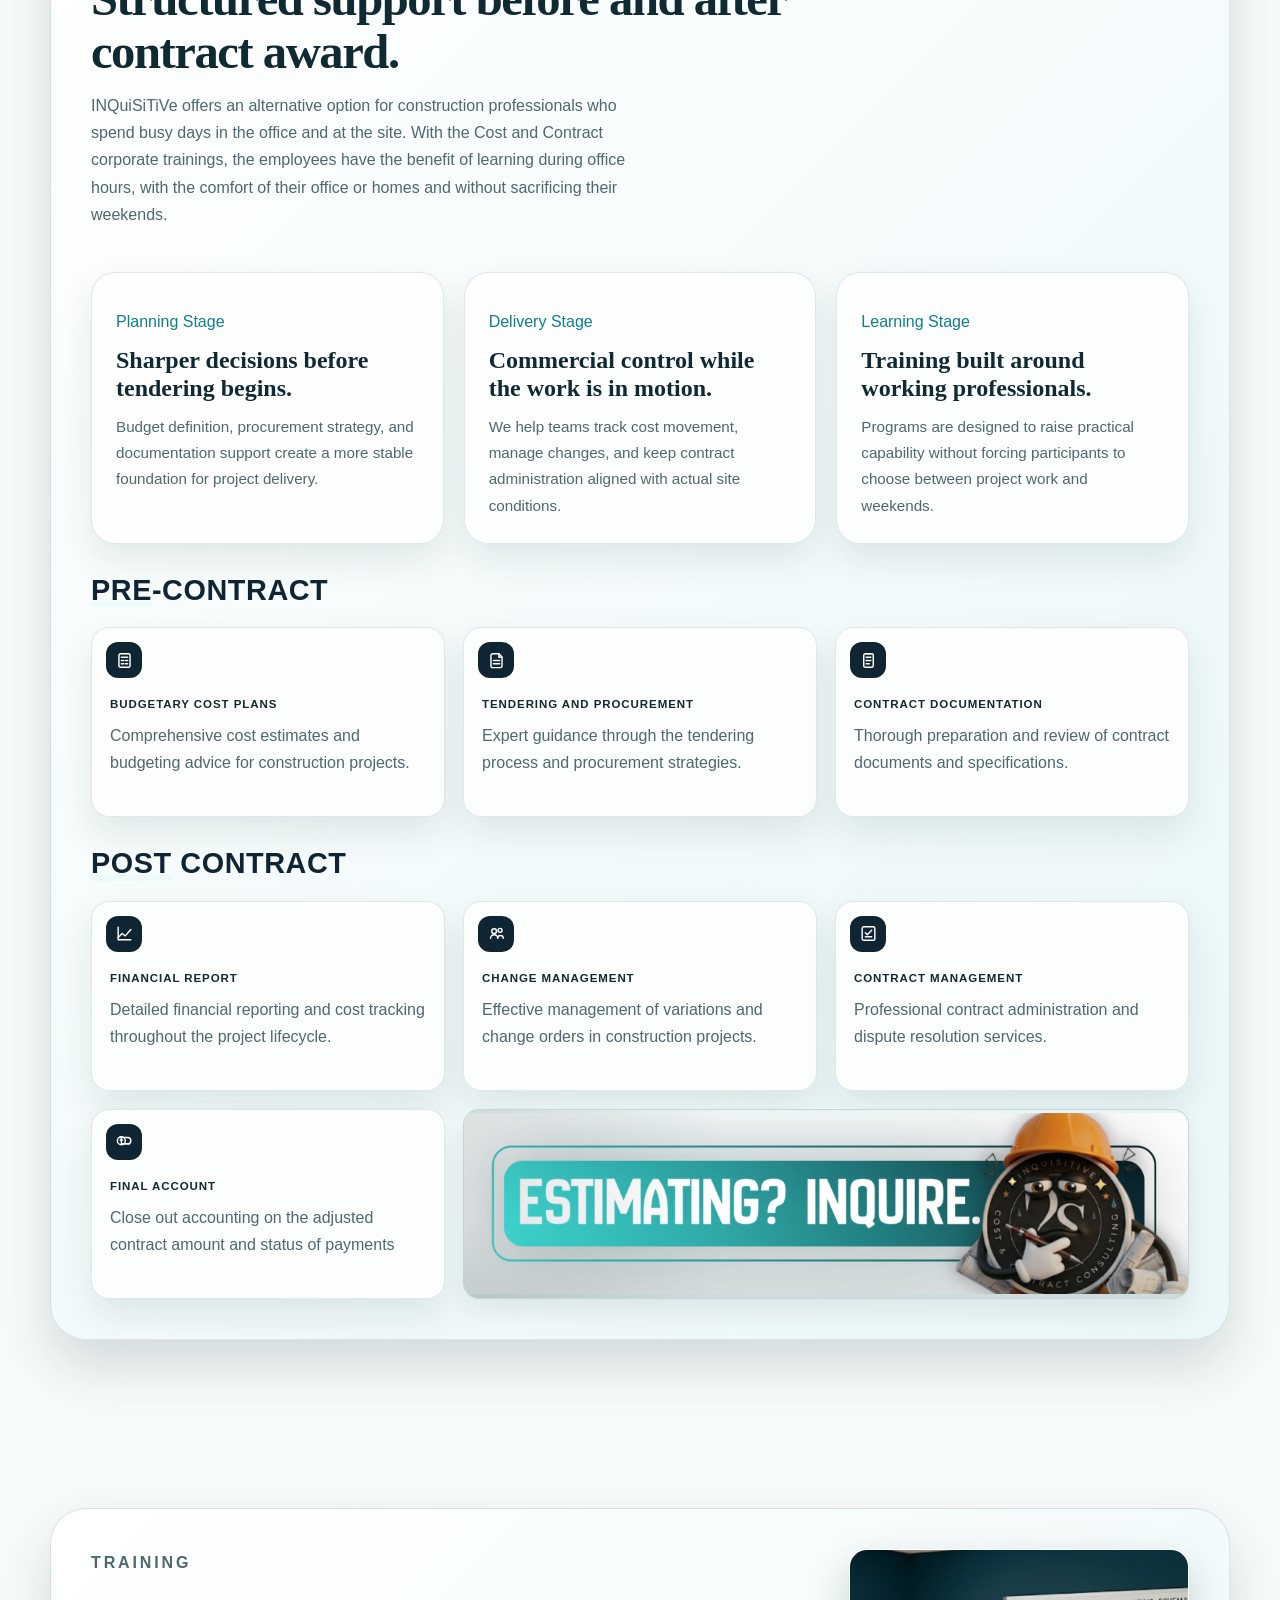
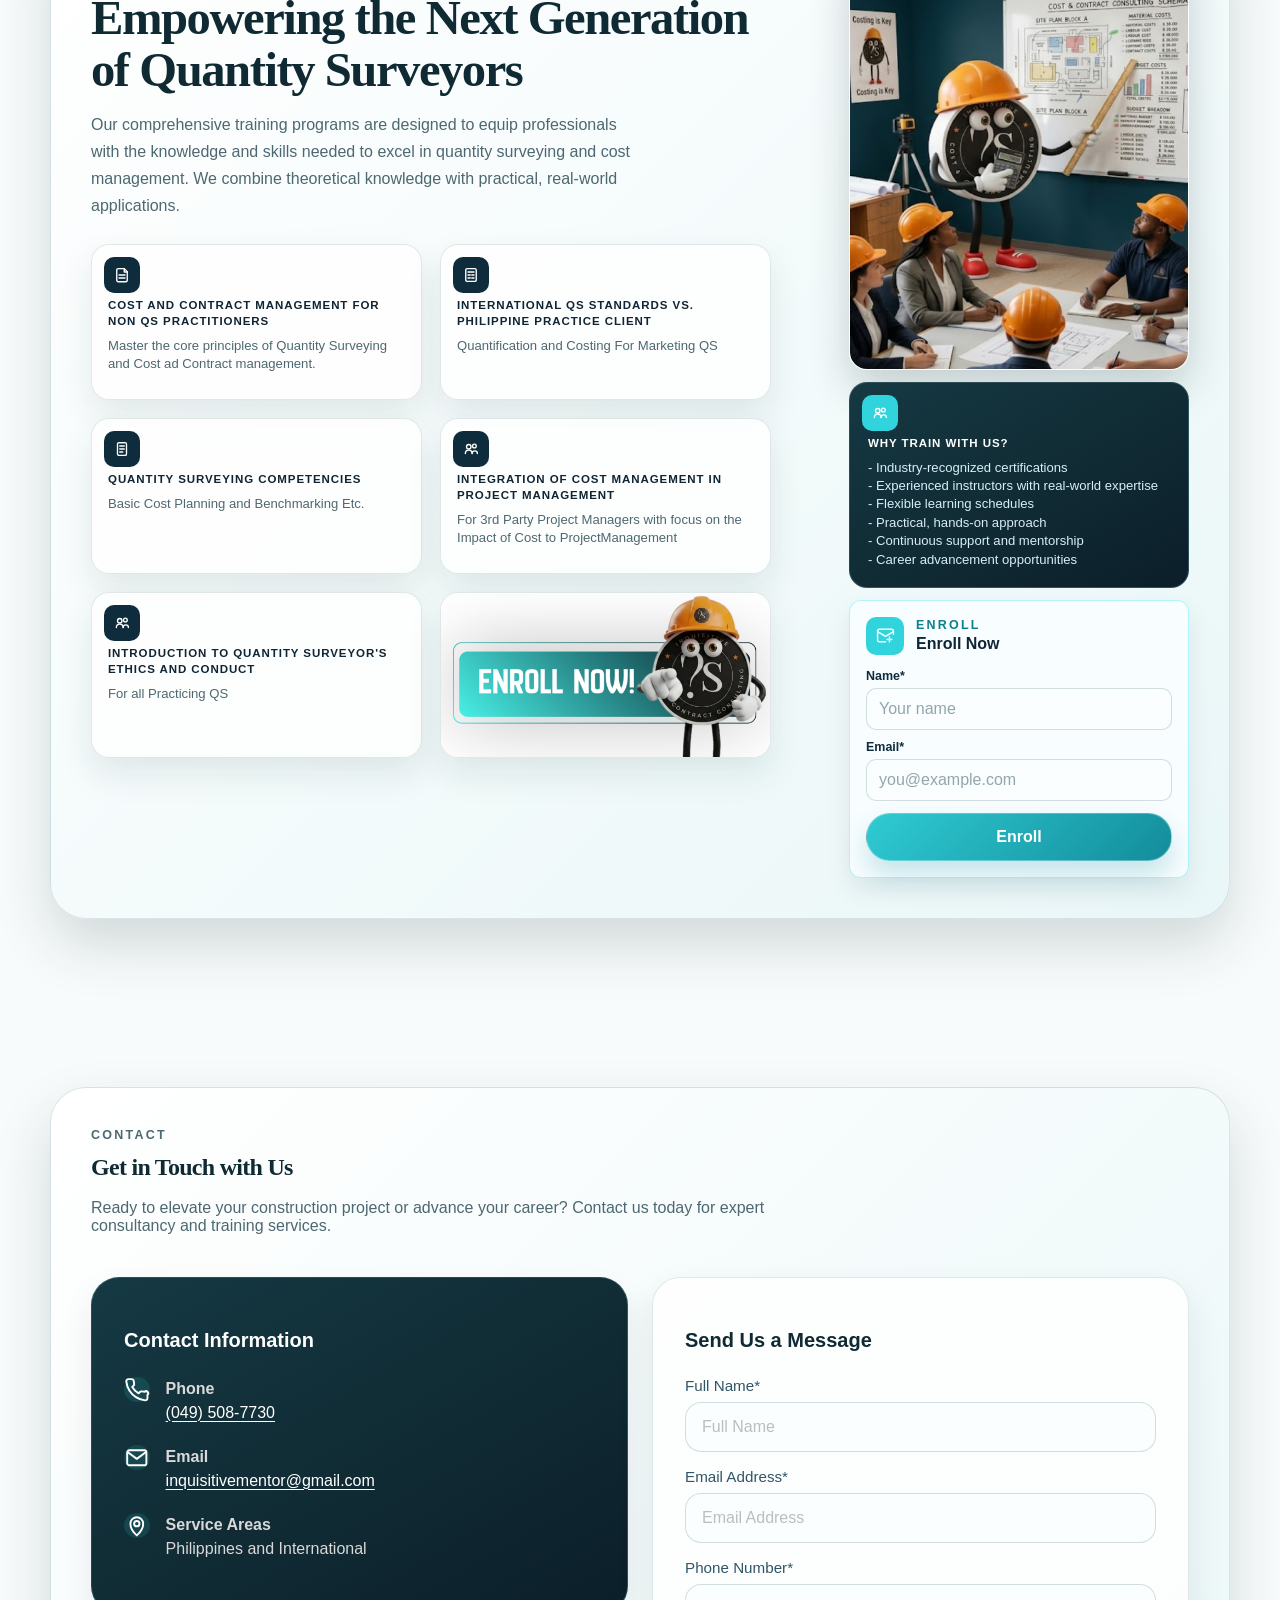
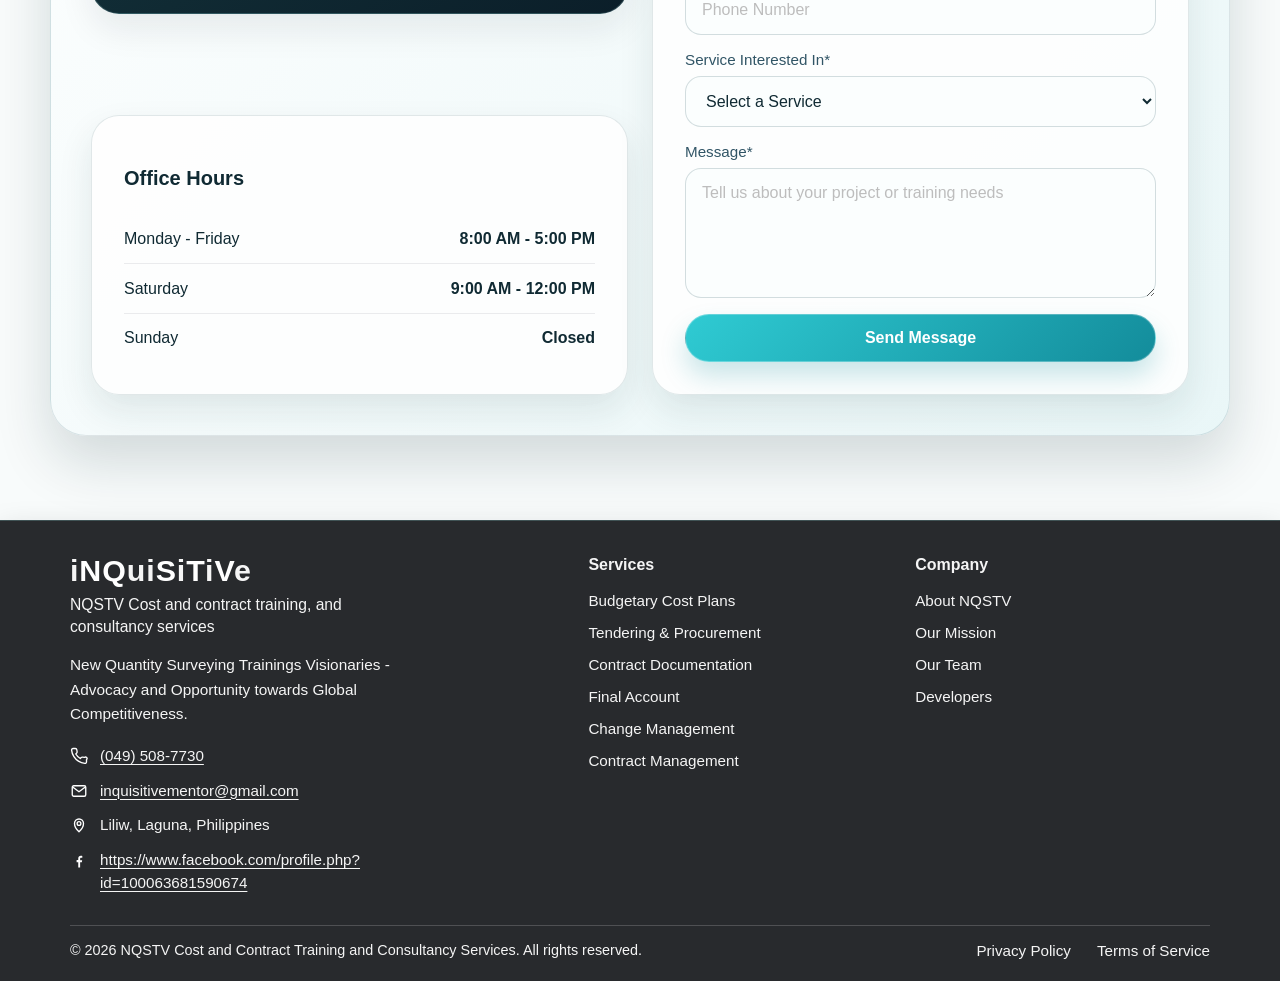
==== commit 16a48e98: "Sitemap Update" ====
--- a/index.html
+++ b/index.html
@@ -13,14 +13,14 @@
     
     <meta property="og:title" content="Inquisitive - NQSTV Training & Consultancy">
     <meta property="og:description" content="NQSTV cost and Contract Training and Consultancy Services">
-    <meta property="og:image" content="https://nqstv-team-dev.github.io/NQSTV/images/welcome.webp">
+    <meta property="og:image" content="https://nqstv.net/images/welcome.webp">
     <meta property="og:type" content="website">
-    <meta property="og:url" content="https://nqstv-team-dev.github.io/NQSTV/">
+    <meta property="og:url" content="https://nqstv.net/">
     
     <meta name="twitter:card" content="summary_large_image">
     <meta name="twitter:title" content="Inquisitive - NQSTV Training & Consultancy">
     <meta name="twitter:description" content="NQSTV cost and Contract Training and Consultancy Services">
-    <meta name="twitter:image" content="https://nqstv-team-dev.github.io/NQSTV/images/welcome.webp">
+    <meta name="twitter:image" content="https://nqstv.net/images/welcome.webp">
     
     <link rel="preload" as="image" href="images/nqstvc-hero.webp" type="image/webp" fetchpriority="high">
     <link rel="stylesheet" href="style.css?v=20260515-carousel-perf">
